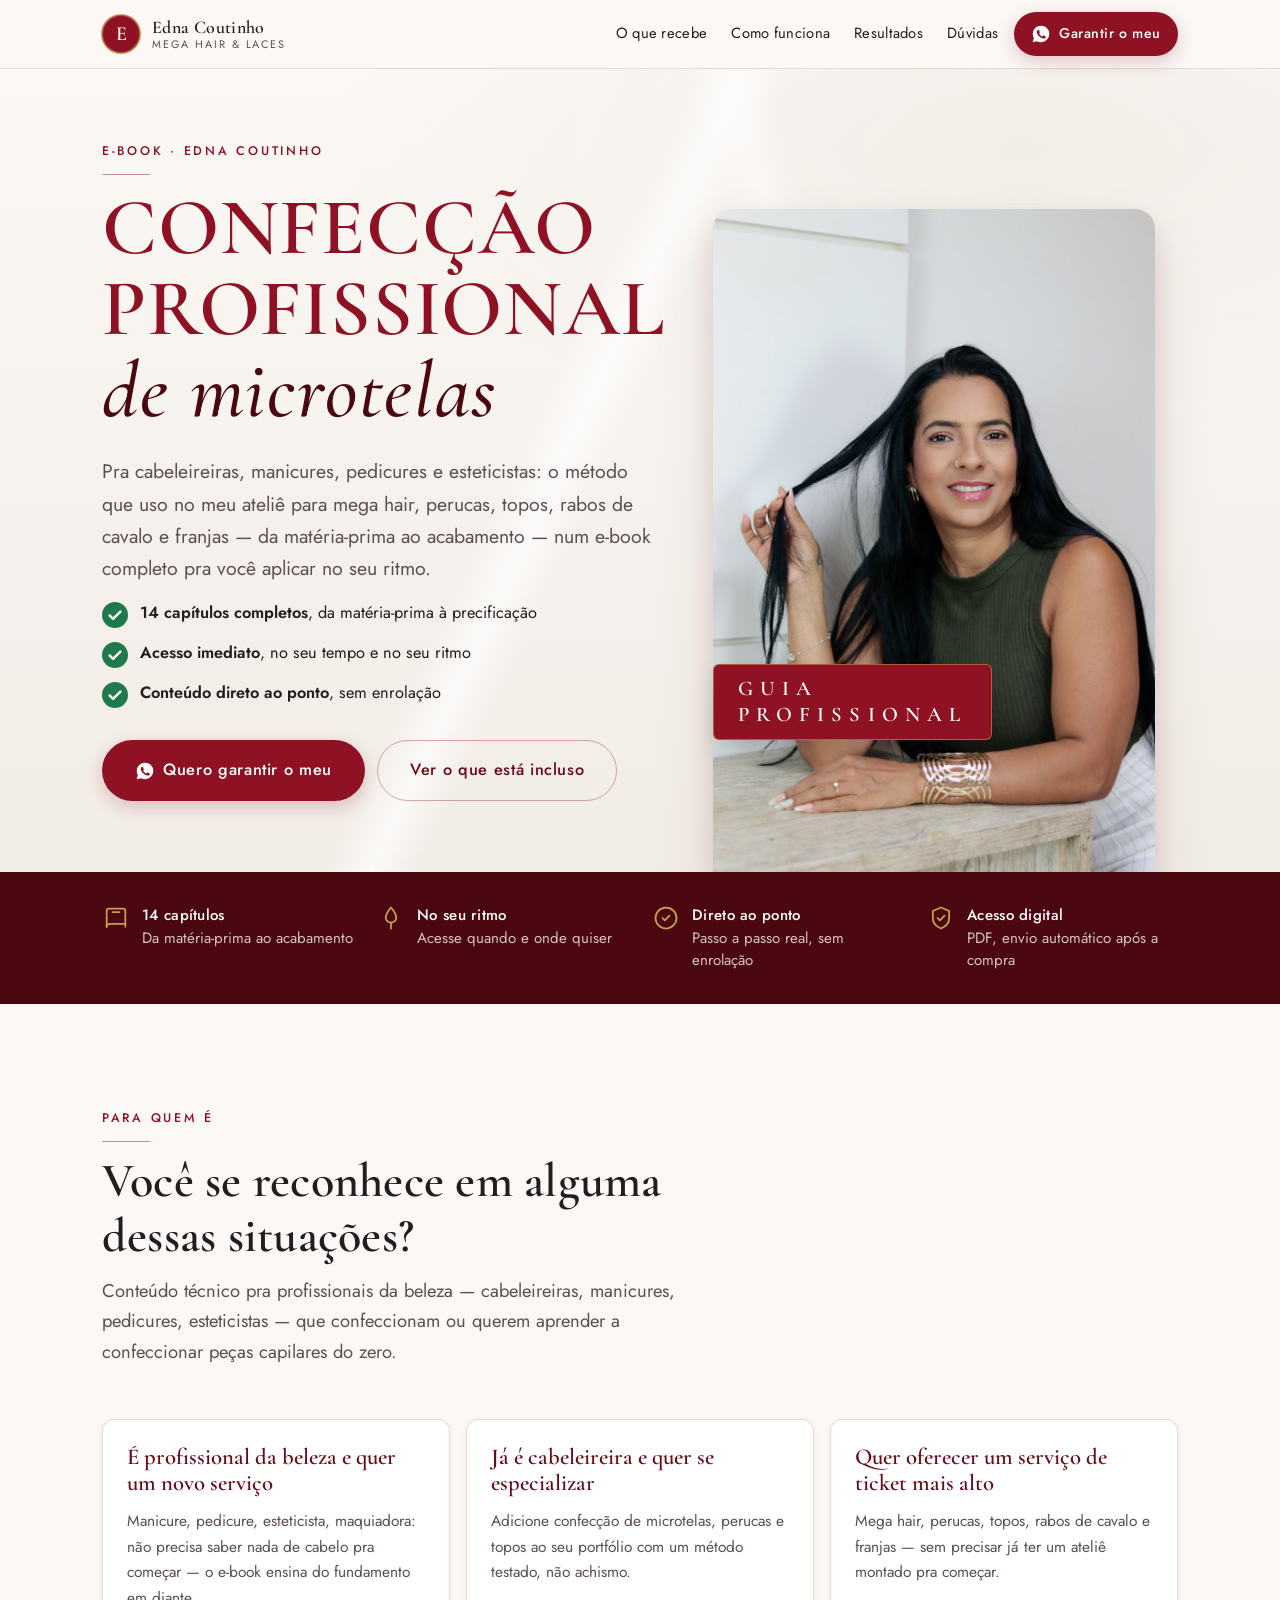
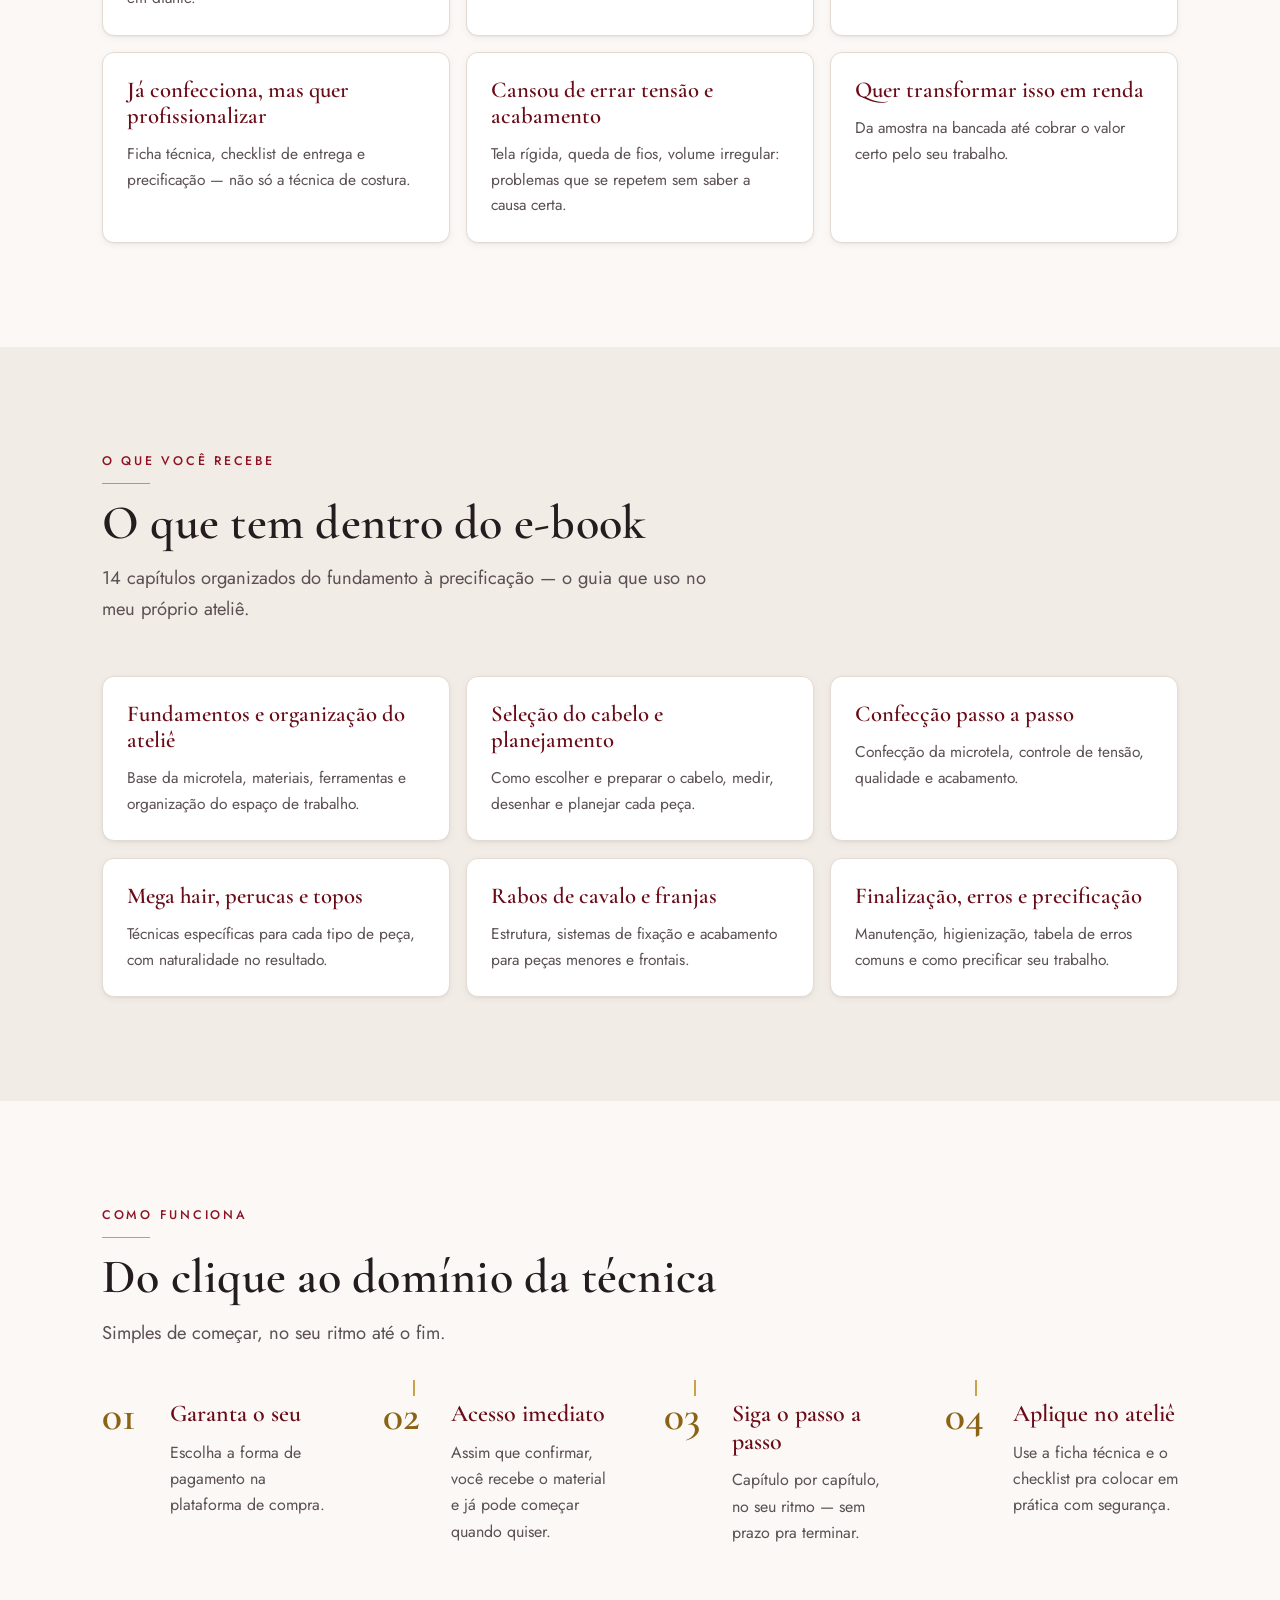
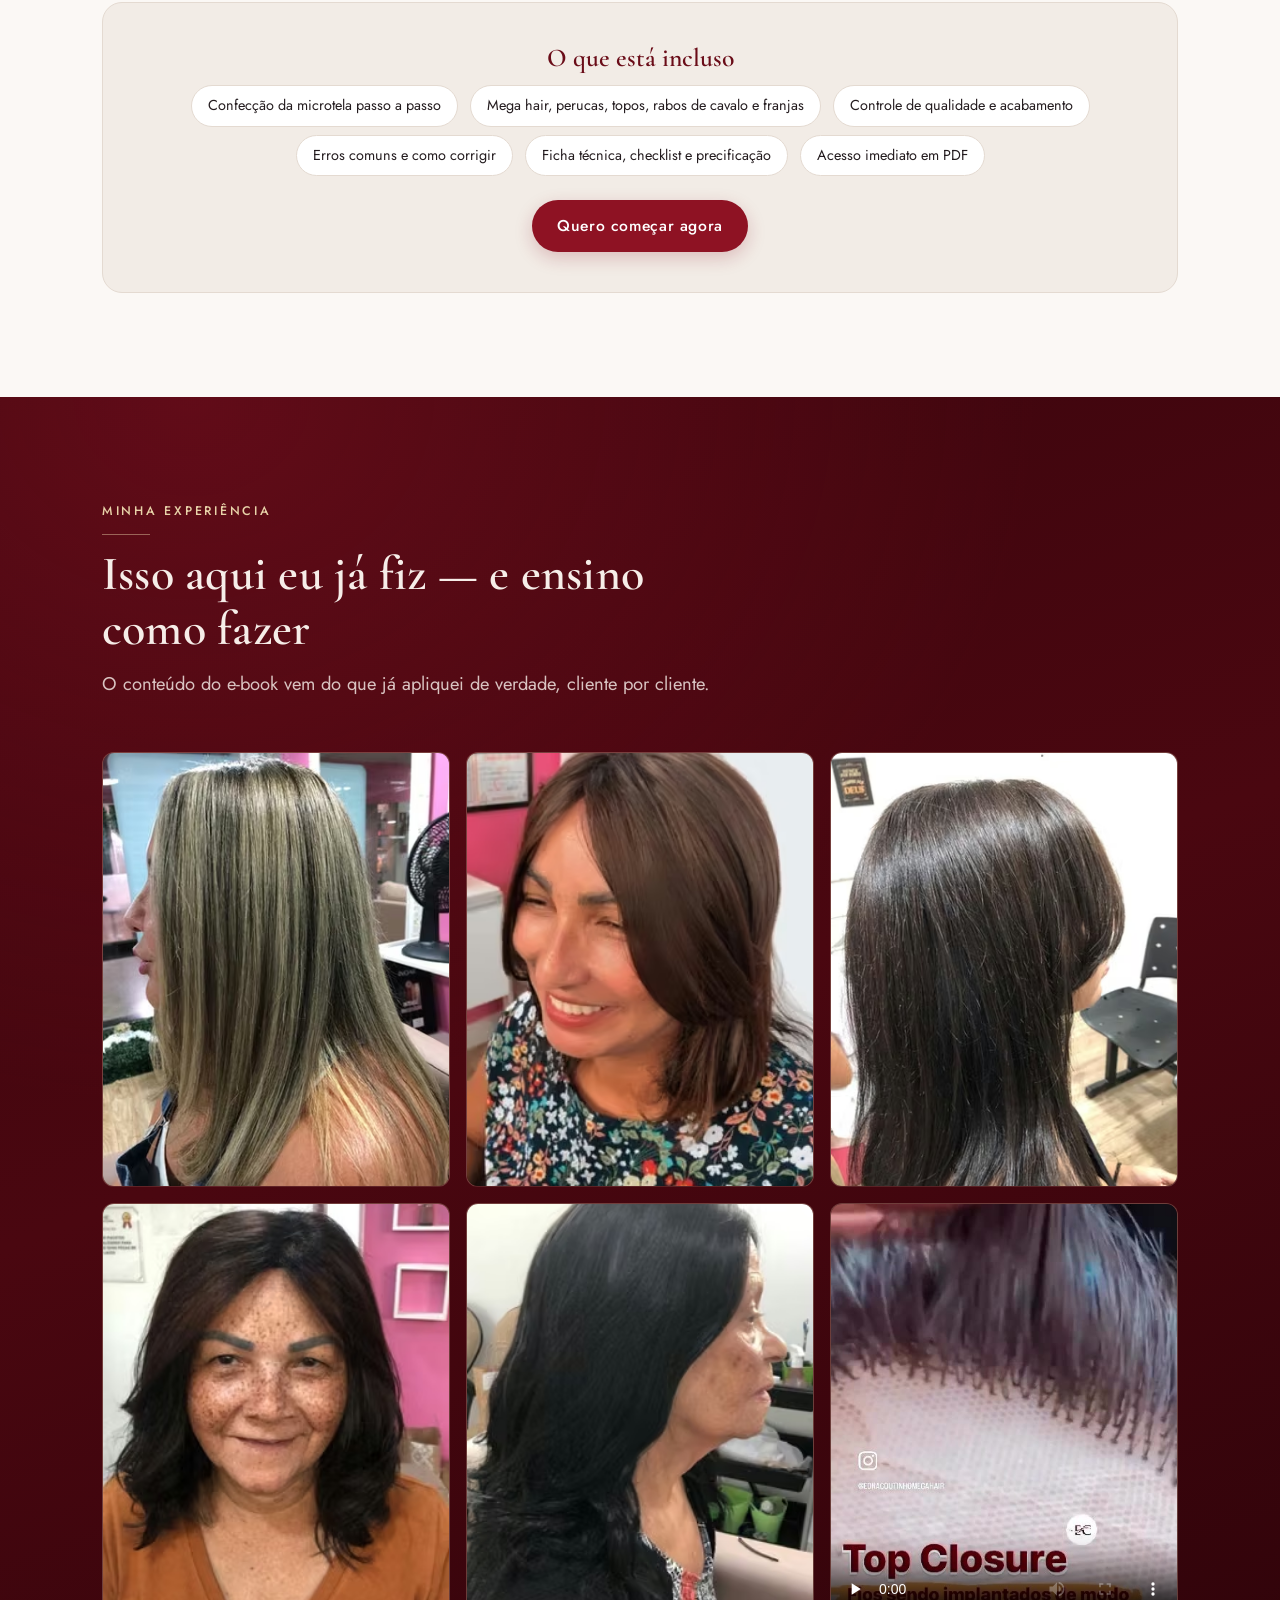
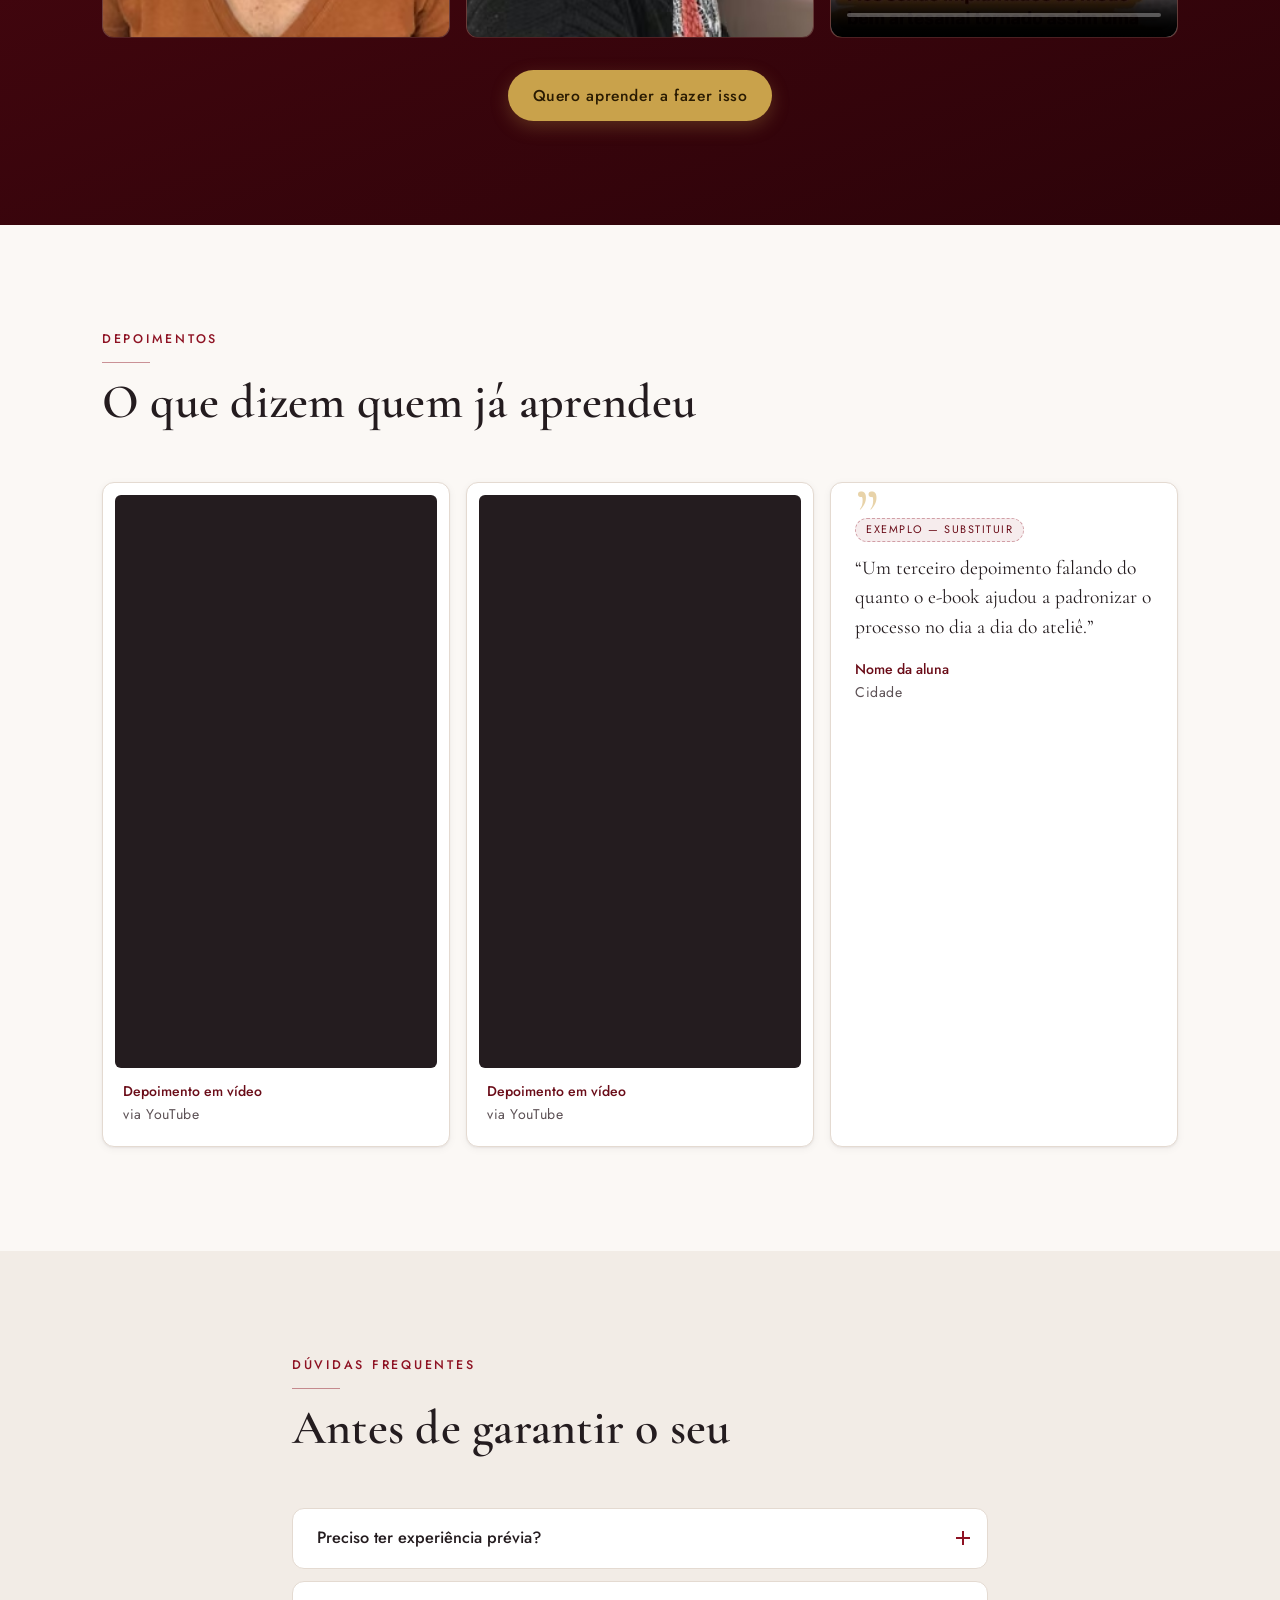
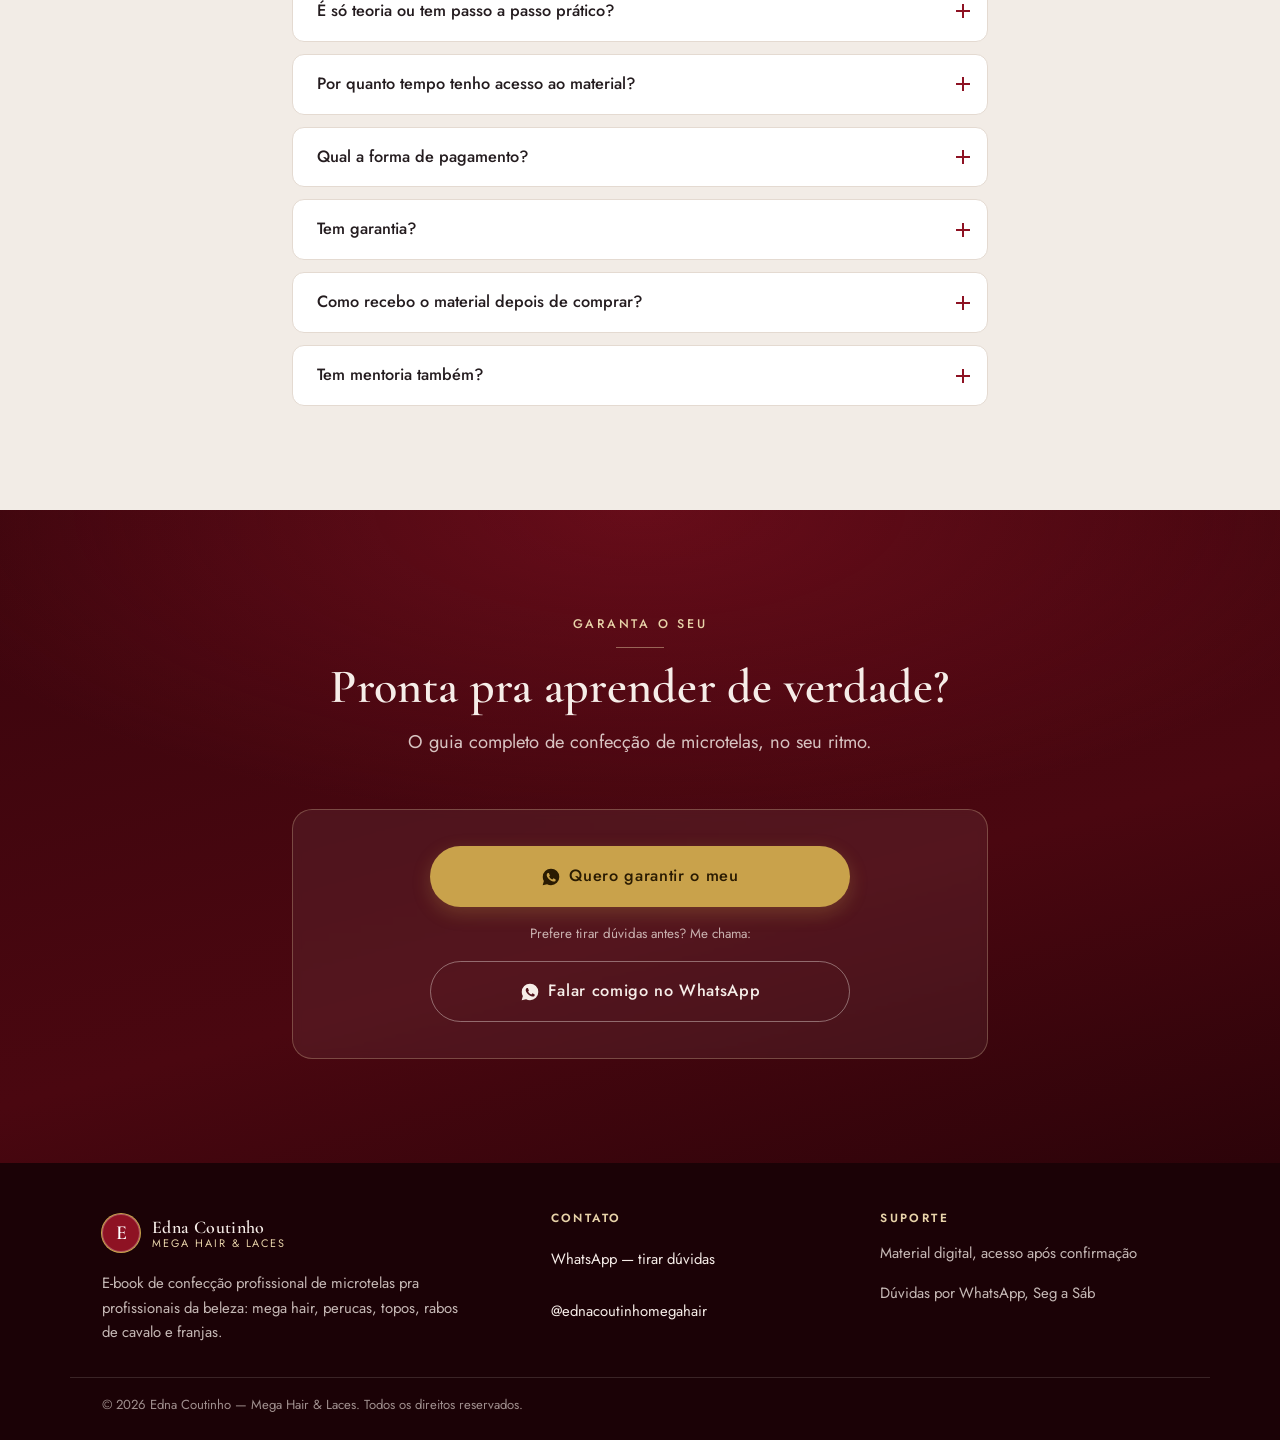
==== ebook.html @ 09d5a247 "Leva a ampliação de público pro hero e pro SEO das 3 páginas A mudança anterior só tinha alcançado #" ====
<!doctype html>
<html lang="pt-BR">
<head>
<meta charset="utf-8">
<meta name="viewport" content="width=device-width, initial-scale=1, viewport-fit=cover">
<title>E-book: Confecção Profissional de Microtelas | Edna Coutinho</title>
<meta name="description" content="E-book de confecção de microtelas pra profissionais da beleza — cabeleireiras, manicures, pedicures, esteticistas: mega hair, perucas, topos, rabos de cavalo e franjas, da matéria-prima ao acabamento.">
<meta name="theme-color" content="#8E1223">
<link rel="canonical" href="https://ednacoutinho.com.br/ebook.html">

<meta property="og:type" content="website">
<meta property="og:locale" content="pt_BR">
<meta property="og:site_name" content="Edna Coutinho — Mega Hair &amp; Laces">
<meta property="og:title" content="E-book: Confecção Profissional de Microtelas">
<meta property="og:description" content="O método que a Edna usa no próprio ateliê — pra cabeleireiras, manicures, pedicures e esteticistas — da matéria-prima ao acabamento, num e-book completo pra aplicar no seu ritmo.">
<meta property="og:url" content="https://ednacoutinho.com.br/ebook.html">
<meta property="og:image" content="https://ednacoutinho.com.br/assets/img/og-cover.jpg">
<meta name="twitter:card" content="summary_large_image">

<link rel="icon" href="assets/img/favicon.svg" type="image/svg+xml">
<link rel="apple-touch-icon" href="assets/img/favicon.svg">

<link rel="preconnect" href="https://fonts.googleapis.com">
<link rel="preconnect" href="https://fonts.gstatic.com" crossorigin>
<link rel="stylesheet" href="https://fonts.googleapis.com/css2?family=Cormorant+Garamond:ital,wght@0,500;0,600;0,700;1,600&family=Jost:wght@400;500;600&display=swap">
<link rel="stylesheet" href="assets/css/styles.css">
<script>document.documentElement.classList.add("js");</script>
</head>
<body>
<a class="skip-link" href="#conteudo">Pular para o conteúdo</a>

<!-- ============ CABEÇALHO ============ -->
<header class="site-header" id="topo">
  <div class="wrap site-header__inner">
    <a class="brand" href="index.html" aria-label="Edna Coutinho — página inicial">
      <span class="brand__mark" aria-hidden="true">E</span>
      <span class="brand__text">
        <strong>Edna Coutinho</strong>
        <small>Mega Hair &amp; Laces</small>
      </span>
    </a>

    <nav class="nav" aria-label="Navegação principal">
      <a href="#incluso">O que recebe</a>
      <a href="#como-funciona">Como funciona</a>
      <a href="#resultados">Resultados</a>
      <a href="#duvidas">Dúvidas</a>
    </nav>

    <a class="btn btn--primary btn--sm site-header__cta" data-checkout="ebook" href="#incluso">
      <svg class="ico" viewBox="0 0 24 24" aria-hidden="true" focusable="false"><path d="M12.04 2A9.9 9.9 0 0 0 2.1 11.9c0 1.75.46 3.46 1.34 4.97L2 22l5.28-1.38a9.9 9.9 0 0 0 4.76 1.21h.01a9.9 9.9 0 0 0 9.9-9.9A9.9 9.9 0 0 0 12.04 2Zm5.8 14.05c-.24.68-1.4 1.3-1.94 1.35-.5.05-.97.24-3.28-.68-2.76-1.09-4.5-3.9-4.64-4.08-.13-.18-1.1-1.47-1.1-2.8 0-1.33.7-1.99.94-2.26.25-.27.54-.34.72-.34h.52c.17 0 .4-.06.62.48.24.57.8 1.98.87 2.13.07.14.11.31.02.5-.09.18-.13.29-.27.45l-.4.47c-.13.13-.27.28-.12.55.15.27.67 1.1 1.44 1.79.99.88 1.82 1.15 2.08 1.29.26.13.41.11.56-.07.15-.18.64-.75.81-1.01.17-.27.34-.22.57-.13.23.09 1.46.69 1.71.81.25.13.42.19.48.29.06.11.06.62-.18 1.3Z"/></svg>
      Garantir o meu
    </a>
  </div>
</header>

<main id="conteudo">

<!-- ============ HERO ============ -->
<section class="hero">
  <div class="wrap hero__grid">
    <div class="hero__copy">
      <p class="eyebrow reveal">E-book · Edna Coutinho</p>

      <h1 class="display reveal">
        Confecção profissional<br>
        <em>de microtelas</em>
      </h1>

      <p class="hero__lead reveal">
        Pra cabeleireiras, manicures, pedicures e esteticistas: o método que uso no meu ateliê para
        mega hair, perucas, topos, rabos de cavalo e franjas — da matéria-prima ao acabamento — num
        e-book completo pra você aplicar no seu ritmo.
      </p>

      <ul class="checks reveal">
        <li>
          <svg class="ico-check" viewBox="0 0 24 24" aria-hidden="true"><circle cx="12" cy="12" r="12"/><path d="M7 12.4l3.2 3.2L17 8.8" fill="none" stroke="#fff" stroke-width="2.2" stroke-linecap="round" stroke-linejoin="round"/></svg>
          <span><strong>14 capítulos completos</strong>, da matéria-prima à precificação</span>
        </li>
        <li>
          <svg class="ico-check" viewBox="0 0 24 24" aria-hidden="true"><circle cx="12" cy="12" r="12"/><path d="M7 12.4l3.2 3.2L17 8.8" fill="none" stroke="#fff" stroke-width="2.2" stroke-linecap="round" stroke-linejoin="round"/></svg>
          <span><strong>Acesso imediato</strong>, no seu tempo e no seu ritmo</span>
        </li>
        <li>
          <svg class="ico-check" viewBox="0 0 24 24" aria-hidden="true"><circle cx="12" cy="12" r="12"/><path d="M7 12.4l3.2 3.2L17 8.8" fill="none" stroke="#fff" stroke-width="2.2" stroke-linecap="round" stroke-linejoin="round"/></svg>
          <span><strong>Conteúdo direto ao ponto</strong>, sem enrolação</span>
        </li>
      </ul>

      <div class="hero__actions reveal">
        <a class="btn btn--primary btn--lg" data-checkout="ebook" href="#incluso">
          <svg class="ico" viewBox="0 0 24 24" aria-hidden="true" focusable="false"><path d="M12.04 2A9.9 9.9 0 0 0 2.1 11.9c0 1.75.46 3.46 1.34 4.97L2 22l5.28-1.38a9.9 9.9 0 0 0 4.76 1.21h.01a9.9 9.9 0 0 0 9.9-9.9A9.9 9.9 0 0 0 12.04 2Zm5.8 14.05c-.24.68-1.4 1.3-1.94 1.35-.5.05-.97.24-3.28-.68-2.76-1.09-4.5-3.9-4.64-4.08-.13-.18-1.1-1.47-1.1-2.8 0-1.33.7-1.99.94-2.26.25-.27.54-.34.72-.34h.52c.17 0 .4-.06.62.48.24.57.8 1.98.87 2.13.07.14.11.31.02.5-.09.18-.13.29-.27.45l-.4.47c-.13.13-.27.28-.12.55.15.27.67 1.1 1.44 1.79.99.88 1.82 1.15 2.08 1.29.26.13.41.11.56-.07.15-.18.64-.75.81-1.01.17-.27.34-.22.57-.13.23.09 1.46.69 1.71.81.25.13.42.19.48.29.06.11.06.62-.18 1.3Z"/></svg>
          Quero garantir o meu
        </a>
        <a class="btn btn--ghost btn--lg" href="#incluso">Ver o que está incluso</a>
      </div>

      <p class="hero__note reveal">Material digital · Envio automático após a confirmação</p>
    </div>

    <div class="hero__media reveal">
      <figure class="portrait">
        <img src="assets/img/hero-retrato.jpg" width="1000" height="1500"
             alt="Edna Coutinho sorrindo, com cabelo longo, liso e brilhante">
      </figure>
      <div class="portrait__badge">
        <span class="portrait__badge-line">Guia</span>
        <span class="portrait__badge-line">Profissional</span>
      </div>
    </div>
  </div>
</section>

<!-- ============ FAIXA DE CONFIANÇA ============ -->
<section class="trust" aria-label="Diferenciais em resumo">
  <div class="wrap trust__grid">
    <div class="trust__item reveal">
      <svg class="ico-trust" viewBox="0 0 24 24" aria-hidden="true" fill="none" stroke="currentColor" stroke-width="1.5" stroke-linecap="round" stroke-linejoin="round"><path d="M4 19.5V6a2 2 0 0 1 2-2h12a2 2 0 0 1 2 2v13.5"/><path d="M4 19.5A2.5 2.5 0 0 1 6.5 17H20"/><path d="M9 7h6"/></svg>
      <p><strong>14 capítulos</strong><br>Da matéria-prima ao acabamento</p>
    </div>
    <div class="trust__item reveal">
      <svg class="ico-trust" viewBox="0 0 24 24" aria-hidden="true" fill="none" stroke="currentColor" stroke-width="1.5" stroke-linecap="round" stroke-linejoin="round"><path d="M12 3c3 3.5 4.5 6 4.5 8.5A4.5 4.5 0 0 1 12 16a4.5 4.5 0 0 1-4.5-4.5C7.5 9 9 6.5 12 3Z"/><path d="M12 16v5"/></svg>
      <p><strong>No seu ritmo</strong><br>Acesse quando e onde quiser</p>
    </div>
    <div class="trust__item reveal">
      <svg class="ico-trust" viewBox="0 0 24 24" aria-hidden="true" fill="none" stroke="currentColor" stroke-width="1.5" stroke-linecap="round" stroke-linejoin="round"><path d="M9 12l2 2 4-4"/><circle cx="12" cy="12" r="9"/></svg>
      <p><strong>Direto ao ponto</strong><br>Passo a passo real, sem enrolação</p>
    </div>
    <div class="trust__item reveal">
      <svg class="ico-trust" viewBox="0 0 24 24" aria-hidden="true" fill="none" stroke="currentColor" stroke-width="1.5" stroke-linecap="round" stroke-linejoin="round"><path d="M12 3l7 3v6c0 4-3 7.3-7 9-4-1.7-7-5-7-9V6l7-3Z"/><path d="M9 12l2 2 4-4"/></svg>
      <p><strong>Acesso digital</strong><br>PDF, envio automático após a compra</p>
    </div>
  </div>
</section>

<!-- ============ PARA QUEM É ============ -->
<section class="section" id="para-quem">
  <div class="wrap">
    <header class="section__head reveal">
      <p class="eyebrow">Para quem é</p>
      <h2 class="h2">Você se reconhece em alguma dessas situações?</h2>
      <p class="section__lead">
        Conteúdo técnico pra profissionais da beleza — cabeleireiras, manicures, pedicures, esteticistas — que confeccionam ou querem aprender a confeccionar peças capilares do zero.
      </p>
    </header>

    <ul class="cards reveal">
      <li class="card">
        <h3>É profissional da beleza e quer um novo serviço</h3>
        <p>Manicure, pedicure, esteticista, maquiadora: não precisa saber nada de cabelo pra começar — o e-book ensina do fundamento em diante.</p>
      </li>
      <li class="card">
        <h3>Já é cabeleireira e quer se especializar</h3>
        <p>Adicione confecção de microtelas, perucas e topos ao seu portfólio com um método testado, não achismo.</p>
      </li>
      <li class="card">
        <h3>Quer oferecer um serviço de ticket mais alto</h3>
        <p>Mega hair, perucas, topos, rabos de cavalo e franjas — sem precisar já ter um ateliê montado pra começar.</p>
      </li>
      <li class="card">
        <h3>Já confecciona, mas quer profissionalizar</h3>
        <p>Ficha técnica, checklist de entrega e precificação — não só a técnica de costura.</p>
      </li>
      <li class="card">
        <h3>Cansou de errar tensão e acabamento</h3>
        <p>Tela rígida, queda de fios, volume irregular: problemas que se repetem sem saber a causa certa.</p>
      </li>
      <li class="card">
        <h3>Quer transformar isso em renda</h3>
        <p>Da amostra na bancada até cobrar o valor certo pelo seu trabalho.</p>
      </li>
    </ul>
  </div>
</section>

<!-- ============ O QUE VOCÊ RECEBE ============ -->
<section class="section section--tinted" id="incluso">
  <div class="wrap">
    <header class="section__head reveal">
      <p class="eyebrow">O que você recebe</p>
      <h2 class="h2">O que tem dentro do e-book</h2>
      <p class="section__lead">14 capítulos organizados do fundamento à precificação — o guia que uso no meu próprio ateliê.</p>
    </header>

    <ul class="cards reveal">
      <li class="card">
        <h3>Fundamentos e organização do ateliê</h3>
        <p>Base da microtela, materiais, ferramentas e organização do espaço de trabalho.</p>
      </li>
      <li class="card">
        <h3>Seleção do cabelo e planejamento</h3>
        <p>Como escolher e preparar o cabelo, medir, desenhar e planejar cada peça.</p>
      </li>
      <li class="card">
        <h3>Confecção passo a passo</h3>
        <p>Confecção da microtela, controle de tensão, qualidade e acabamento.</p>
      </li>
      <li class="card">
        <h3>Mega hair, perucas e topos</h3>
        <p>Técnicas específicas para cada tipo de peça, com naturalidade no resultado.</p>
      </li>
      <li class="card">
        <h3>Rabos de cavalo e franjas</h3>
        <p>Estrutura, sistemas de fixação e acabamento para peças menores e frontais.</p>
      </li>
      <li class="card">
        <h3>Finalização, erros e precificação</h3>
        <p>Manutenção, higienização, tabela de erros comuns e como precificar seu trabalho.</p>
      </li>
    </ul>
  </div>
</section>

<!-- ============ COMO FUNCIONA ============ -->
<section class="section" id="como-funciona">
  <div class="wrap">
    <header class="section__head reveal">
      <p class="eyebrow">Como funciona</p>
      <h2 class="h2">Do clique ao domínio da técnica</h2>
      <p class="section__lead">Simples de começar, no seu ritmo até o fim.</p>
    </header>

    <ol class="steps reveal">
      <li class="step">
        <span class="step__num" aria-hidden="true">01</span>
        <h3>Garanta o seu</h3>
        <p>Escolha a forma de pagamento na plataforma de compra.</p>
      </li>
      <li class="step">
        <span class="step__num" aria-hidden="true">02</span>
        <h3>Acesso imediato</h3>
        <p>Assim que confirmar, você recebe o material e já pode começar quando quiser.</p>
      </li>
      <li class="step">
        <span class="step__num" aria-hidden="true">03</span>
        <h3>Siga o passo a passo</h3>
        <p>Capítulo por capítulo, no seu ritmo — sem prazo pra terminar.</p>
      </li>
      <li class="step">
        <span class="step__num" aria-hidden="true">04</span>
        <h3>Aplique no ateliê</h3>
        <p>Use a ficha técnica e o checklist pra colocar em prática com segurança.</p>
      </li>
    </ol>

    <div class="included reveal">
      <h3 class="included__title">O que está incluso</h3>
      <ul class="included__list">
        <li>Confecção da microtela passo a passo</li>
        <li>Mega hair, perucas, topos, rabos de cavalo e franjas</li>
        <li>Controle de qualidade e acabamento</li>
        <li>Erros comuns e como corrigir</li>
        <li>Ficha técnica, checklist e precificação</li>
        <li>Acesso imediato em PDF</li>
      </ul>
      <a class="btn btn--primary" data-checkout="ebook" href="#incluso">Quero começar agora</a>
    </div>
  </div>
</section>

<!-- ============ RESULTADOS / GALERIA ============ -->
<section class="section section--dark" id="resultados">
  <div class="wrap">
    <header class="section__head section__head--light reveal">
      <p class="eyebrow eyebrow--gold">Minha experiência</p>
      <h2 class="h2">Isso aqui eu já fiz — e ensino como fazer</h2>
      <p class="section__lead">O conteúdo do e-book vem do que já apliquei de verdade, cliente por cliente.</p>
    </header>

    <ul class="gallery reveal">
      <li class="gallery__item">
        <img src="assets/img/resultado-1.avif" width="369" height="493" loading="lazy" decoding="async" alt="Cabelo liso com reflexos claros, visto de costas, brilho e comprimento naturais">
      </li>
      <li class="gallery__item">
        <img src="assets/img/resultado-2.avif" width="277" height="493" loading="lazy" decoding="async" alt="Cliente sorrindo, cabelo castanho na altura dos ombros com franja lateral">
      </li>
      <li class="gallery__item">
        <img src="assets/img/resultado-3.avif" width="369" height="493" loading="lazy" decoding="async" alt="Cabelo castanho escuro liso e brilhante, visto de costas">
      </li>
      <li class="gallery__item">
        <img src="assets/img/resultado-4.avif" width="277" height="493" loading="lazy" decoding="async" alt="Cliente sorrindo, cabelo castanho ondulado na altura dos ombros">
      </li>
      <li class="gallery__item">
        <img src="assets/img/resultado-5.avif" width="277" height="493" loading="lazy" decoding="async" alt="Cabelo preto longo e liso, visto de perfil, com bastante volume">
      </li>
      <li class="gallery__item">
        <video controls preload="none" playsinline poster="assets/img/servico-topclosure-poster.jpg" aria-label="Vídeo: fios implantados um a um em uma top closure, técnica artesanal explicada por Edna Coutinho">
          <source src="assets/video/servico-topclosure.mp4" type="video/mp4">
          Seu navegador não reproduz vídeo. <a href="assets/video/servico-topclosure.mp4">Baixar o vídeo</a>.
        </video>
      </li>
    </ul>

    <p class="gallery__cta reveal">
      <a class="btn btn--gold" data-checkout="ebook" href="#incluso">Quero aprender a fazer isso</a>
    </p>
  </div>
</section>

<!-- ============ DEPOIMENTOS ============ -->
<section class="section" id="depoimentos">
  <div class="wrap">
    <header class="section__head reveal">
      <p class="eyebrow">Depoimentos</p>
      <h2 class="h2">O que dizem quem já aprendeu</h2>
    </header>

    <!--
      ⚠️ IMPORTANTE: o depoimento em texto abaixo é EXEMPLO de formato, não é real.
      Substitua pelo texto e pelo nome de clientes/alunas reais e apague o selo "exemplo"
      (<span class="quote__flag">…</span>) de cada card antes de publicar.
    -->
    <ul class="quotes reveal">
      <li class="quote quote--video">
        <div class="quote__video">
          <iframe src="https://www.youtube-nocookie.com/embed/ZZuKn8R7alw" title="Depoimento em vídeo" loading="lazy" allow="accelerometer; autoplay; clipboard-write; encrypted-media; gyroscope; picture-in-picture; web-share" allowfullscreen></iframe>
        </div>
        <p class="quote__author">Depoimento em vídeo<span>via YouTube</span></p>
      </li>
      <li class="quote quote--video">
        <div class="quote__video">
          <iframe src="https://www.youtube-nocookie.com/embed/-Qb_qn7Nm0k" title="Depoimento em vídeo" loading="lazy" allow="accelerometer; autoplay; clipboard-write; encrypted-media; gyroscope; picture-in-picture; web-share" allowfullscreen></iframe>
        </div>
        <p class="quote__author">Depoimento em vídeo<span>via YouTube</span></p>
      </li>
      <li class="quote">
        <span class="quote__flag">exemplo — substituir</span>
        <p class="quote__text">&ldquo;Um terceiro depoimento falando do quanto o e-book ajudou a padronizar o processo no dia a dia do ateliê.&rdquo;</p>
        <p class="quote__author">Nome da aluna<span>Cidade</span></p>
      </li>
    </ul>
  </div>
</section>

<!-- ============ FAQ ============ -->
<section class="section section--tinted" id="duvidas">
  <div class="wrap wrap--narrow">
    <header class="section__head reveal">
      <p class="eyebrow">Dúvidas frequentes</p>
      <h2 class="h2">Antes de garantir o seu</h2>
    </header>

    <div class="faq reveal">
      <details class="faq__item">
        <summary>Preciso ter experiência prévia?</summary>
        <div class="faq__answer"><p>Não precisa. O e-book começa dos fundamentos da microtela — funciona tanto pra quem já trabalha com cabelo quanto pra quem vem de outra área da beleza (manicure, pedicure, estética) e quer aprender essa técnica do zero.</p></div>
      </details>
      <details class="faq__item">
        <summary>É só teoria ou tem passo a passo prático?</summary>
        <div class="faq__answer"><p>É prático. Da seleção do cabelo à ficha técnica de entrega, cada capítulo traz o passo a passo do que fazer — não é uma leitura teórica solta.</p></div>
      </details>
      <details class="faq__item">
        <summary>Por quanto tempo tenho acesso ao material?</summary>
        <div class="faq__answer"><p><!-- AJUSTE: definir prazo de acesso (ex.: vitalício, 1 ano) --> O prazo de acesso depende da plataforma de compra. Me chama no WhatsApp que te explico certinho antes de você decidir.</p></div>
      </details>
      <details class="faq__item">
        <summary>Qual a forma de pagamento?</summary>
        <div class="faq__answer"><p><!-- AJUSTE: depende da plataforma de checkout escolhida --> Aceito as formas de pagamento disponíveis na plataforma de compra (Pix e cartão, normalmente). Qualquer dúvida, chama no WhatsApp.</p></div>
      </details>
      <details class="faq__item">
        <summary>Tem garantia?</summary>
        <div class="faq__answer"><p><!-- AJUSTE: definir política de garantia/reembolso --> Sim, seguimos a política de garantia da plataforma de venda. Os detalhes ficam disponíveis na página de checkout.</p></div>
      </details>
      <details class="faq__item">
        <summary>Como recebo o material depois de comprar?</summary>
        <div class="faq__answer"><p>O acesso é enviado automaticamente para o seu e-mail assim que a compra é confirmada.</p></div>
      </details>
      <details class="faq__item">
        <summary>Tem mentoria também?</summary>
        <div class="faq__answer"><p>Tem! Se você quer prática supervisionada comigo, além do e-book, dá uma olhada na <a href="mentoria.html">mentoria de confecção profissional</a>.</p></div>
      </details>
    </div>
  </div>
</section>

<!-- ============ CTA FINAL ============ -->
<section class="section cta" id="agendar">
  <div class="wrap wrap--narrow">
    <header class="section__head section__head--light reveal">
      <p class="eyebrow eyebrow--gold">Garanta o seu</p>
      <h2 class="h2">Pronta pra aprender de verdade?</h2>
      <p class="section__lead">O guia completo de confecção de microtelas, no seu ritmo.</p>
    </header>

    <div class="cta__buy reveal">
      <a class="btn btn--gold btn--lg btn--block" data-checkout="ebook" href="#incluso">
        <svg class="ico" viewBox="0 0 24 24" aria-hidden="true" focusable="false"><path d="M12.04 2A9.9 9.9 0 0 0 2.1 11.9c0 1.75.46 3.46 1.34 4.97L2 22l5.28-1.38a9.9 9.9 0 0 0 4.76 1.21h.01a9.9 9.9 0 0 0 9.9-9.9A9.9 9.9 0 0 0 12.04 2Zm5.8 14.05c-.24.68-1.4 1.3-1.94 1.35-.5.05-.97.24-3.28-.68-2.76-1.09-4.5-3.9-4.64-4.08-.13-.18-1.1-1.47-1.1-2.8 0-1.33.7-1.99.94-2.26.25-.27.54-.34.72-.34h.52c.17 0 .4-.06.62.48.24.57.8 1.98.87 2.13.07.14.11.31.02.5-.09.18-.13.29-.27.45l-.4.47c-.13.13-.27.28-.12.55.15.27.67 1.1 1.44 1.79.99.88 1.82 1.15 2.08 1.29.26.13.41.11.56-.07.15-.18.64-.75.81-1.01.17-.27.34-.22.57-.13.23.09 1.46.69 1.71.81.25.13.42.19.48.29.06.11.06.62-.18 1.3Z"/></svg>
        Quero garantir o meu
      </a>
      <p class="form__note">Prefere tirar dúvidas antes? Me chama:</p>
      <a class="btn btn--ghost btn--lg btn--block" data-wa href="#agendar">
        <svg class="ico" viewBox="0 0 24 24" aria-hidden="true" focusable="false"><path d="M12.04 2A9.9 9.9 0 0 0 2.1 11.9c0 1.75.46 3.46 1.34 4.97L2 22l5.28-1.38a9.9 9.9 0 0 0 4.76 1.21h.01a9.9 9.9 0 0 0 9.9-9.9A9.9 9.9 0 0 0 12.04 2Zm5.8 14.05c-.24.68-1.4 1.3-1.94 1.35-.5.05-.97.24-3.28-.68-2.76-1.09-4.5-3.9-4.64-4.08-.13-.18-1.1-1.47-1.1-2.8 0-1.33.7-1.99.94-2.26.25-.27.54-.34.72-.34h.52c.17 0 .4-.06.62.48.24.57.8 1.98.87 2.13.07.14.11.31.02.5-.09.18-.13.29-.27.45l-.4.47c-.13.13-.27.28-.12.55.15.27.67 1.1 1.44 1.79.99.88 1.82 1.15 2.08 1.29.26.13.41.11.56-.07.15-.18.64-.75.81-1.01.17-.27.34-.22.57-.13.23.09 1.46.69 1.71.81.25.13.42.19.48.29.06.11.06.62-.18 1.3Z"/></svg>
        Falar comigo no WhatsApp
      </a>
    </div>
  </div>
</section>

</main>

<!-- ============ RODAPÉ ============ -->
<footer class="site-footer">
  <div class="wrap site-footer__grid">
    <div>
      <a class="brand brand--footer" href="index.html">
        <span class="brand__mark" aria-hidden="true">E</span>
        <span class="brand__text">
          <strong>Edna Coutinho</strong>
          <small>Mega Hair &amp; Laces</small>
        </span>
      </a>
      <p class="site-footer__about">E-book de confecção profissional de microtelas pra profissionais da beleza: mega hair, perucas, topos, rabos de cavalo e franjas.</p>
    </div>

    <div>
      <h2 class="site-footer__title">Contato</h2>
      <ul class="site-footer__list">
        <li><a data-wa href="#agendar">WhatsApp — tirar dúvidas</a></li>
        <li><a data-instagram href="https://instagram.com/ednacoutinhomegahair" rel="me noopener" target="_blank">@ednacoutinhomegahair</a></li>
      </ul>
    </div>

    <div>
      <h2 class="site-footer__title">Suporte</h2>
      <!-- AJUSTE: horário real de resposta em assets/js/config.js -->
      <ul class="site-footer__list">
        <li data-address>Material digital, acesso após confirmação</li>
        <li data-hours>Dúvidas por WhatsApp, Seg a Sáb</li>
      </ul>
    </div>
  </div>

  <div class="wrap site-footer__bottom">
    <p>&copy; <span data-year>2026</span> Edna Coutinho — Mega Hair &amp; Laces. Todos os direitos reservados.</p>
  </div>
</footer>

<!-- Barra fixa de CTA no mobile -->
<div class="sticky-cta">
  <a class="btn btn--primary btn--block" data-checkout="ebook" href="#incluso">
    <svg class="ico" viewBox="0 0 24 24" aria-hidden="true" focusable="false"><path d="M12.04 2A9.9 9.9 0 0 0 2.1 11.9c0 1.75.46 3.46 1.34 4.97L2 22l5.28-1.38a9.9 9.9 0 0 0 4.76 1.21h.01a9.9 9.9 0 0 0 9.9-9.9A9.9 9.9 0 0 0 12.04 2Zm5.8 14.05c-.24.68-1.4 1.3-1.94 1.35-.5.05-.97.24-3.28-.68-2.76-1.09-4.5-3.9-4.64-4.08-.13-.18-1.1-1.47-1.1-2.8 0-1.33.7-1.99.94-2.26.25-.27.54-.34.72-.34h.52c.17 0 .4-.06.62.48.24.57.8 1.98.87 2.13.07.14.11.31.02.5-.09.18-.13.29-.27.45l-.4.47c-.13.13-.27.28-.12.55.15.27.67 1.1 1.44 1.79.99.88 1.82 1.15 2.08 1.29.26.13.41.11.56-.07.15-.18.64-.75.81-1.01.17-.27.34-.22.57-.13.23.09 1.46.69 1.71.81.25.13.42.19.48.29.06.11.06.62-.18 1.3Z"/></svg>
    Quero garantir o meu
  </a>
</div>

<script type="application/ld+json">
{
  "@context": "https://schema.org",
  "@type": "Product",
  "name": "E-book — Confecção Profissional de Microtelas | Edna Coutinho",
  "description": "Guia profissional de confecção de microtelas pra profissionais da beleza (cabeleireiras, manicures, pedicures, esteticistas): mega hair, perucas, topos, rabos de cavalo e franjas, da matéria-prima ao acabamento.",
  "brand": {
    "@type": "Brand",
    "name": "Edna Coutinho"
  },
  "url": "https://ednacoutinho.com.br/ebook.html",
  "image": "https://ednacoutinho.com.br/assets/img/og-cover.jpg",
  "offers": {
    "@type": "Offer",
    "availability": "https://schema.org/InStock"
  }
}
</script>
<script type="application/ld+json">
{
  "@context": "https://schema.org",
  "@type": "FAQPage",
  "mainEntity": [
    {
      "@type": "Question",
      "name": "Preciso ter experiência prévia?",
      "acceptedAnswer": {
        "@type": "Answer",
        "text": "Não precisa. O e-book começa dos fundamentos da microtela e funciona tanto pra quem já trabalha com cabelo quanto pra quem vem de outra área da beleza, como manicure, pedicure ou estética."
      }
    },
    {
      "@type": "Question",
      "name": "É só teoria ou tem passo a passo prático?",
      "acceptedAnswer": {
        "@type": "Answer",
        "text": "É prático. Da seleção do cabelo à ficha técnica de entrega, cada capítulo traz o passo a passo do que fazer."
      }
    },
    {
      "@type": "Question",
      "name": "Por quanto tempo tenho acesso ao material?",
      "acceptedAnswer": {
        "@type": "Answer",
        "text": "O prazo de acesso depende da plataforma de compra. Fale com a Edna pelo WhatsApp para detalhes."
      }
    },
    {
      "@type": "Question",
      "name": "Qual a forma de pagamento?",
      "acceptedAnswer": {
        "@type": "Answer",
        "text": "As formas de pagamento disponíveis na plataforma de compra, normalmente Pix e cartão."
      }
    },
    {
      "@type": "Question",
      "name": "Tem garantia?",
      "acceptedAnswer": {
        "@type": "Answer",
        "text": "Sim, segue a política de garantia da plataforma de venda."
      }
    },
    {
      "@type": "Question",
      "name": "Como recebo o material depois de comprar?",
      "acceptedAnswer": {
        "@type": "Answer",
        "text": "O acesso é enviado automaticamente para o e-mail assim que a compra é confirmada."
      }
    }
  ]
}
</script>

<script src="assets/js/config.js"></script>
<script src="assets/js/main.js" defer></script>
</body>
</html>
---- assets/css/styles.css ----
/* =========================================================
   Edna Coutinho — Laces de Luxo Sob Medida
   Folha de estilo única, sem dependências.
   Paleta: vinho + mármore/marfim + dourado champanhe.
   ========================================================= */

/* ---------- 1. Tokens ---------- */
:root {
  color-scheme: light;

  /* Cores de marca */
  --wine-900: #4A0710;
  --wine-800: #6A0C18;
  --wine-700: #8E1223;   /* primária */
  --wine-600: #A6182C;
  --gold-500: #C9A24B;
  --gold-200: #E8D3A9;
  --gold-700: #8A6414;   /* variante escura do dourado — só para texto sobre fundo claro (AA) */
  --wine-950: #3B050D;   /* extremos do degradê escuro (hero dark / cta) */
  --wine-975: #2C0309;
  --on-dark: #F6EDE8;    /* texto claro sobre fundo vinho escuro */
  --green-600: #1E7A4B;

  /* Neutros */
  --ivory:    #FBF8F5;
  --marble:   #F2ECE6;
  --line:     #E4DAD1;
  --ink:      #241C1F;
  --muted:    #5B5054;
  --white:    #FFFFFF;

  /* Semânticos */
  --bg: var(--ivory);
  --surface: var(--white);
  --text: var(--ink);
  --text-muted: var(--muted);
  --border: var(--line);
  --primary: var(--wine-700);
  --primary-hover: var(--wine-800);
  --on-primary: #FFFFFF;

  /* Tipografia */
  --font-display: "Cormorant Garamond", "Times New Roman", Georgia, serif;
  --font-body: "Jost", -apple-system, BlinkMacSystemFont, "Segoe UI", Roboto, Helvetica, Arial, sans-serif;

  /* Espaçamento (ritmo de 4/8px) */
  --sp-1: .25rem; --sp-2: .5rem;  --sp-3: .75rem; --sp-4: 1rem;
  --sp-5: 1.5rem; --sp-6: 2rem;   --sp-7: 3rem;   --sp-8: 4rem;
  --sp-9: 6rem;

  /* Formas e sombras */
  --radius-sm: 6px;
  --radius: 12px;
  --radius-lg: 20px;
  --shadow-sm: 0 1px 2px rgba(36, 28, 31, .06), 0 2px 8px rgba(36, 28, 31, .05);
  --shadow-md: 0 4px 12px rgba(36, 28, 31, .07), 0 12px 32px rgba(36, 28, 31, .07);
  --shadow-lg: 0 12px 28px rgba(74, 7, 16, .12), 0 32px 64px rgba(74, 7, 16, .10);

  /* Movimento */
  --ease-out: cubic-bezier(.22, .8, .36, 1);
  --dur: 220ms;

  /* Camadas */
  --z-sticky: 40;
  --z-header: 50;
  --z-skip: 100;
}

/* ---------- 2. Base ---------- */
*, *::before, *::after { box-sizing: border-box; }

html {
  -webkit-text-size-adjust: 100%;
  scroll-behavior: smooth;
  scroll-padding-top: 88px;
}

body {
  margin: 0;
  background-color: var(--bg);
  color: var(--text);
  font-family: var(--font-body);
  font-size: 1rem;          /* 16px: evita zoom automático no iOS */
  font-weight: 400;
  line-height: 1.65;
  -webkit-font-smoothing: antialiased;
  overflow-x: hidden;
}

img, svg { max-width: 100%; }
img { height: auto; display: block; }

a { color: var(--primary); text-decoration-thickness: 1px; text-underline-offset: 3px; }

h1, h2, h3 { margin: 0 0 var(--sp-3); line-height: 1.15; font-weight: 600; }
p { margin: 0 0 var(--sp-4); }
ul, ol { margin: 0; padding: 0; list-style: none; }

:where(a, button, summary, input, select, [tabindex]):focus-visible {
  outline: 3px solid var(--wine-600);
  outline-offset: 3px;
  border-radius: var(--radius-sm);
}

::selection { background: var(--wine-700); color: var(--white); }

.sr-only {
  position: absolute; width: 1px; height: 1px;
  padding: 0; margin: -1px; overflow: hidden;
  clip: rect(0 0 0 0); clip-path: inset(50%); white-space: nowrap;
}

.skip-link {
  position: absolute; left: 50%; top: 0; transform: translate(-50%, -120%);
  z-index: var(--z-skip);
  background: var(--wine-900); color: var(--white);
  padding: var(--sp-3) var(--sp-5);
  border-radius: 0 0 var(--radius) var(--radius);
  text-decoration: none; font-weight: 500;
  transition: transform var(--dur) var(--ease-out);
}
.skip-link:focus-visible { transform: translate(-50%, 0); }

/* ---------- 3. Layout ---------- */
.wrap {
  width: 100%;
  max-width: 1140px;
  margin-inline: auto;
  padding-inline: var(--sp-5);
}
.wrap--narrow { max-width: 760px; }

@media (min-width: 768px) { .wrap { padding-inline: var(--sp-6); } }

.section { padding-block: clamp(3.5rem, 9vw, 6.5rem); }
.section--tinted { background: var(--marble); }
.section--dark {
  background:
    radial-gradient(120% 90% at 15% 0%, rgba(166, 24, 44, .35) 0%, transparent 55%),
    linear-gradient(160deg, var(--wine-950) 0%, var(--wine-900) 45%, var(--wine-975) 100%);
  color: var(--on-dark);
}

.section__head { max-width: 62ch; margin-bottom: clamp(2rem, 5vw, 3.25rem); }
.section__head--light { color: var(--on-dark); }
.section__lead {
  font-size: clamp(1.02rem, .95rem + .4vw, 1.15rem);
  color: var(--text-muted);
  margin-bottom: 0;
}
.section__head--light .section__lead { color: rgba(246, 237, 232, .82); }

.eyebrow {
  margin: 0 0 var(--sp-3);
  font-size: .78rem;
  font-weight: 500;
  letter-spacing: .22em;
  text-transform: uppercase;
  color: var(--wine-700);
}
.eyebrow--gold { color: var(--gold-200); }
.eyebrow::after {
  content: ""; display: block; width: 48px; height: 1px;
  margin-top: var(--sp-3);
  background: currentColor; opacity: .45;
}

.display {
  font-family: var(--font-display);
  font-size: clamp(2.85rem, 1.7rem + 5.6vw, 5rem);
  font-weight: 600;
  letter-spacing: .01em;
  line-height: 1.02;
  color: var(--wine-700);
  text-transform: uppercase;
  margin-bottom: var(--sp-5);
}
.display em {
  display: block;
  font-style: italic;
  font-weight: 500;
  text-transform: none;
  letter-spacing: .02em;
  color: var(--wine-900);
}

.h2 {
  font-family: var(--font-display);
  font-size: clamp(2rem, 1.4rem + 2.6vw, 3rem);
  font-weight: 600;
  letter-spacing: .005em;
}
.h2 .sep { color: var(--gold-700); font-style: italic; }   /* dourado escurecido: 4.3:1 sobre fundo claro (AA) */

/* ---------- 4. Botões ---------- */
.btn {
  --btn-bg: var(--primary);
  --btn-fg: var(--on-primary);
  display: inline-flex;
  align-items: center;
  justify-content: center;
  gap: var(--sp-2);
  min-height: 48px;                 /* alvo de toque confortável */
  padding: var(--sp-3) var(--sp-5);
  border: 1px solid transparent;
  border-radius: 999px;
  background: var(--btn-bg);
  color: var(--btn-fg);
  font-family: inherit;
  font-size: .98rem;
  font-weight: 500;
  letter-spacing: .04em;
  text-decoration: none;
  text-align: center;
  cursor: pointer;
  touch-action: manipulation;
  transition: background-color var(--dur) var(--ease-out),
              box-shadow var(--dur) var(--ease-out),
              transform 120ms var(--ease-out),
              color var(--dur) var(--ease-out);
}
.btn:hover { background: var(--primary-hover); box-shadow: var(--shadow-md); }
.btn:active { transform: translateY(1px); }

.btn--primary { box-shadow: 0 6px 18px rgba(142, 18, 35, .22); }

.btn--ghost {
  --btn-bg: transparent;
  --btn-fg: var(--wine-800);
  border-color: rgba(142, 18, 35, .35);
}
.btn--ghost:hover { background: rgba(142, 18, 35, .07); box-shadow: none; }

/* sobre fundo escuro (hero dark / cta), o texto e a borda precisam ser claros, senão somem */
.section--dark .btn--ghost, .cta .btn--ghost {
  --btn-fg: var(--on-dark);
  border-color: rgba(246, 237, 232, .4);
}
.section--dark .btn--ghost:hover, .cta .btn--ghost:hover { background: rgba(246, 237, 232, .1); }

.btn--gold {
  --btn-bg: var(--gold-500);
  --btn-fg: #2A1B02;
  box-shadow: 0 6px 18px rgba(201, 162, 75, .25);
}
.btn--gold:hover { background: #B98F38; }

.btn--sm { min-height: 44px; padding: var(--sp-2) var(--sp-4); font-size: .88rem; }
.btn--lg { min-height: 56px; padding: var(--sp-4) var(--sp-6); font-size: 1.02rem; }
.btn--block { width: 100%; }

.ico { width: 20px; height: 20px; fill: currentColor; flex: none; }

/* ---------- 5. Cabeçalho ---------- */
.site-header {
  position: sticky; top: 0; z-index: var(--z-header);
  background: rgba(251, 248, 245, .88);
  backdrop-filter: saturate(1.4) blur(10px);
  border-bottom: 1px solid var(--border);
}
.site-header__inner {
  display: flex; align-items: center; gap: var(--sp-4);
  min-height: 68px;
}

.brand {
  display: inline-flex; align-items: center; gap: var(--sp-3);
  min-height: 44px;                 /* alvo de toque */
  text-decoration: none; color: inherit;
}
.brand__mark {
  display: grid; place-items: center;
  width: 38px; height: 38px; flex: none;
  border-radius: 50%;
  background: var(--wine-700);
  color: var(--white);
  font-family: var(--font-display);
  font-size: 1.25rem; font-weight: 600;
  box-shadow: inset 0 0 0 1px rgba(255,255,255,.28), 0 0 0 1px var(--gold-500);
}
.brand__text { display: flex; flex-direction: column; line-height: 1.15; }
.brand__text strong {
  font-family: var(--font-display);
  font-size: 1.12rem; font-weight: 600; letter-spacing: .02em;
  white-space: nowrap;
}
.brand__text small {
  font-size: .68rem; letter-spacing: .18em; text-transform: uppercase; color: var(--text-muted);
}

.nav { display: none; margin-left: auto; gap: var(--sp-5); }
.nav a {
  color: var(--text); text-decoration: none; font-size: .92rem; letter-spacing: .02em;
  padding-block: var(--sp-2);
  border-bottom: 1px solid transparent;
  transition: border-color var(--dur) var(--ease-out), color var(--dur) var(--ease-out);
}
.nav a:hover { color: var(--wine-700); border-bottom-color: var(--gold-500); }

.site-header__cta { margin-left: auto; }

@media (min-width: 900px) {
  .nav { display: flex; }
  .site-header__cta { margin-left: 0; }
}
.u-hide-xs { display: inline; }

@media (max-width: 480px) {
  .u-hide-xs { display: none; }             /* botão do topo vira só "Agendar" */
  .brand__text small { display: none; }
  .site-header__cta { padding-inline: var(--sp-4); white-space: nowrap; }
}

/* ---------- 6. Hero ---------- */
.hero {
  position: relative;
  padding-block: clamp(2.5rem, 6vw, 4.5rem) 0;
  background:
    radial-gradient(90% 60% at 80% 10%, rgba(242, 236, 230, .9) 0%, transparent 60%),
    linear-gradient(180deg, var(--ivory) 0%, var(--marble) 100%);
  overflow: hidden;
}
/* textura sutil de mármore */
.hero::before {
  content: "";
  position: absolute; inset: 0;
  background:
    linear-gradient(115deg, transparent 42%, rgba(255,255,255,.85) 45%, transparent 48%),
    linear-gradient(75deg, transparent 60%, rgba(255,255,255,.6) 63%, transparent 66%);
  opacity: .8;
  pointer-events: none;
}
.hero > * { position: relative; }

.hero__grid { display: grid; gap: clamp(2rem, 5vw, 3rem); }

.hero__lead {
  font-size: clamp(1.05rem, .98rem + .5vw, 1.22rem);
  color: var(--text-muted);
  max-width: 46ch;
}

.checks { display: grid; gap: var(--sp-3); margin-bottom: var(--sp-6); }
.checks li { display: flex; align-items: flex-start; gap: var(--sp-3); font-size: 1.02rem; }
.checks strong { font-weight: 600; }
.ico-check { width: 26px; height: 26px; flex: none; margin-top: 2px; }
.ico-check circle { fill: var(--green-600); }

.hero__actions { display: flex; flex-wrap: wrap; gap: var(--sp-3); margin-bottom: var(--sp-4); }
.hero__actions .btn { flex: 1 1 auto; min-width: 220px; }

.hero__note {
  font-size: .88rem; color: var(--text-muted); letter-spacing: .02em;
  margin-bottom: var(--sp-6);
}

.hero__media { position: relative; align-self: end; }
.portrait {
  margin: 0;
  border-radius: var(--radius-lg) var(--radius-lg) 0 0;
  overflow: hidden;
  aspect-ratio: 2 / 3;
  background: var(--marble);
  box-shadow: var(--shadow-lg);
}
.portrait img { width: 100%; height: 100%; object-fit: cover; }

.portrait__badge {
  position: absolute; left: var(--sp-4); bottom: var(--sp-6);
  display: grid; gap: 2px;
  padding: var(--sp-3) var(--sp-5);
  background: var(--wine-700);
  color: var(--white);
  border: 1px solid rgba(201, 162, 75, .55);
  border-radius: var(--radius-sm);
  box-shadow: var(--shadow-md);
}
.portrait__badge-line {
  font-family: var(--font-display);
  font-size: clamp(1rem, .9rem + .5vw, 1.4rem);
  font-weight: 600;
  letter-spacing: .34em;
  text-transform: uppercase;
  line-height: 1.15;
}

@media (min-width: 900px) {
  .hero__grid { grid-template-columns: 1.05fr .95fr; align-items: end; }
  .hero__actions .btn { flex: 0 1 auto; }
  .portrait__badge { left: 0; right: auto; transform: translateX(-42%); bottom: 20%; }
}

/* Hero da página de mentoria: variante dourada, pra não parecer a mesma página do e-book */
.hero--mentoria .portrait__badge {
  background: var(--gold-500);
  color: #2A1B02;
  border-color: rgba(142, 18, 35, .4);
}
.hero--mentoria::before {
  background:
    linear-gradient(115deg, transparent 42%, rgba(201, 162, 75, .22) 45%, transparent 48%),
    linear-gradient(75deg, transparent 60%, rgba(255,255,255,.6) 63%, transparent 66%);
}

/* ---------- 7. Faixa de confiança ---------- */
.trust {
  background: var(--wine-900);
  color: var(--on-dark);
  padding-block: var(--sp-6);
}
.trust__grid { display: grid; gap: var(--sp-5); grid-template-columns: 1fr; }
.trust__item { display: flex; align-items: flex-start; gap: var(--sp-3); }
.trust__item p { margin: 0; font-size: .94rem; line-height: 1.5; color: rgba(246, 237, 232, .82); }
.trust__item strong { color: var(--white); font-weight: 500; letter-spacing: .02em; }
.ico-trust { width: 28px; height: 28px; flex: none; color: var(--gold-500); }

@media (min-width: 560px) { .trust__grid { grid-template-columns: 1fr 1fr; } }
@media (min-width: 1000px) { .trust__grid { grid-template-columns: repeat(4, 1fr); } }

/* ---------- 8. Cards ---------- */
.cards { display: grid; gap: var(--sp-4); grid-template-columns: 1fr; }
.card {
  background: var(--surface);
  border: 1px solid var(--border);
  border-radius: var(--radius);
  padding: var(--sp-5);
  box-shadow: var(--shadow-sm);
  transition: box-shadow var(--dur) var(--ease-out), border-color var(--dur) var(--ease-out);
}
.card:hover { box-shadow: var(--shadow-md); border-color: var(--gold-200); }
.card h3 {
  font-family: var(--font-display);
  font-size: 1.42rem; font-weight: 600; color: var(--wine-800);
}
.card p { margin: 0; color: var(--text-muted); font-size: .97rem; }

@media (min-width: 640px) { .cards { grid-template-columns: 1fr 1fr; } }
@media (min-width: 980px) { .cards { grid-template-columns: repeat(3, 1fr); } }

/* ---------- 9. Comparativo ---------- */
.compare {
  overflow-x: auto;                 /* a tabela rola dentro da caixa, a página não */
  -webkit-overflow-scrolling: touch;
  border: 1px solid var(--border);
  border-radius: var(--radius);
  background: var(--surface);
  box-shadow: var(--shadow-sm);
}
.compare__table { width: 100%; min-width: 560px; border-collapse: collapse; font-size: .96rem; }
.compare__table th, .compare__table td {
  padding: var(--sp-4);
  text-align: left;
  border-bottom: 1px solid var(--border);
  vertical-align: top;
}
.compare__table thead th {
  font-family: var(--font-body);
  font-size: .76rem; font-weight: 600;
  letter-spacing: .16em; text-transform: uppercase;
  color: var(--text-muted);
  background: var(--marble);
}
.compare__table tbody th {
  font-weight: 500; color: var(--text); width: 26%;
}
.compare__table td { color: var(--text-muted); }
.compare__table .is-highlight {
  background: rgba(142, 18, 35, .05);
  color: var(--wine-900);
  font-weight: 500;
  border-left: 2px solid var(--gold-500);
}
.compare__table thead .is-highlight { color: var(--wine-800); background: rgba(142, 18, 35, .1); }
.compare__table tbody tr:last-child th, .compare__table tbody tr:last-child td { border-bottom: 0; }

.compare__note { margin: var(--sp-5) 0 0; text-align: center; color: var(--text-muted); font-size: .92rem; }

/* ---------- 10. Passos ---------- */
.steps { display: grid; gap: var(--sp-5); counter-reset: step; }
.step {
  position: relative;
  padding-left: 4.25rem;
}
.step__num {
  position: absolute; left: 0; top: -.25rem;
  font-family: var(--font-display);
  font-size: 2.6rem; font-weight: 600; line-height: 1;
  color: var(--gold-700);   /* dourado escurecido: 4.3:1 sobre fundo claro (AA) */
}
.step h3 { font-family: var(--font-display); font-size: 1.5rem; color: var(--wine-800); }
.step p { margin: 0; color: var(--text-muted); }

@media (min-width: 700px) { .steps { grid-template-columns: 1fr 1fr; gap: var(--sp-6) var(--sp-7); } }
@media (min-width: 1040px) { .steps { grid-template-columns: repeat(4, 1fr); } }

.included {
  margin-top: clamp(2.5rem, 5vw, 3.5rem);
  padding: clamp(1.5rem, 4vw, 2.5rem);
  background: var(--marble);
  border: 1px solid var(--border);
  border-radius: var(--radius-lg);
  text-align: center;
}
.included__title {
  font-family: var(--font-display); font-size: 1.6rem; color: var(--wine-800);
}
.included__list {
  display: flex; flex-wrap: wrap; justify-content: center; gap: var(--sp-2) var(--sp-3);
  margin-bottom: var(--sp-5);
}
.included__list li {
  padding: var(--sp-2) var(--sp-4);
  background: var(--surface);
  border: 1px solid var(--border);
  border-radius: 999px;
  font-size: .9rem;
}

/* ---------- 11. Galeria ---------- */
.gallery { display: grid; gap: var(--sp-3); grid-template-columns: 1fr 1fr; }
.gallery__item {
  overflow: hidden;
  border-radius: var(--radius);
  aspect-ratio: 4 / 5;
  background: rgba(255, 255, 255, .06);
  border: 1px solid rgba(232, 211, 169, .22);
}
.gallery__item img {
  width: 100%; height: 100%; object-fit: cover;
  transition: transform 400ms var(--ease-out);
}
.gallery__item:hover img { transform: scale(1.04); }
.gallery__item video { width: 100%; height: 100%; object-fit: cover; display: block; }
.gallery__cta { margin: var(--sp-6) 0 0; text-align: center; }

@media (min-width: 760px) { .gallery { grid-template-columns: repeat(3, 1fr); gap: var(--sp-4); } }

/* ---------- 12. Depoimentos ---------- */
.quotes { display: grid; gap: var(--sp-4); grid-template-columns: 1fr; }
.quote {
  position: relative;
  padding: var(--sp-6) var(--sp-5) var(--sp-5);
  background: var(--surface);
  border: 1px solid var(--border);
  border-radius: var(--radius);
  box-shadow: var(--shadow-sm);
}
.quote::before {
  content: "”";
  position: absolute; top: -.35rem; left: var(--sp-5);
  font-family: var(--font-display);
  font-size: 4.5rem; line-height: 1; color: var(--gold-200);
}
.quote__flag {
  display: inline-block; margin-bottom: var(--sp-3);
  padding: 2px 10px;
  font-size: .68rem; letter-spacing: .14em; text-transform: uppercase;
  color: var(--wine-800);
  background: rgba(142, 18, 35, .08);
  border: 1px dashed rgba(142, 18, 35, .35);
  border-radius: 999px;
}
.quote__text {
  font-family: var(--font-display);
  font-size: 1.22rem; line-height: 1.5; color: var(--text);
}
.quote__author { margin: 0; font-size: .88rem; font-weight: 500; color: var(--wine-800); }
.quote__author span {
  display: block; font-weight: 400; color: var(--text-muted); letter-spacing: .04em;
}

/* Depoimento em vídeo: mesmo card, sem as aspas decorativas, com o vídeo no lugar do texto */
.quote--video { padding: var(--sp-3); }
.quote--video::before { content: none; }
.quote__video {
  position: relative;
  aspect-ratio: 9 / 16;
  border-radius: var(--radius-sm);
  overflow: hidden;
  background: var(--ink);
  margin-bottom: var(--sp-3);
}
.quote__video video { width: 100%; height: 100%; object-fit: cover; display: block; }
.quote__video iframe { width: 100%; height: 100%; border: 0; display: block; }
.quote--video .quote__author { padding-inline: var(--sp-2); margin-bottom: var(--sp-2); }

@media (min-width: 860px) { .quotes { grid-template-columns: repeat(3, 1fr); } }

/* ---------- 13. FAQ ---------- */
.faq { display: grid; gap: var(--sp-3); }
.faq__item {
  background: var(--surface);
  border: 1px solid var(--border);
  border-radius: var(--radius);
  overflow: hidden;
}
.faq__item summary {
  display: flex; align-items: center; justify-content: space-between; gap: var(--sp-4);
  min-height: 56px;
  padding: var(--sp-4) var(--sp-5);
  cursor: pointer;
  font-size: 1.02rem; font-weight: 500;
  list-style: none;
  transition: background-color var(--dur) var(--ease-out);
}
.faq__item summary::-webkit-details-marker { display: none; }
.faq__item[open] summary { background: rgba(142, 18, 35, .04); }
.faq__answer { padding: 0 var(--sp-5) var(--sp-5); }
.faq__answer p { margin: 0; color: var(--text-muted); }
.faq__item[open] .faq__answer { animation: fade-in var(--dur) var(--ease-out); }

@keyframes fade-in { from { opacity: 0; transform: translateY(-4px); } to { opacity: 1; transform: none; } }

/* ---------- 14. CTA final e formulário ---------- */
.cta {
  background:
    radial-gradient(100% 80% at 50% 0%, rgba(166, 24, 44, .38) 0%, transparent 60%),
    linear-gradient(165deg, var(--wine-950) 0%, var(--wine-900) 60%, var(--wine-975) 100%);
  color: var(--on-dark);
}
.cta .section__head { margin-inline: auto; text-align: center; }
.cta .eyebrow::after { margin-inline: auto; }

.cta__buy {
  display: grid; gap: var(--sp-4);
  justify-items: center;
  padding: clamp(1.5rem, 4vw, 2.25rem);
  background: rgba(255, 255, 255, .06);
  border: 1px solid rgba(232, 211, 169, .28);
  border-radius: var(--radius-lg);
  backdrop-filter: blur(4px);
}
.cta__buy .btn { max-width: 420px; }

.form__note { margin: 0; font-size: .84rem; text-align: center; color: rgba(246, 237, 232, .72); }

.form-candidatura { display: grid; gap: var(--sp-4); text-align: left; width: 100%; max-width: 34rem; }
.form-candidatura__row { display: grid; gap: var(--sp-4); grid-template-columns: 1fr; }
@media (min-width: 560px) { .form-candidatura__row { grid-template-columns: 1fr 1fr; } }
.field { display: grid; gap: var(--sp-2); }
.field label { font-size: .88rem; font-weight: 500; }
.field label span { font-weight: 400; opacity: .72; }
.field input, .field select, .field textarea {
  width: 100%;
  padding: var(--sp-3) var(--sp-4);
  font: inherit;
  font-size: .96rem;
  color: var(--ink);
  background: var(--white);
  border: 1px solid var(--border);
  border-radius: var(--radius-sm);
}
.field textarea { resize: vertical; min-height: 4.5rem; }
.field input:focus-visible, .field select:focus-visible, .field textarea:focus-visible {
  outline: 2px solid var(--gold-500); outline-offset: 1px;
}
.form-candidatura .form__note { text-align: left; }

/* ---------- 15. Rodapé ---------- */
.site-footer {
  background: #1B0206;
  color: rgba(246, 237, 232, .78);
  padding-block: var(--sp-7) var(--sp-5);
  font-size: .93rem;
}
.site-footer__grid { display: grid; gap: var(--sp-6); }
.brand--footer { color: var(--on-dark); margin-bottom: var(--sp-4); }
.brand--footer .brand__text small { color: var(--gold-200); }
.site-footer__about { max-width: 40ch; margin: 0; }
.site-footer__title {
  margin: 0 0 var(--sp-3);
  font-family: var(--font-body);
  font-size: .74rem; font-weight: 600;
  letter-spacing: .2em; text-transform: uppercase;
  color: var(--gold-200);
}
.site-footer__list { display: grid; gap: var(--sp-2); }
.site-footer__list li { display: flex; align-items: center; min-height: 32px; }
.site-footer__list a {
  display: inline-flex; align-items: center;
  min-height: 44px;                 /* alvo de toque no rodapé */
  color: var(--on-dark); text-decoration: none;
}
.site-footer__list a:hover { text-decoration: underline; text-decoration-color: var(--gold-500); }
.site-footer__bottom {
  margin-top: var(--sp-6); padding-top: var(--sp-4);
  border-top: 1px solid rgba(246, 237, 232, .14);
  font-size: .82rem; color: rgba(246, 237, 232, .6);
}
.site-footer__bottom p { margin: 0; }

@media (min-width: 760px) { .site-footer__grid { grid-template-columns: 1.4fr 1fr 1fr; } }

/* ---------- 16. Barra fixa de CTA (mobile) ---------- */
.sticky-cta {
  position: fixed; left: 0; right: 0; bottom: 0;
  z-index: var(--z-sticky);
  padding: var(--sp-3) var(--sp-4);
  padding-bottom: calc(var(--sp-3) + env(safe-area-inset-bottom, 0px));
  background: rgba(251, 248, 245, .94);
  backdrop-filter: blur(10px);
  border-top: 1px solid var(--border);
  transform: translateY(120%);
  transition: transform 300ms var(--ease-out);
}
.sticky-cta.is-visible { transform: none; }

/* espaço para a barra não cobrir o conteúdo */
body { padding-bottom: 84px; }

@media (min-width: 900px) {
  .sticky-cta { display: none; }
  body { padding-bottom: 0; }
}

/* ---------- 17. Animações de entrada ---------- */
.js .reveal {
  opacity: 0;
  transform: translateY(18px);
  transition: opacity 500ms var(--ease-out), transform 500ms var(--ease-out);
}
.js .reveal.is-in { opacity: 1; transform: none; }

/* 1. Cascata dos blocos do hero (cada filho entra um pouco depois do anterior) */
.hero__copy > .reveal:nth-child(1) { transition-delay: 0ms; }
.hero__copy > .reveal:nth-child(2) { transition-delay: 90ms; }
.hero__copy > .reveal:nth-child(3) { transition-delay: 180ms; }
.hero__copy > .reveal:nth-child(4) { transition-delay: 270ms; }
.hero__copy > .reveal:nth-child(5) { transition-delay: 360ms; }
.hero__copy > .reveal:nth-child(6) { transition-delay: 450ms; }

/* 2. Selo "SOB MEDIDA" entra com um pequeno "pop" depois da foto */
.js .portrait__badge {
  opacity: 0;
  transform: scale(.82);
  animation: badge-pop 480ms var(--ease-out) 620ms forwards;
}
@keyframes badge-pop {
  0%   { opacity: 0; transform: scale(.82); }
  70%  { opacity: 1; transform: scale(1.05); }
  100% { opacity: 1; transform: scale(1); }
}

/* 3. Parallax sutil na textura de mármore do hero (--parallax-y setado via JS) */
.hero::before { transform: translateY(var(--parallax-y, 0px)); will-change: transform; }

/* 4. Ícones da faixa de confiança entram em sequência */
.trust__item:nth-child(1) { transition-delay: 0ms; }
.trust__item:nth-child(2) { transition-delay: 80ms; }
.trust__item:nth-child(3) { transition-delay: 160ms; }
.trust__item:nth-child(4) { transition-delay: 240ms; }

/* 5. Leve inclinação 3D nos cards ao passar o mouse (aplicada via JS, transform some no reset) */
.card { transform: perspective(800px) rotateX(0deg) rotateY(0deg); transition: transform 200ms var(--ease-out), box-shadow var(--dur) var(--ease-out), border-color var(--dur) var(--ease-out); }

/* 6. Linhas da tabela "acendem" em sequência ao revelar */
.js .compare tbody tr {
  opacity: 0;
  transform: translateX(-10px);
  transition: opacity 380ms var(--ease-out), transform 380ms var(--ease-out);
}
.js .compare.is-in tbody tr { opacity: 1; transform: none; }
.compare.is-in tbody tr:nth-child(1) { transition-delay: 120ms; }
.compare.is-in tbody tr:nth-child(2) { transition-delay: 190ms; }
.compare.is-in tbody tr:nth-child(3) { transition-delay: 260ms; }
.compare.is-in tbody tr:nth-child(4) { transition-delay: 330ms; }
.compare.is-in tbody tr:nth-child(5) { transition-delay: 400ms; }
.compare.is-in tbody tr:nth-child(6) { transition-delay: 470ms; }

/* 7. Coluna "Lace sob medida" pulsa uma vez depois que a tabela termina de entrar */
.js .compare.is-in .is-highlight { animation: highlight-pulse 900ms var(--ease-out) 620ms; }
@keyframes highlight-pulse {
  0%   { background-color: rgba(142, 18, 35, .05); }
  40%  { background-color: rgba(201, 162, 75, .28); }
  100% { background-color: rgba(142, 18, 35, .05); }
}
.compare__table thead .is-highlight.is-highlight { animation: none; }  /* cabeçalho tem fundo próprio, não pulsa */

/* 9. Traço que "desenha" acima de cada número do passo, em sequência */
.step { position: relative; }
.step::before {
  content: "";
  position: absolute; left: 1.9rem; top: -1.25rem;
  width: 2px; height: 1rem;
  background: var(--gold-500);
  transform-origin: bottom;
  transform: scaleY(0);
}
.js .steps.is-in .step::before {
  transform: scaleY(1);
  transition: transform 320ms var(--ease-out);
}
.steps.is-in .step:nth-child(1)::before { transition-delay: 80ms; }
.steps.is-in .step:nth-child(2)::before { transition-delay: 260ms; }
.steps.is-in .step:nth-child(3)::before { transition-delay: 440ms; }
.steps.is-in .step:nth-child(4)::before { transition-delay: 620ms; }
.step:first-child::before { display: none; }  /* o primeiro passo não "vem" de lugar nenhum */

/* 10. Fotos da galeria revelam tipo cortina, de baixo pra cima */
.js .gallery__item {
  clip-path: inset(100% 0 0 0);
  transition: clip-path 550ms var(--ease-out);
}
.js .gallery.is-in .gallery__item { clip-path: inset(0 0 0 0); }
.gallery.is-in .gallery__item:nth-child(1) { transition-delay: 60ms; }
.gallery.is-in .gallery__item:nth-child(2) { transition-delay: 140ms; }
.gallery.is-in .gallery__item:nth-child(3) { transition-delay: 220ms; }
.gallery.is-in .gallery__item:nth-child(4) { transition-delay: 300ms; }
.gallery.is-in .gallery__item:nth-child(5) { transition-delay: 380ms; }
.gallery.is-in .gallery__item:nth-child(6) { transition-delay: 460ms; }
.gallery.is-in .gallery__item:nth-child(7) { transition-delay: 540ms; }

/* 11. Zoom lento e contínuo nas fotos da galeria (Ken Burns), pausa no hover */
.js .gallery__item img { animation: ken-burns 16s ease-in-out infinite alternate; }
.js .gallery__item:hover img { animation-play-state: paused; }
@keyframes ken-burns {
  from { transform: scale(1); }
  to   { transform: scale(1.06); }
}

/* 13. Ícone do FAQ vira um "+" que gira até formar "×" ao abrir */
.faq__item summary { position: relative; padding-right: calc(var(--sp-5) + 28px); }
.faq__item summary::before,
.faq__item summary::after {
  content: "";
  position: absolute; right: var(--sp-5); top: 50%;
  background: var(--wine-700);
  transition: transform var(--dur) var(--ease-out);
}
.faq__item summary::before { width: 14px; height: 2px; margin: -1px -7px 0 0; }
.faq__item summary::after  { width: 2px; height: 14px; margin: -7px -1px 0 0; }
.faq__item[open] summary::before { transform: rotate(45deg); }
.faq__item[open] summary::after  { transform: rotate(45deg) scaleY(0); }

/* 14. Respiração sutil no botão principal do hero, pausa no hover/foco */
.js .hero__actions .btn--primary { animation: cta-breathe 3200ms ease-in-out infinite; }
.js .hero__actions .btn--primary:hover,
.js .hero__actions .btn--primary:focus-visible { animation-play-state: paused; }
@keyframes cta-breathe {
  0%, 100% { box-shadow: 0 6px 18px rgba(142, 18, 35, .22), 0 0 0 0 rgba(142, 18, 35, .35); }
  50%      { box-shadow: 0 6px 18px rgba(142, 18, 35, .22), 0 0 0 9px rgba(142, 18, 35, 0); }
}

/* 15. Barra fixa do mobile: pequeno bounce só na primeira vez que aparece */
.sticky-cta.is-visible.bounce-once { animation: sticky-bounce 520ms var(--ease-out); }
@keyframes sticky-bounce {
  0%   { transform: translateY(120%); }
  60%  { transform: translateY(-6px); }
  100% { transform: translateY(0); }
}

@media (prefers-reduced-motion: reduce) {
  html { scroll-behavior: auto; }
  .js .reveal { opacity: 1; transform: none; transition: none; }
  .sticky-cta { transition: none; }
  *, *::before, *::after {
    animation-duration: .01ms !important;
    animation-iteration-count: 1 !important;
    transition-duration: .01ms !important;
  }
}

/* ---------- 17b. Escolha de produto (hub inicial) ---------- */
.eyebrow--on-gold { color: var(--wine-800); }

.hub-choice {
  display: grid; gap: var(--sp-5);
  grid-template-columns: 1fr;
}
@media (min-width: 700px) { .hub-choice { grid-template-columns: 1fr 1fr; } }

.hub-choice__card {
  display: flex; flex-direction: column; align-items: flex-start; gap: var(--sp-2);
  padding: clamp(1.75rem, 4vw, 2.5rem);
  background: var(--surface);
  border: 1px solid var(--border);
  border-radius: var(--radius-lg);
  box-shadow: var(--shadow-sm);
  text-decoration: none; color: inherit;
  transition: transform var(--dur) var(--ease-out), box-shadow var(--dur) var(--ease-out), border-color var(--dur) var(--ease-out);
}
.hub-choice__card:hover { transform: translateY(-4px); box-shadow: var(--shadow-md); border-color: var(--gold-200); }
.hub-choice__card h2 { margin: 0; }
.hub-choice__card p { color: var(--text-muted); margin: 0 0 var(--sp-2); }
.hub-choice__card .btn { margin-top: auto; pointer-events: none; }

.hub-choice__card--gold {
  background: linear-gradient(165deg, var(--gold-200) 0%, var(--marble) 70%);
  border-color: rgba(201, 162, 75, .5);
}

/* ---------- 18. Impressão ---------- */
@media print {
  .site-header, .sticky-cta, .hero__actions, .form { display: none !important; }
  body { padding-bottom: 0; background: var(--white); }
  .section--dark, .cta { background: var(--white) !important; color: #000 !important; }
}
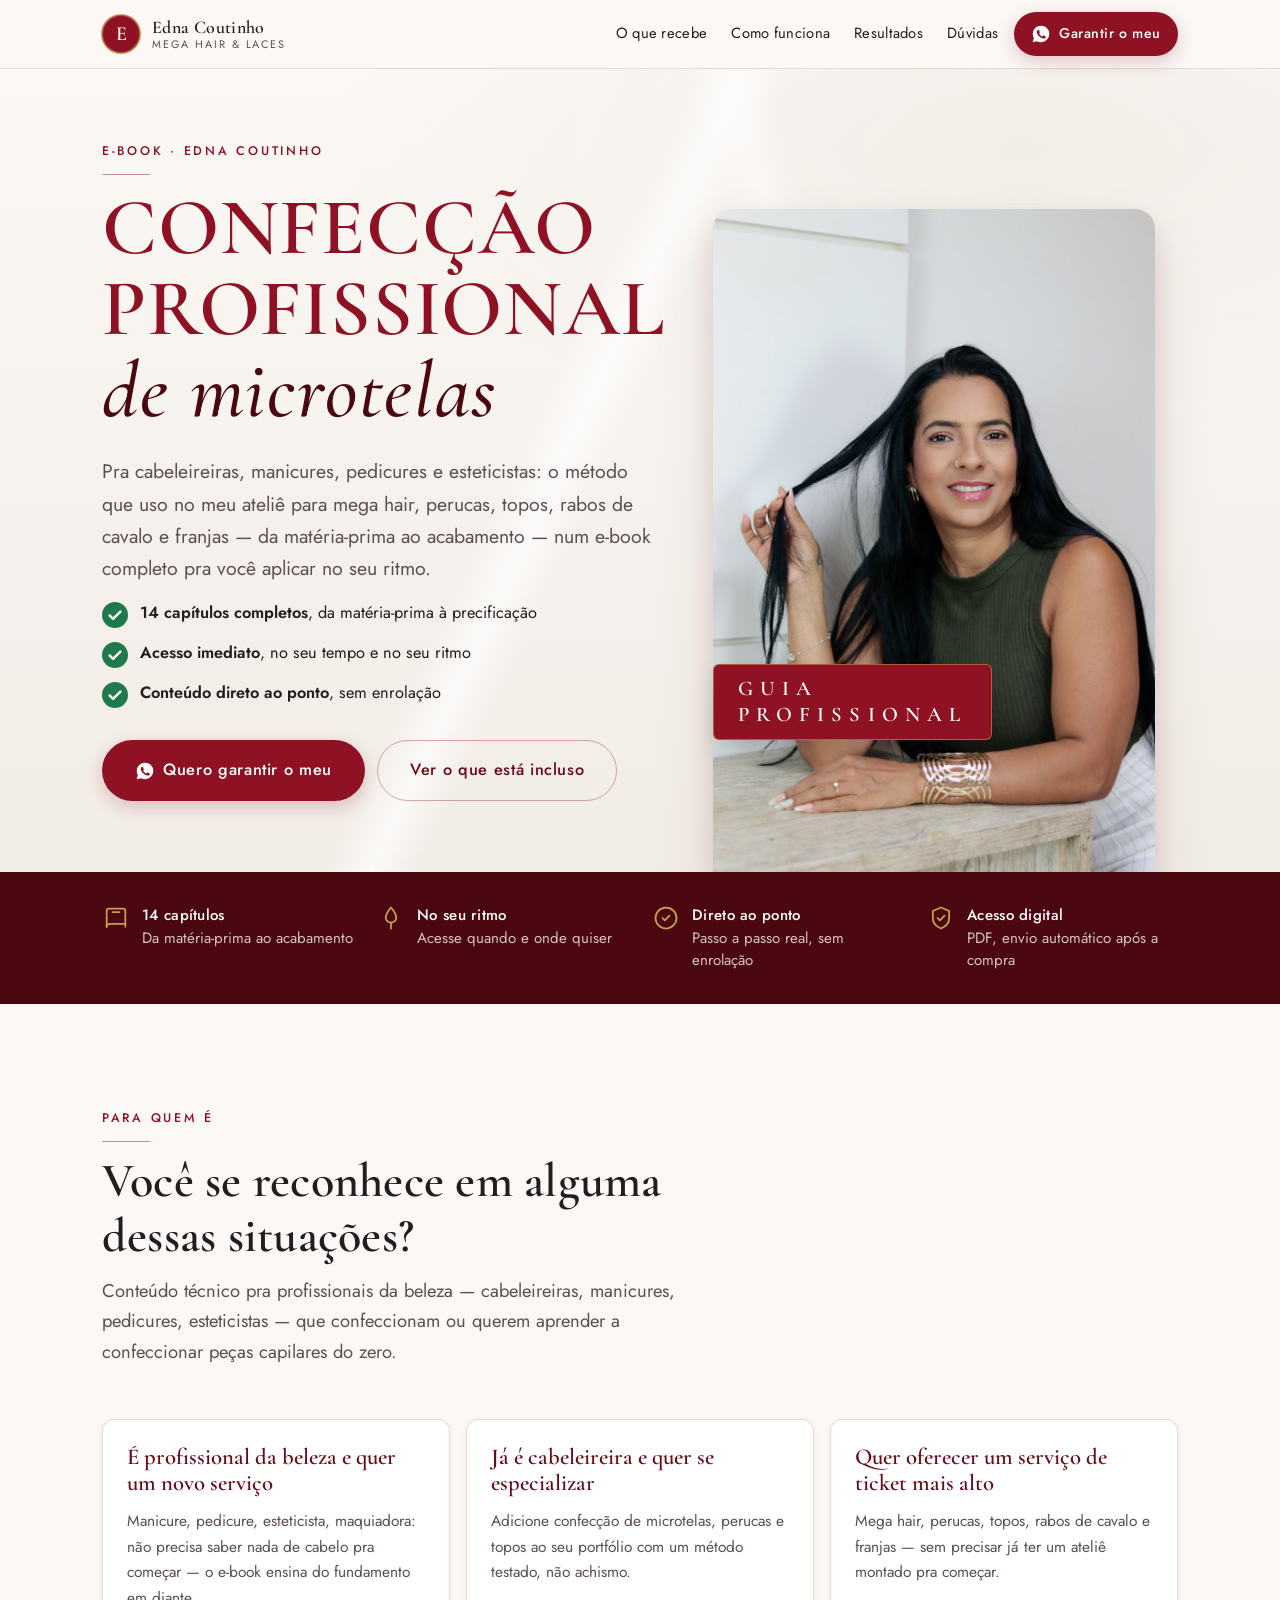
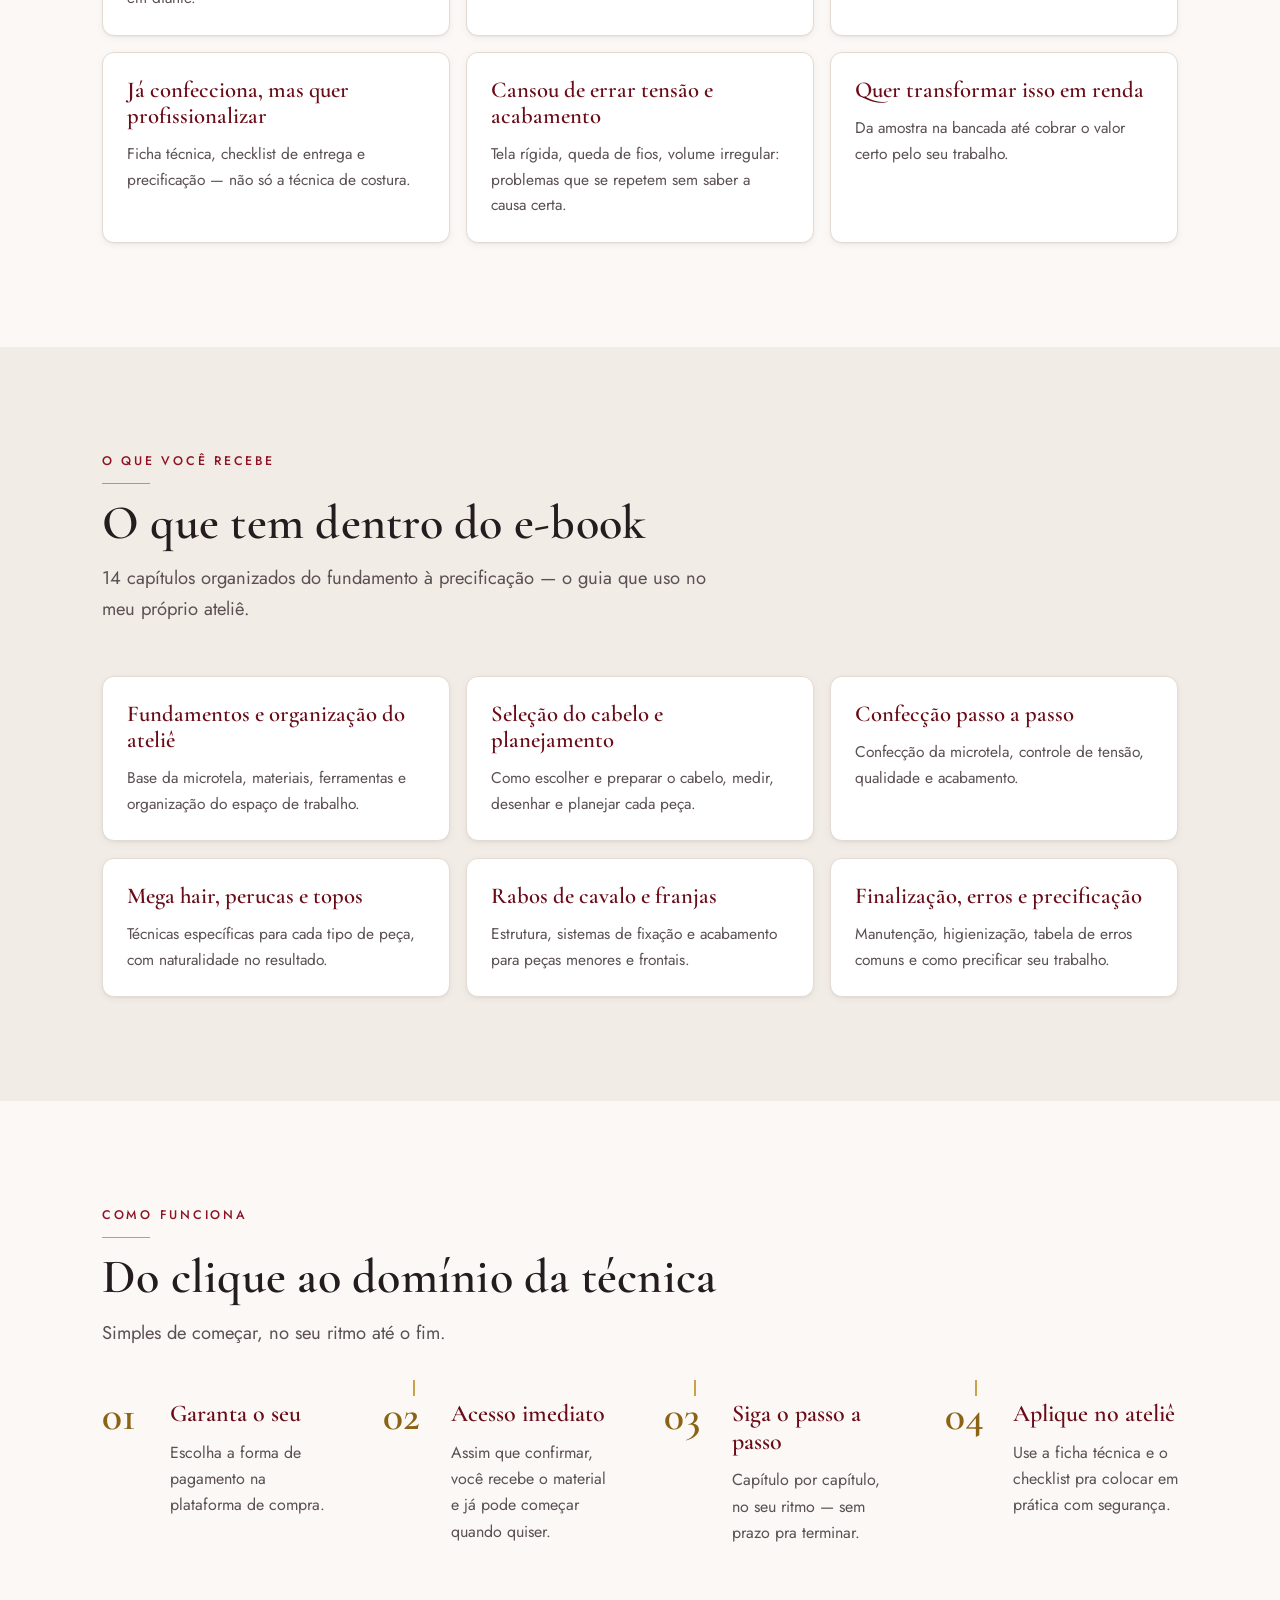
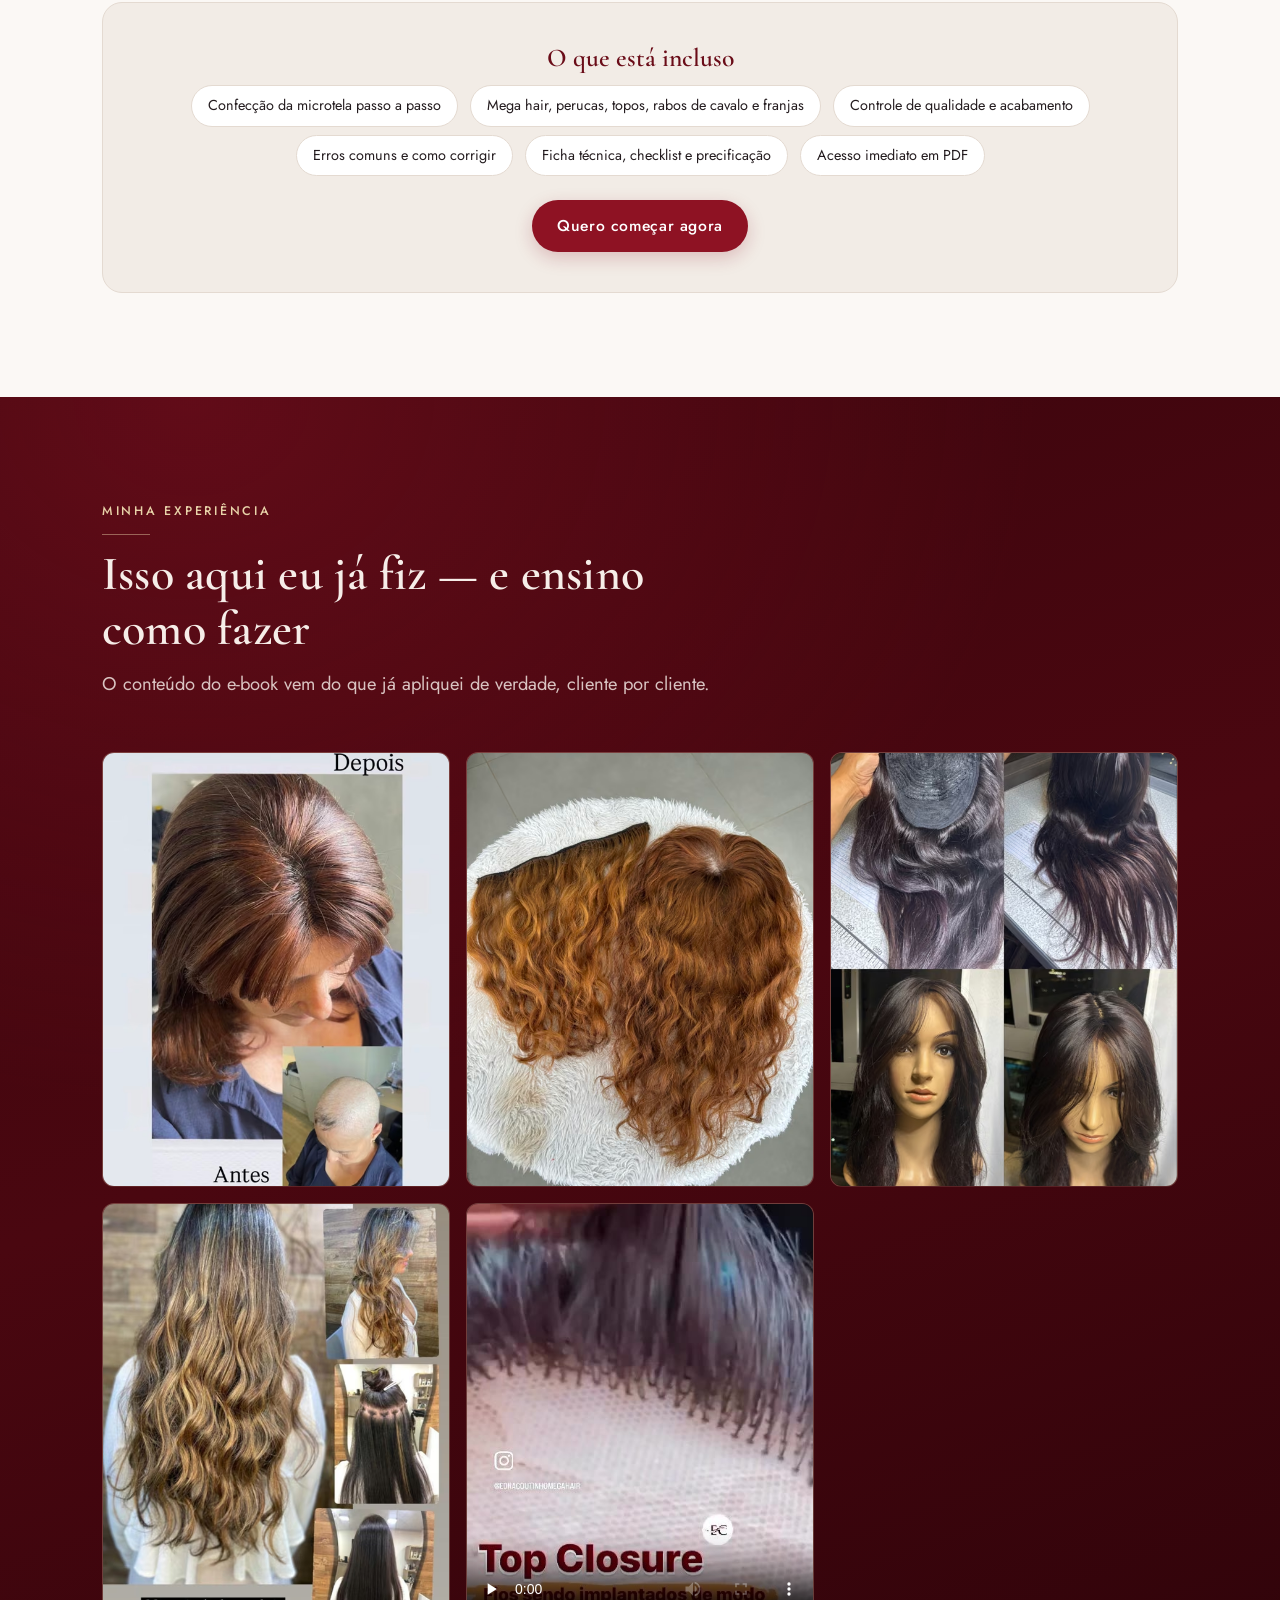
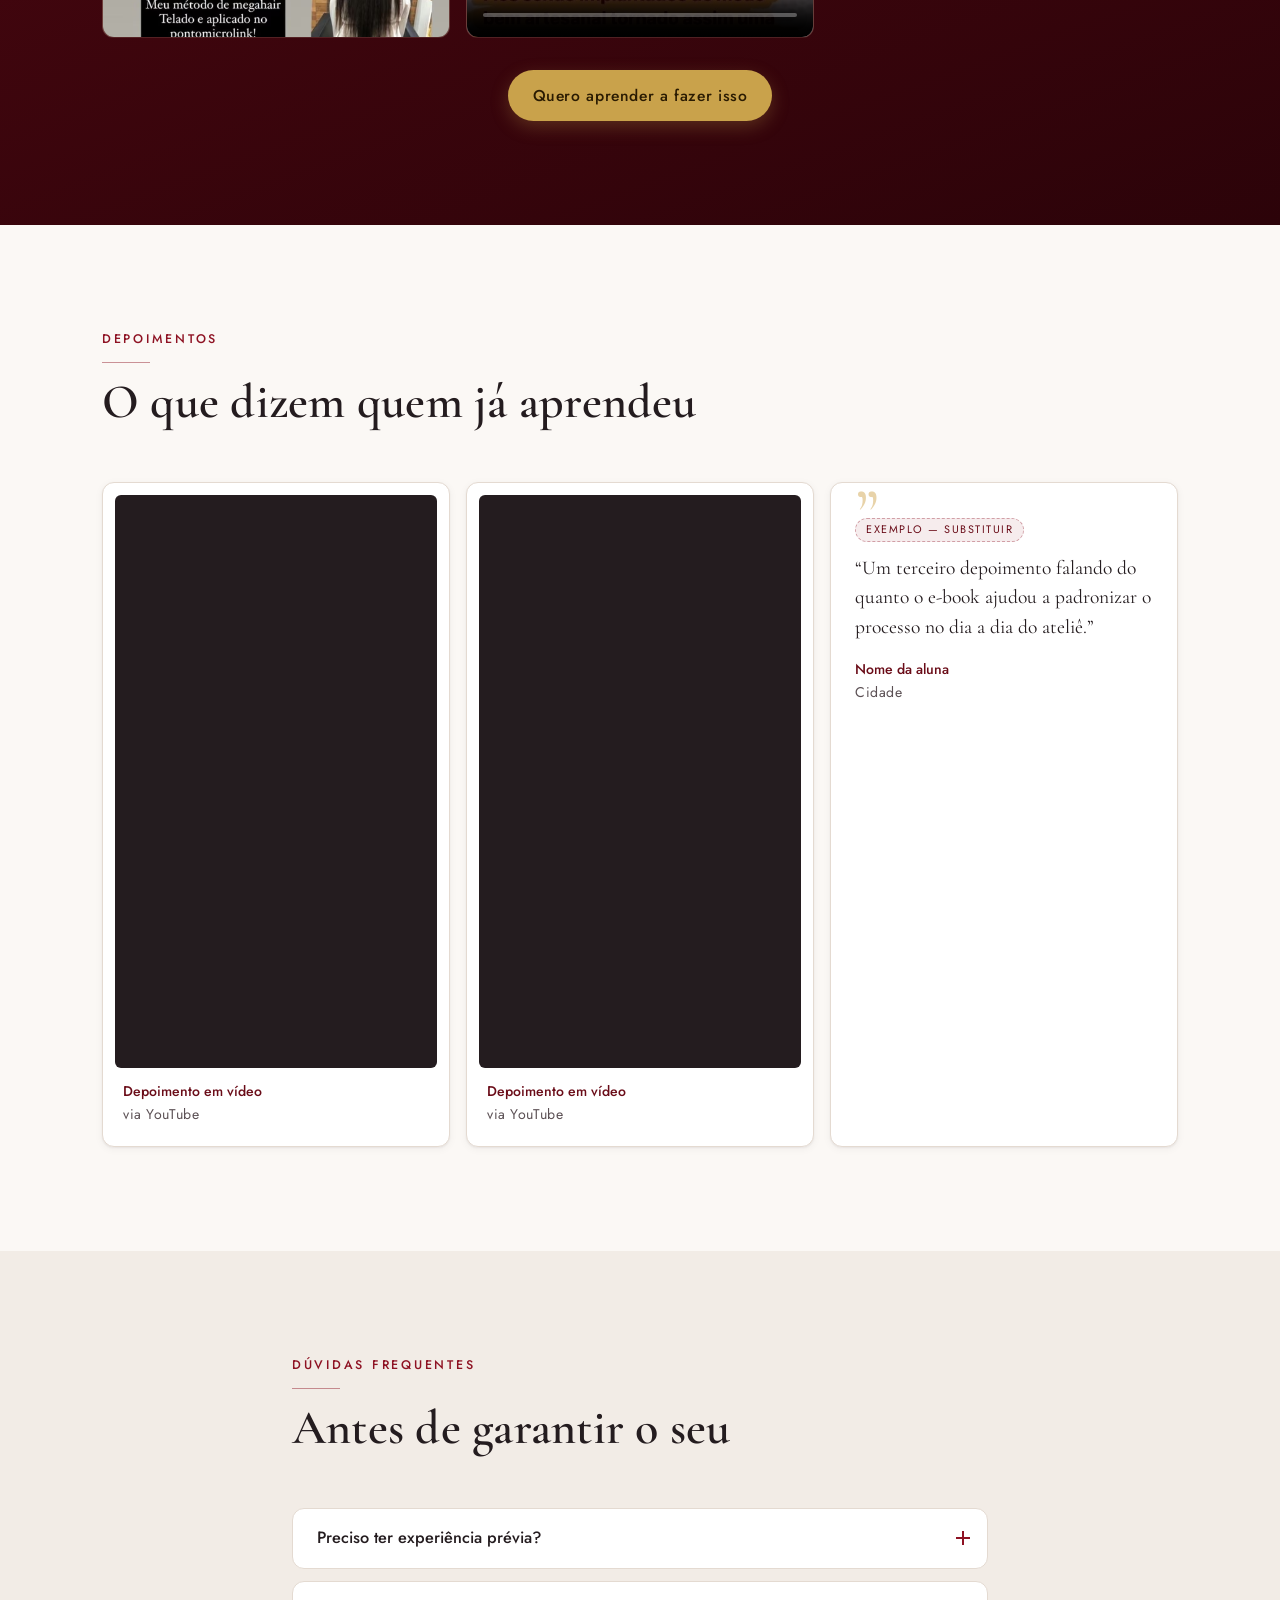
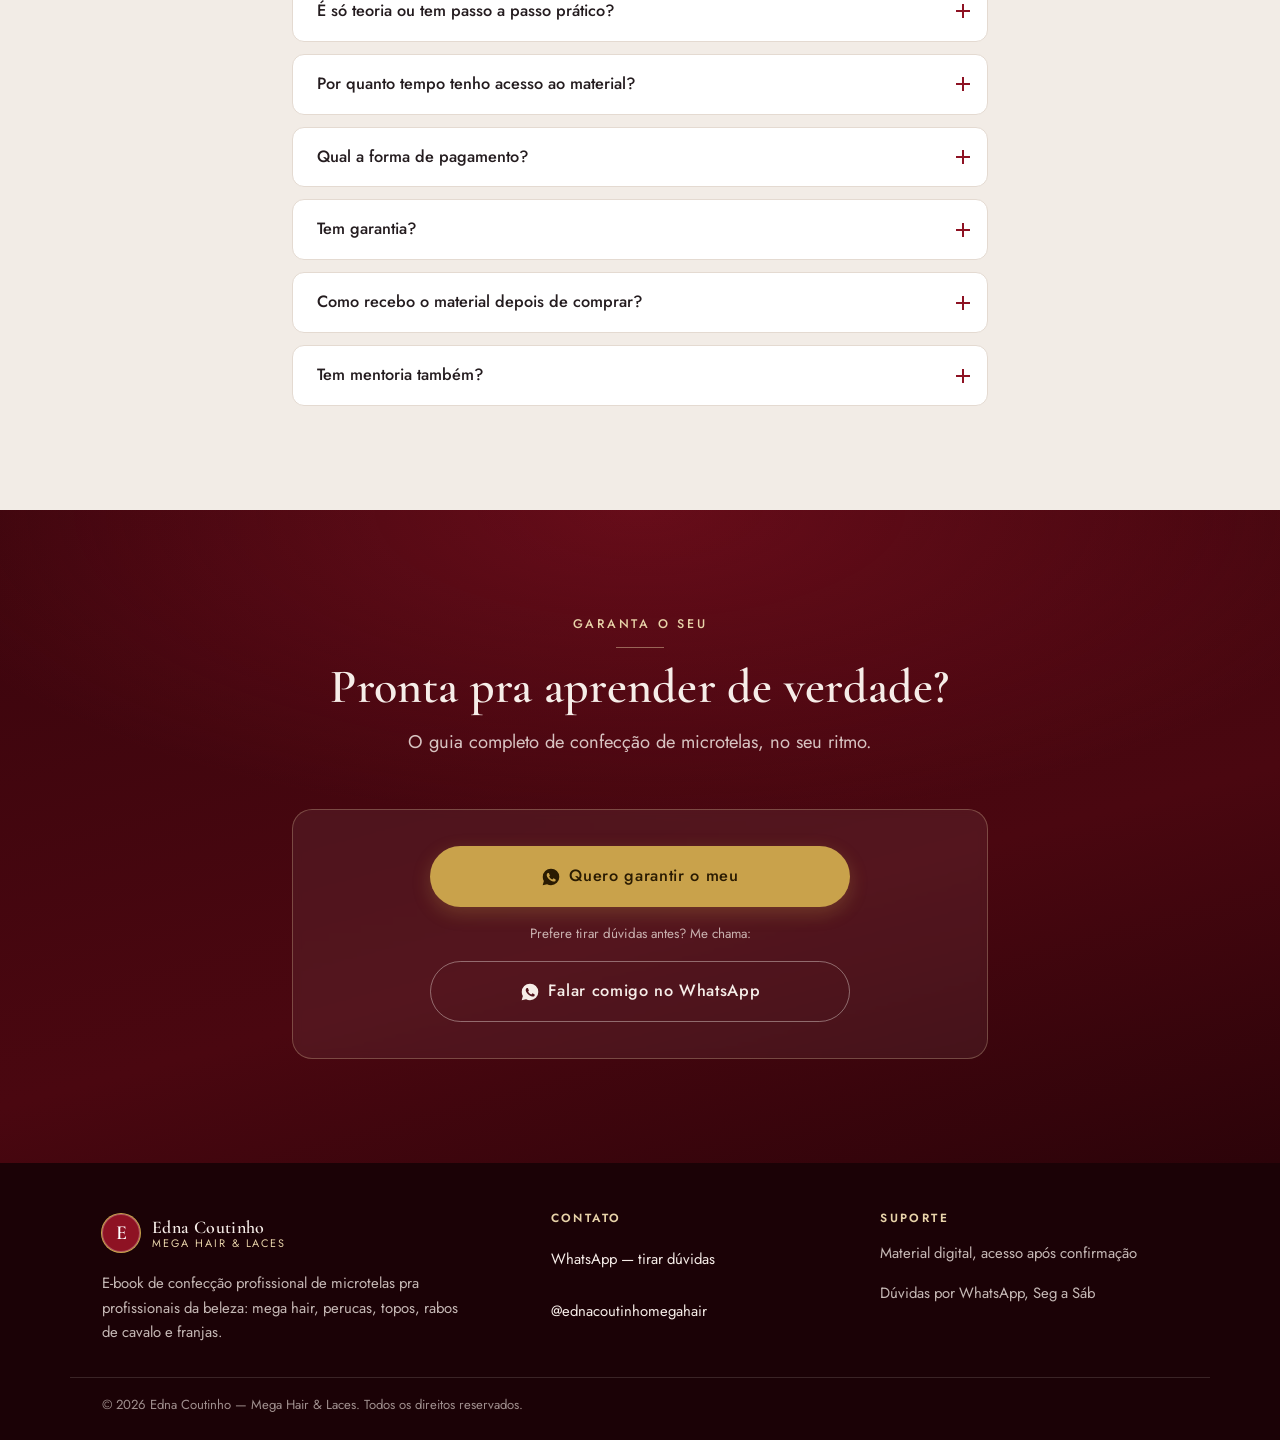
==== commit 9c03cd6f: "Substitui as fotos de resultado pelas novas que a Edna mandou 4 fotos reais novas no lugar das 5 ant" ====
--- a/ebook.html
+++ b/ebook.html
@@ -270,19 +270,16 @@
 
     <ul class="gallery reveal">
       <li class="gallery__item">
-        <img src="assets/img/resultado-1.avif" width="369" height="493" loading="lazy" decoding="async" alt="Cabelo liso com reflexos claros, visto de costas, brilho e comprimento naturais">
+        <img src="assets/img/resultado-1.avif" width="560" height="754" loading="lazy" decoding="async" alt="Antes e depois de peruca em cliente com perda capilar: cabelo castanho estiloso depois, couro cabeludo raspado antes">
       </li>
       <li class="gallery__item">
-        <img src="assets/img/resultado-2.avif" width="277" height="493" loading="lazy" decoding="async" alt="Cliente sorrindo, cabelo castanho na altura dos ombros com franja lateral">
+        <img src="assets/img/resultado-2.avif" width="560" height="747" loading="lazy" decoding="async" alt="Duas peças de cabelo cacheado ruivo-acobreado prontas, uma peruca e uma faixa de cabelo">
       </li>
       <li class="gallery__item">
-        <img src="assets/img/resultado-3.avif" width="369" height="493" loading="lazy" decoding="async" alt="Cabelo castanho escuro liso e brilhante, visto de costas">
+        <img src="assets/img/resultado-3.avif" width="560" height="996" loading="lazy" decoding="async" alt="Sequência mostrando a base de uma peruca sendo montada até o resultado final em um busto">
       </li>
       <li class="gallery__item">
-        <img src="assets/img/resultado-4.avif" width="277" height="493" loading="lazy" decoding="async" alt="Cliente sorrindo, cabelo castanho ondulado na altura dos ombros">
-      </li>
-      <li class="gallery__item">
-        <img src="assets/img/resultado-5.avif" width="277" height="493" loading="lazy" decoding="async" alt="Cabelo preto longo e liso, visto de perfil, com bastante volume">
+        <img src="assets/img/resultado-4.avif" width="560" height="996" loading="lazy" decoding="async" alt="Sequência de mega hair aplicado com micro link: cabelo castanho ondulado com luzes, de costas e de perfil">
       </li>
       <li class="gallery__item">
         <video controls preload="none" playsinline poster="assets/img/servico-topclosure-poster.jpg" aria-label="Vídeo: fios implantados um a um em uma top closure, técnica artesanal explicada por Edna Coutinho">
--- a/assets/css/styles.css
+++ b/assets/css/styles.css
@@ -809,6 +809,8 @@
 .gallery.is-in .gallery__item:nth-child(5) { transition-delay: 380ms; }
 .gallery.is-in .gallery__item:nth-child(6) { transition-delay: 460ms; }
 .gallery.is-in .gallery__item:nth-child(7) { transition-delay: 540ms; }
+.gallery.is-in .gallery__item:nth-child(8) { transition-delay: 620ms; }
+.gallery.is-in .gallery__item:nth-child(9) { transition-delay: 700ms; }
 
 /* 11. Zoom lento e contínuo nas fotos da galeria (Ken Burns), pausa no hover */
 .js .gallery__item img { animation: ken-burns 16s ease-in-out infinite alternate; }
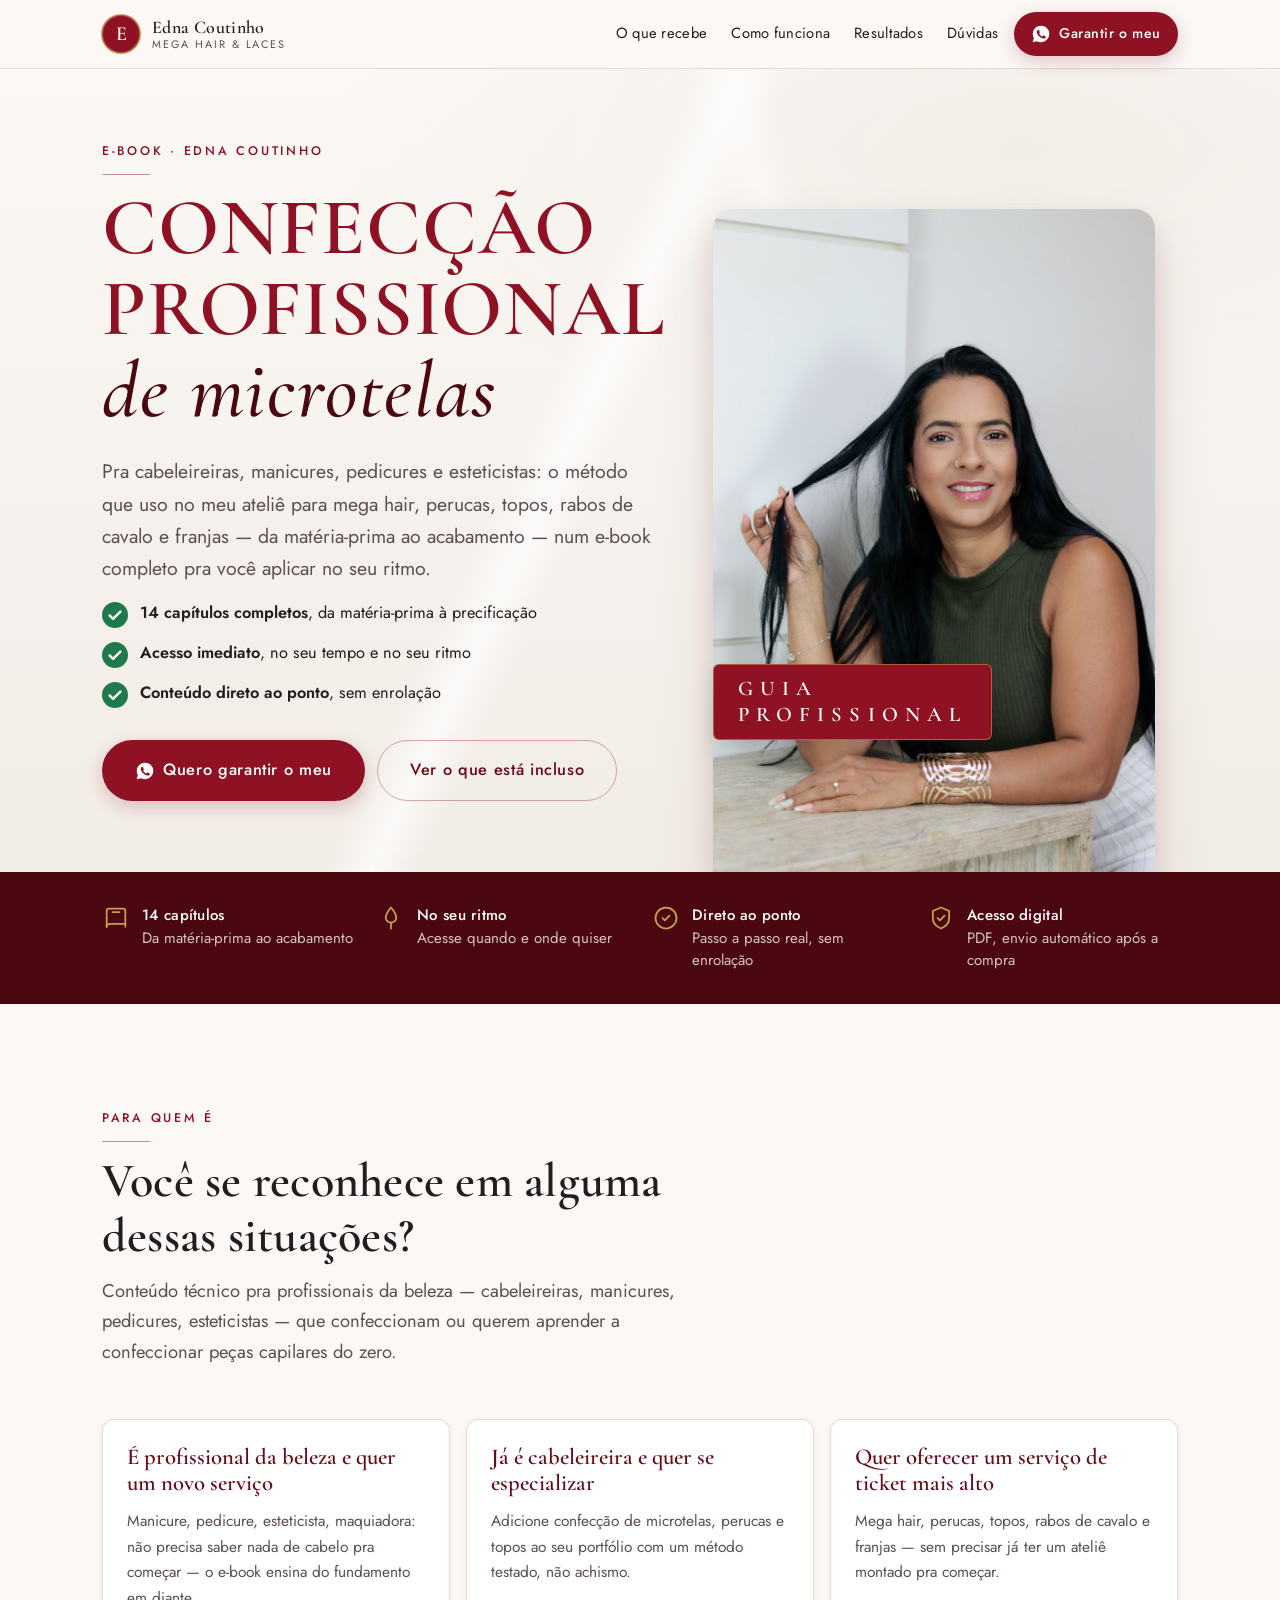
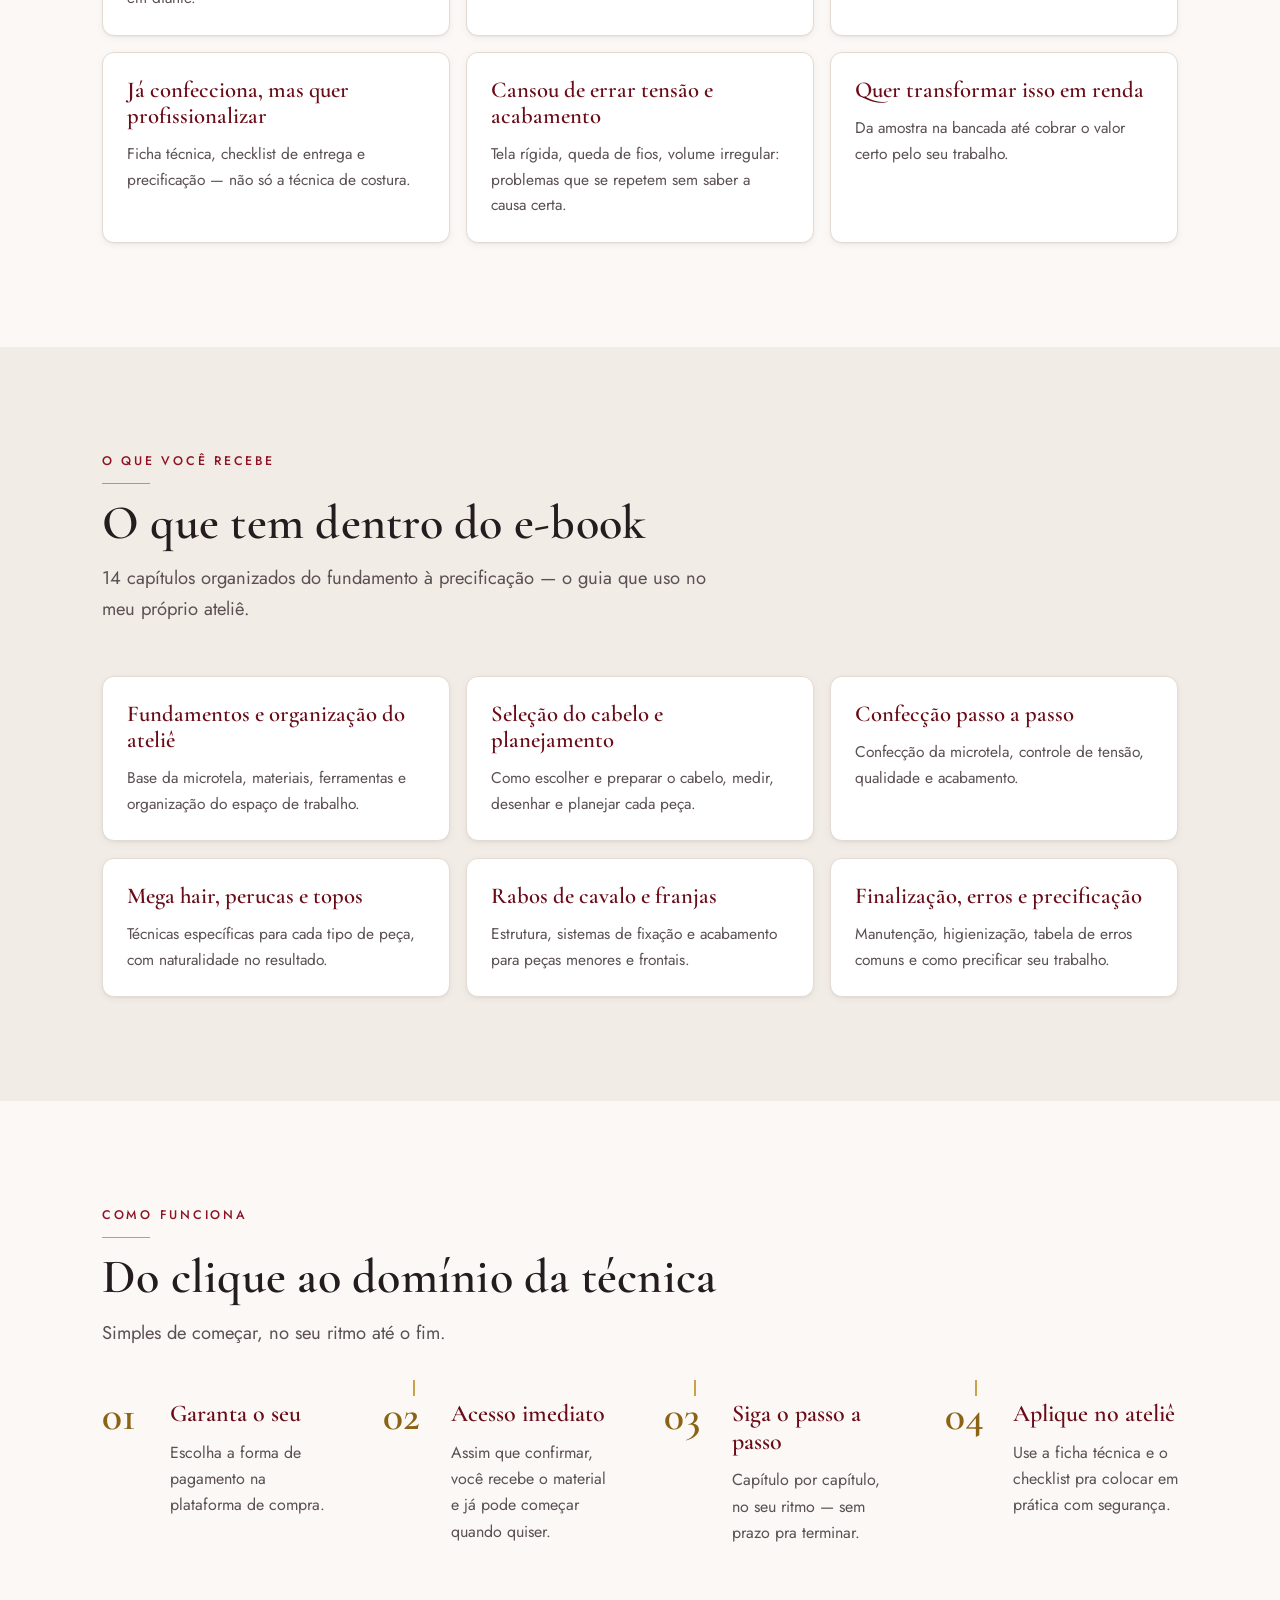
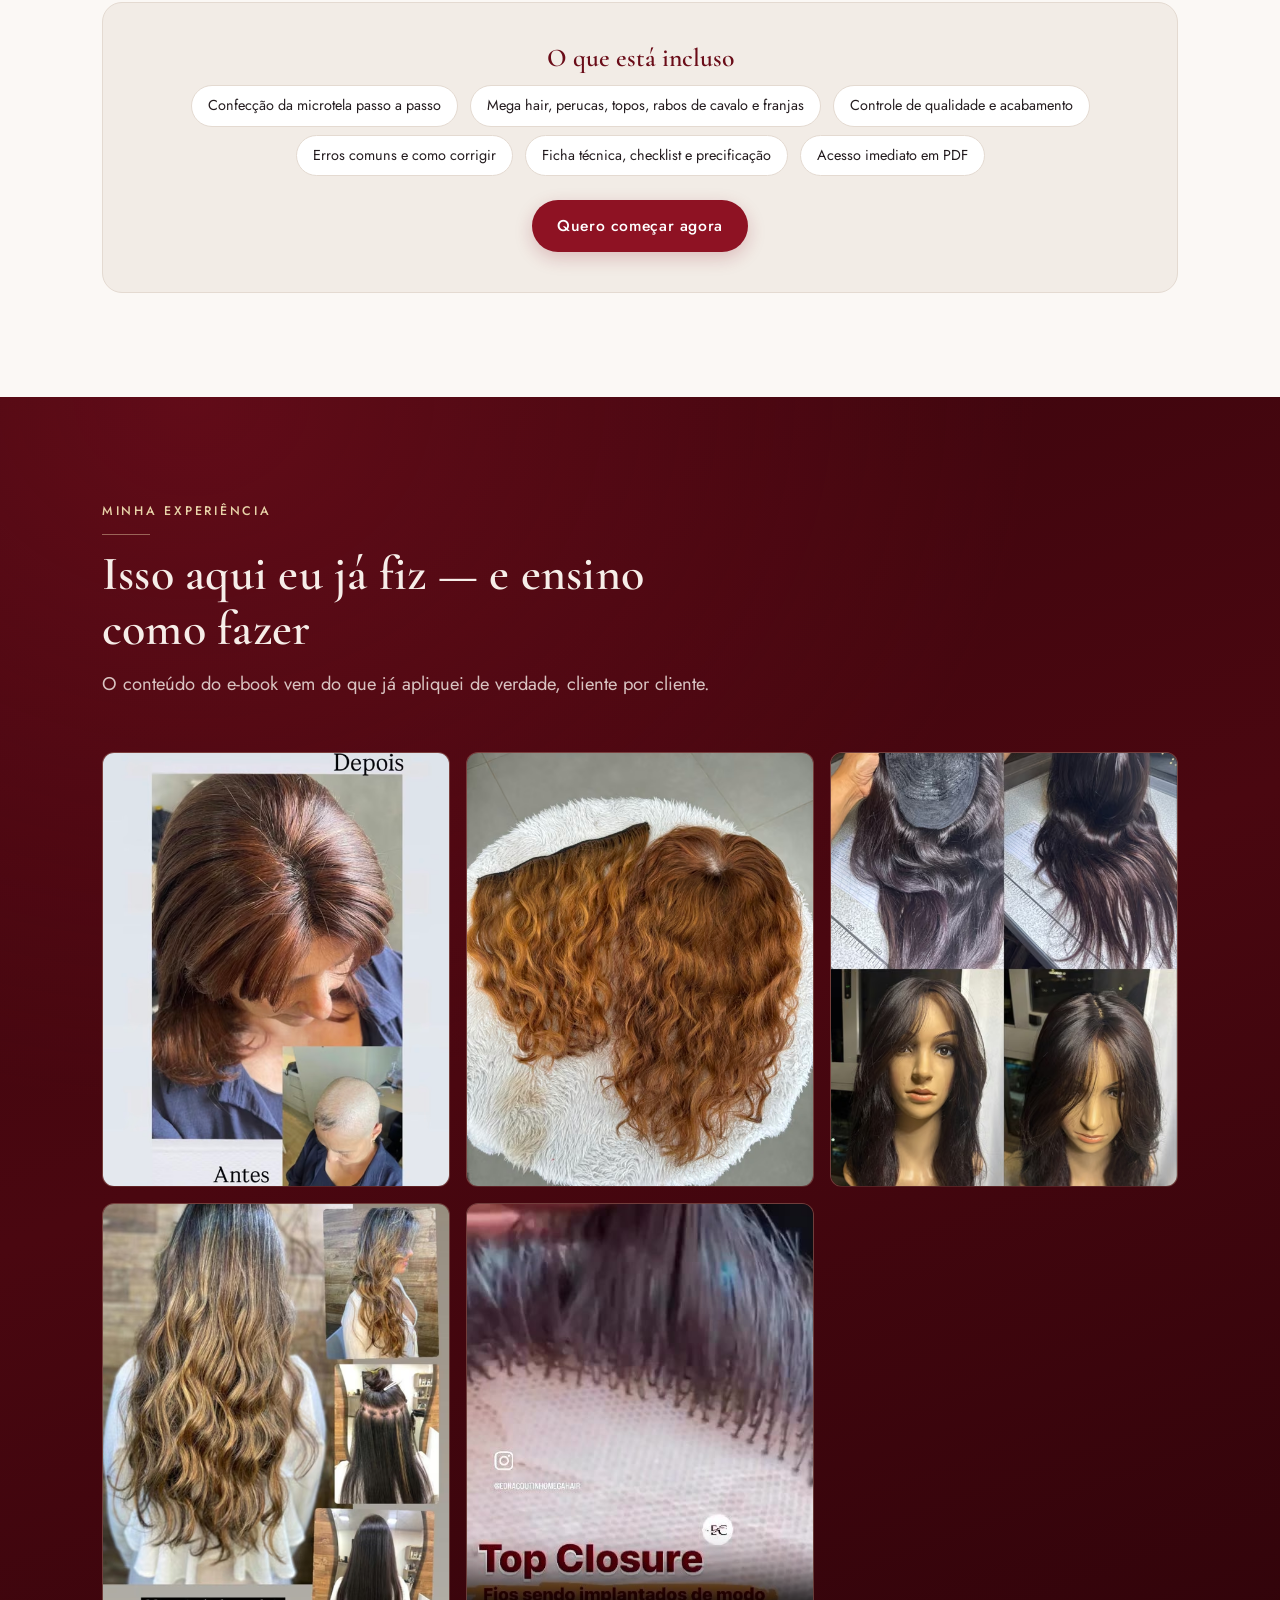
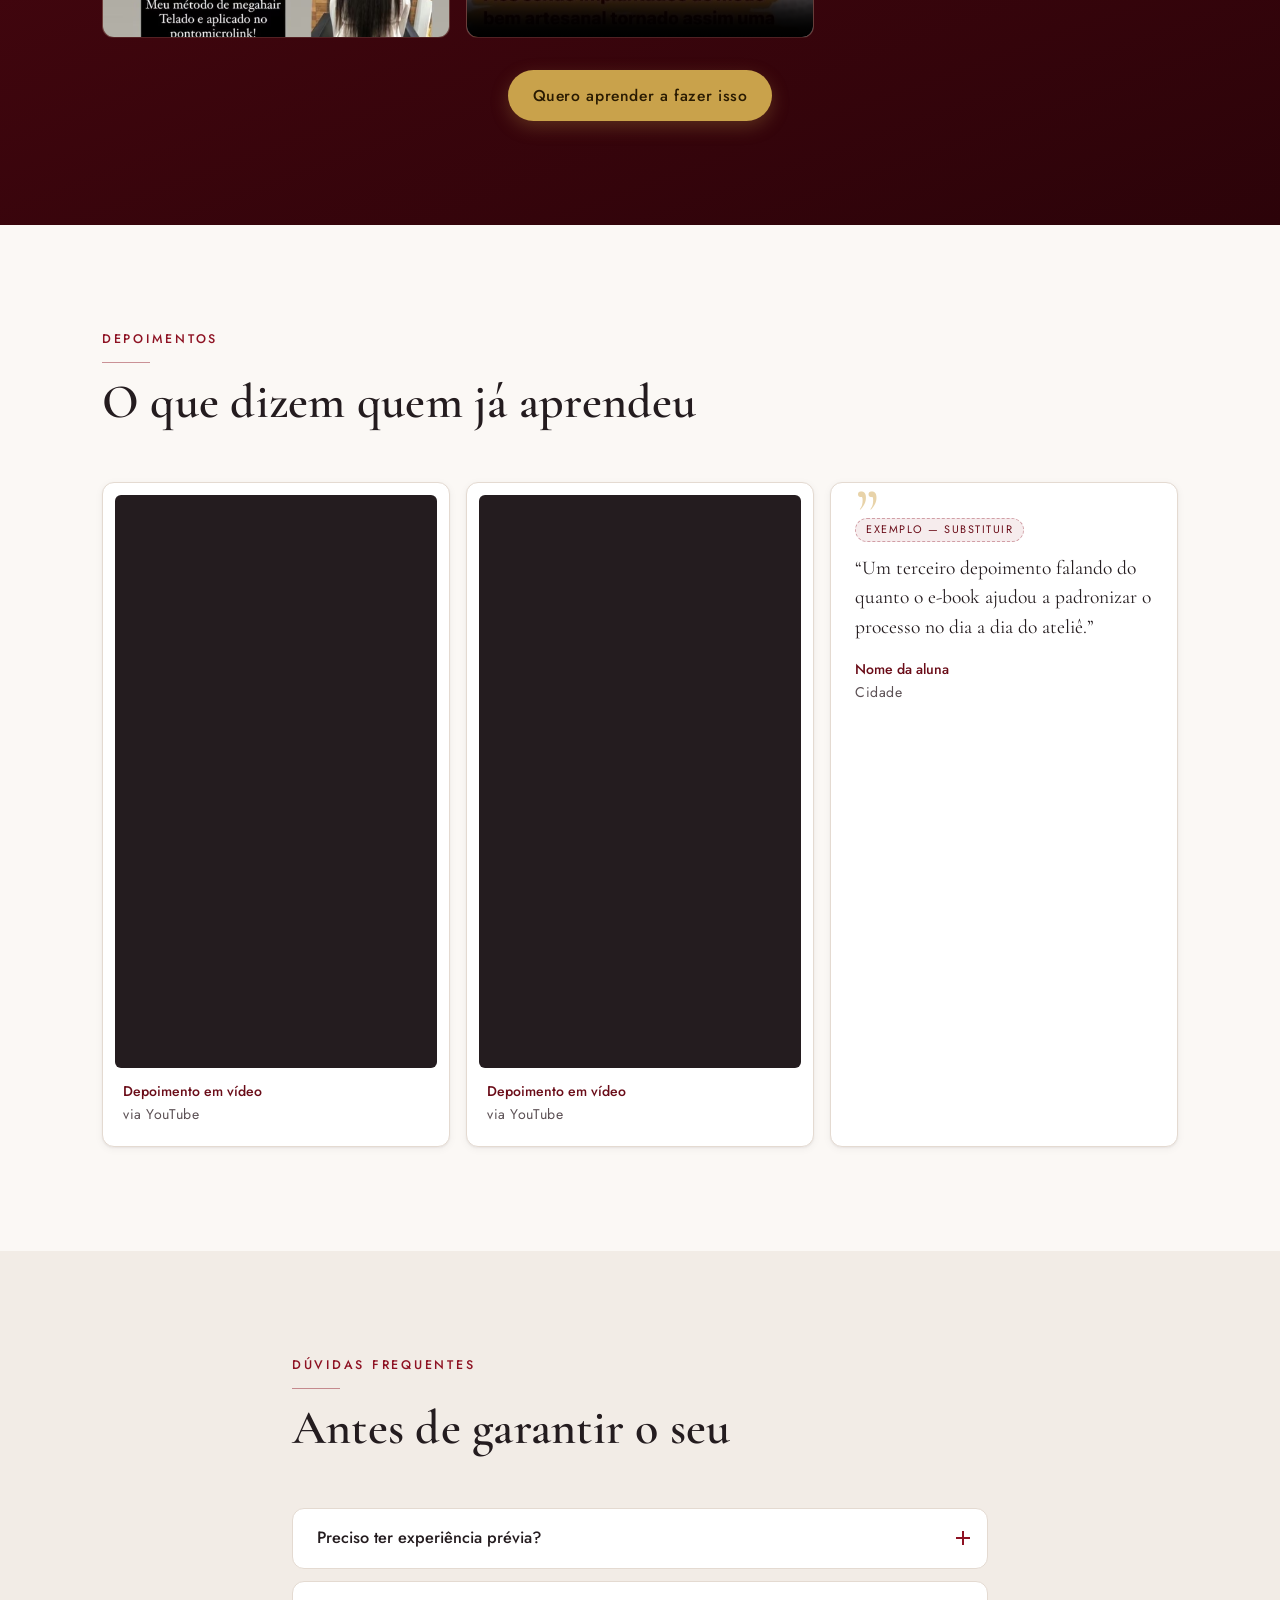
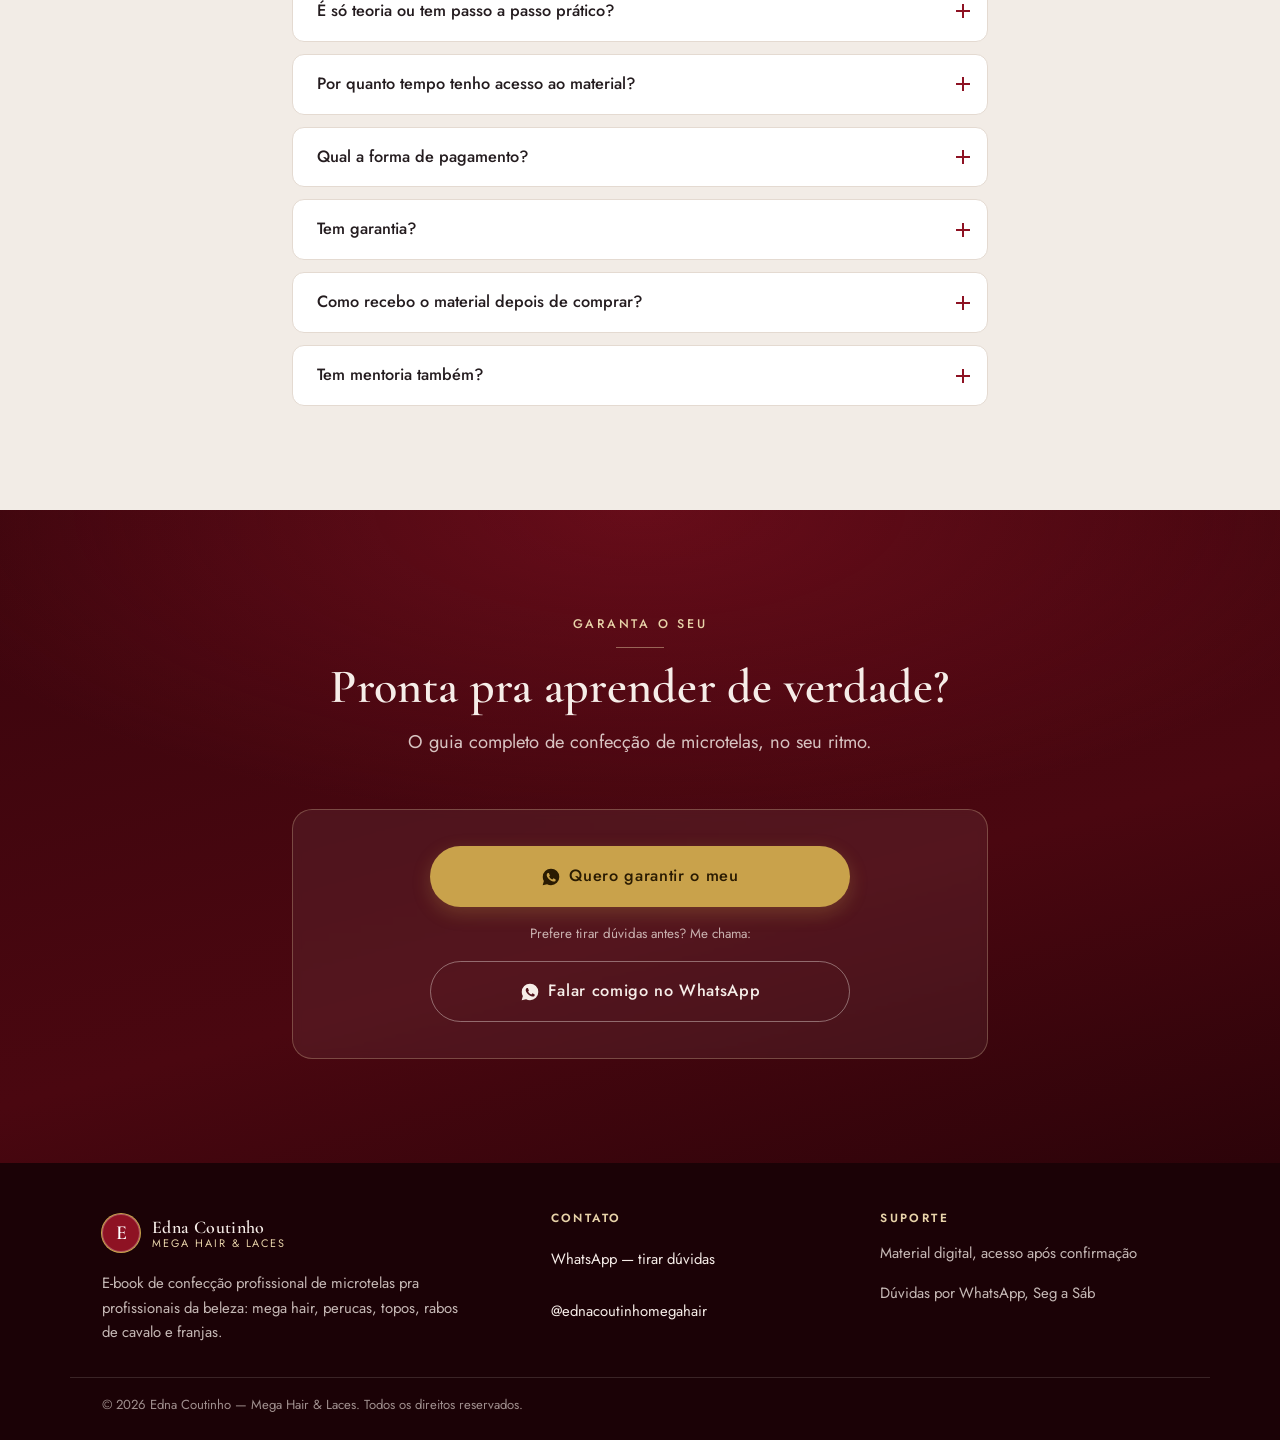
==== commit 6131ae00: "Preenche as respostas reais de FAQ que a Edna mandou E-book: acesso vitalício, pagamento à vista no " ====
--- a/ebook.html
+++ b/ebook.html
@@ -349,15 +349,15 @@
       </details>
       <details class="faq__item">
         <summary>Por quanto tempo tenho acesso ao material?</summary>
-        <div class="faq__answer"><p><!-- AJUSTE: definir prazo de acesso (ex.: vitalício, 1 ano) --> O prazo de acesso depende da plataforma de compra. Me chama no WhatsApp que te explico certinho antes de você decidir.</p></div>
+        <div class="faq__answer"><p>O acesso é vitalício — depois de comprar, o material é seu pra sempre, sem prazo de expiração.</p></div>
       </details>
       <details class="faq__item">
         <summary>Qual a forma de pagamento?</summary>
-        <div class="faq__answer"><p><!-- AJUSTE: depende da plataforma de checkout escolhida --> Aceito as formas de pagamento disponíveis na plataforma de compra (Pix e cartão, normalmente). Qualquer dúvida, chama no WhatsApp.</p></div>
+        <div class="faq__answer"><p>À vista no Pix ou parcelado em até 10x sem juros.</p></div>
       </details>
       <details class="faq__item">
         <summary>Tem garantia?</summary>
-        <div class="faq__answer"><p><!-- AJUSTE: definir política de garantia/reembolso --> Sim, seguimos a política de garantia da plataforma de venda. Os detalhes ficam disponíveis na página de checkout.</p></div>
+        <div class="faq__answer"><p>Sim, de acordo com as diretrizes da plataforma de venda.</p></div>
       </details>
       <details class="faq__item">
         <summary>Como recebo o material depois de comprar?</summary>
@@ -485,7 +485,7 @@
       "name": "Por quanto tempo tenho acesso ao material?",
       "acceptedAnswer": {
         "@type": "Answer",
-        "text": "O prazo de acesso depende da plataforma de compra. Fale com a Edna pelo WhatsApp para detalhes."
+        "text": "O acesso é vitalício, sem prazo de expiração."
       }
     },
     {
@@ -493,7 +493,7 @@
       "name": "Qual a forma de pagamento?",
       "acceptedAnswer": {
         "@type": "Answer",
-        "text": "As formas de pagamento disponíveis na plataforma de compra, normalmente Pix e cartão."
+        "text": "À vista no Pix ou parcelado em até 10x sem juros."
       }
     },
     {
@@ -501,7 +501,7 @@
       "name": "Tem garantia?",
       "acceptedAnswer": {
         "@type": "Answer",
-        "text": "Sim, segue a política de garantia da plataforma de venda."
+        "text": "Sim, de acordo com as diretrizes da plataforma de venda."
       }
     },
     {
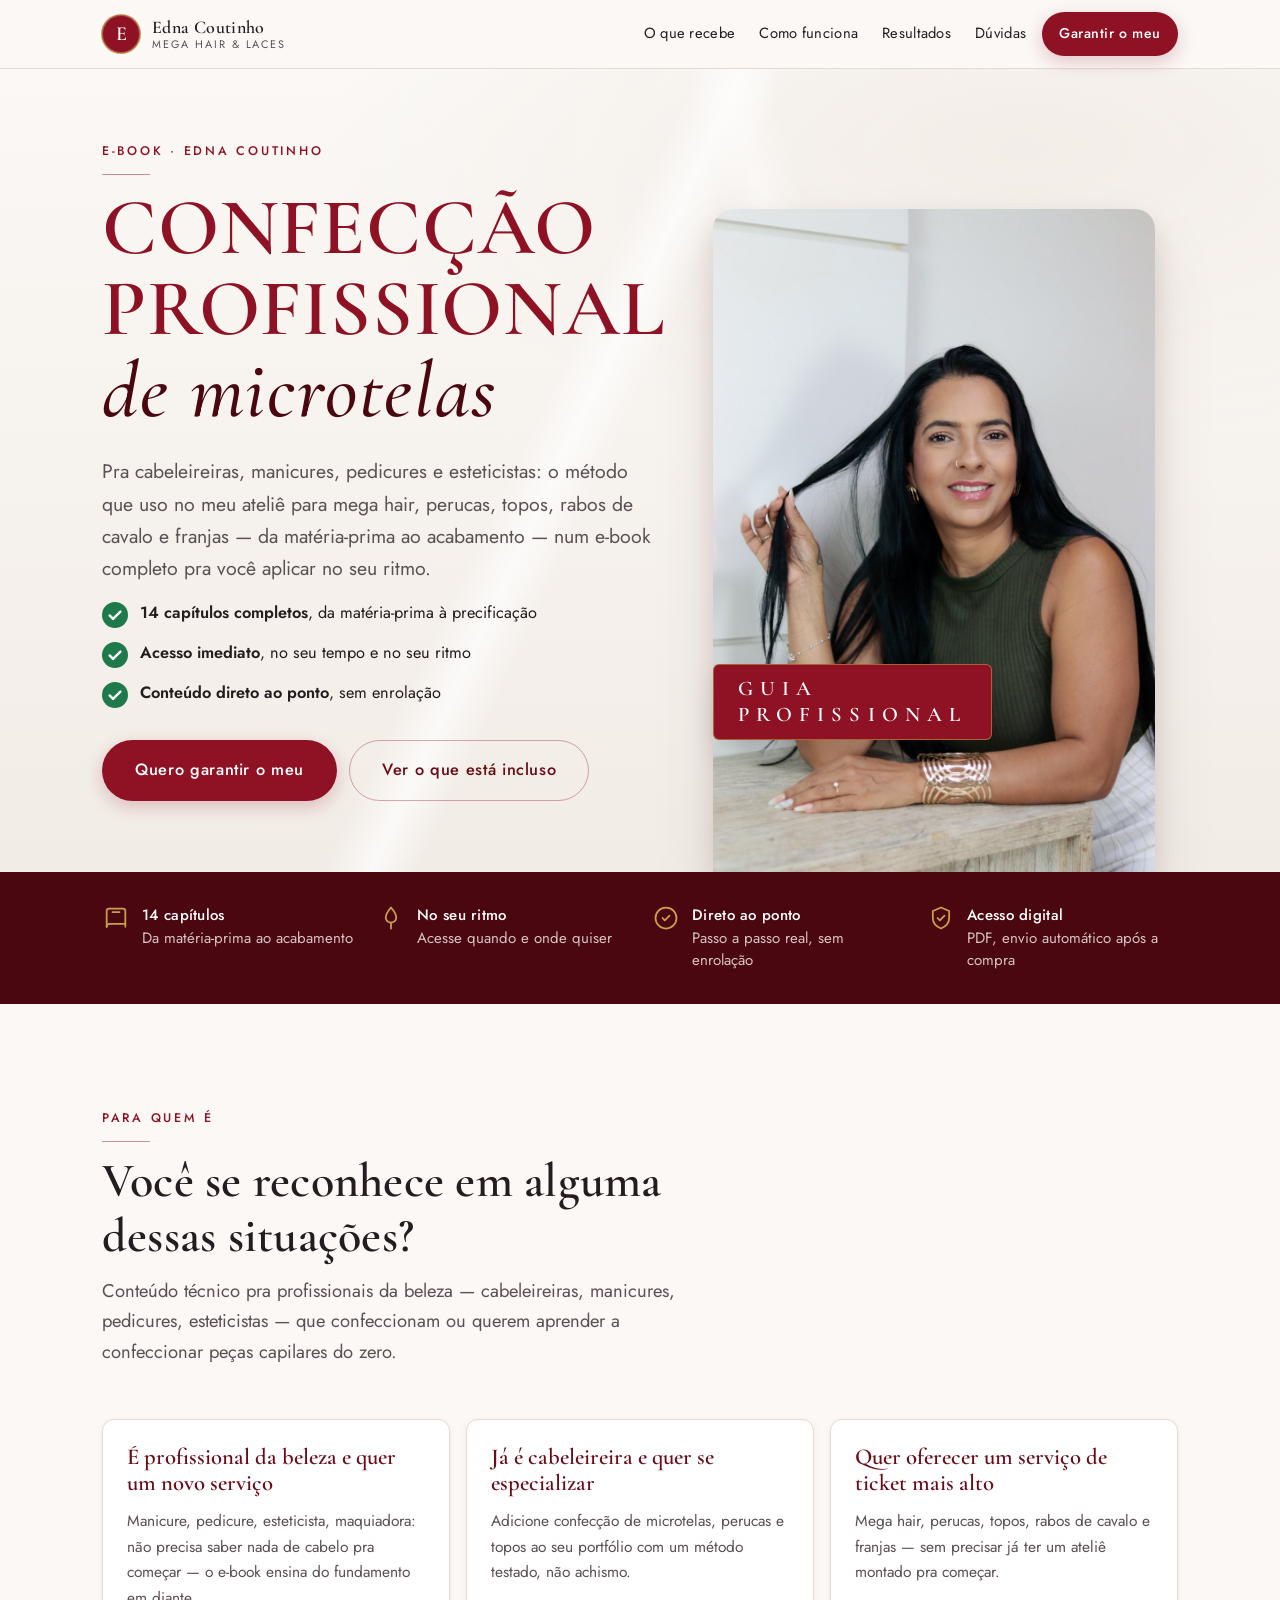
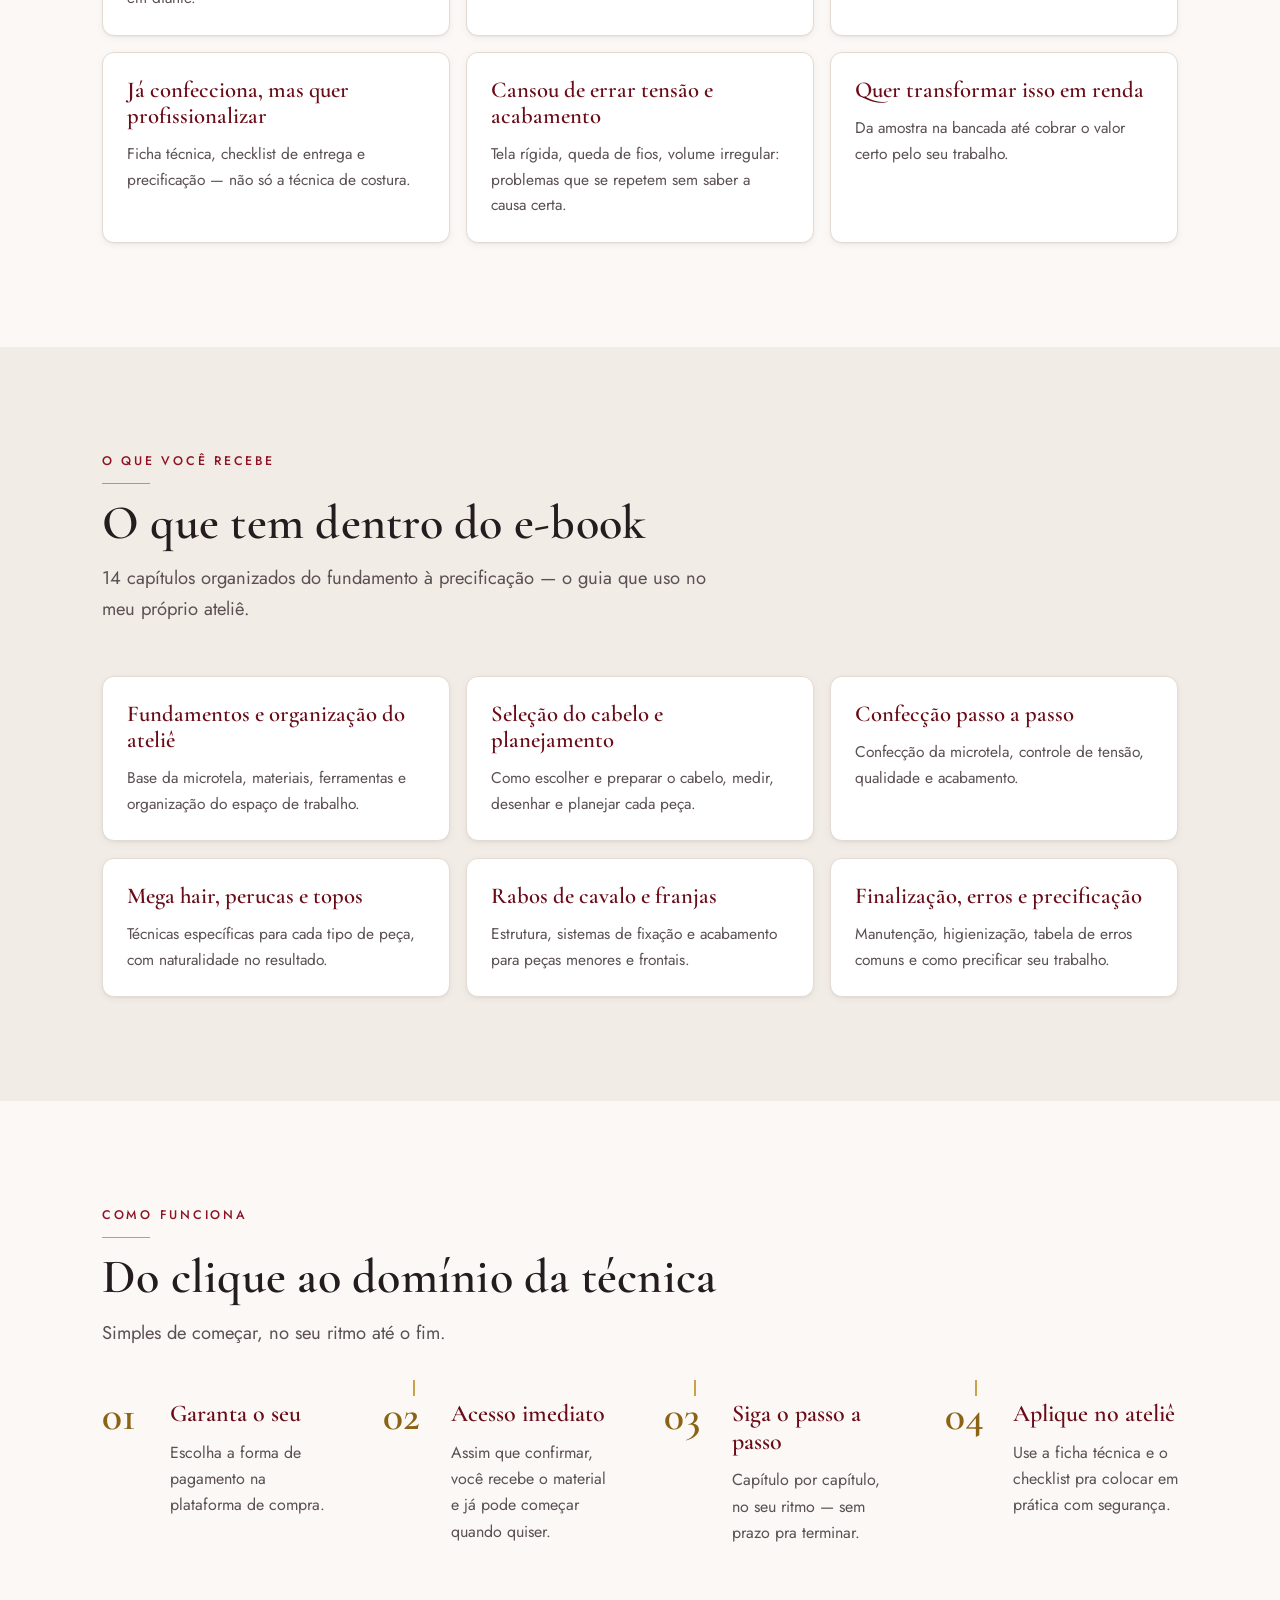
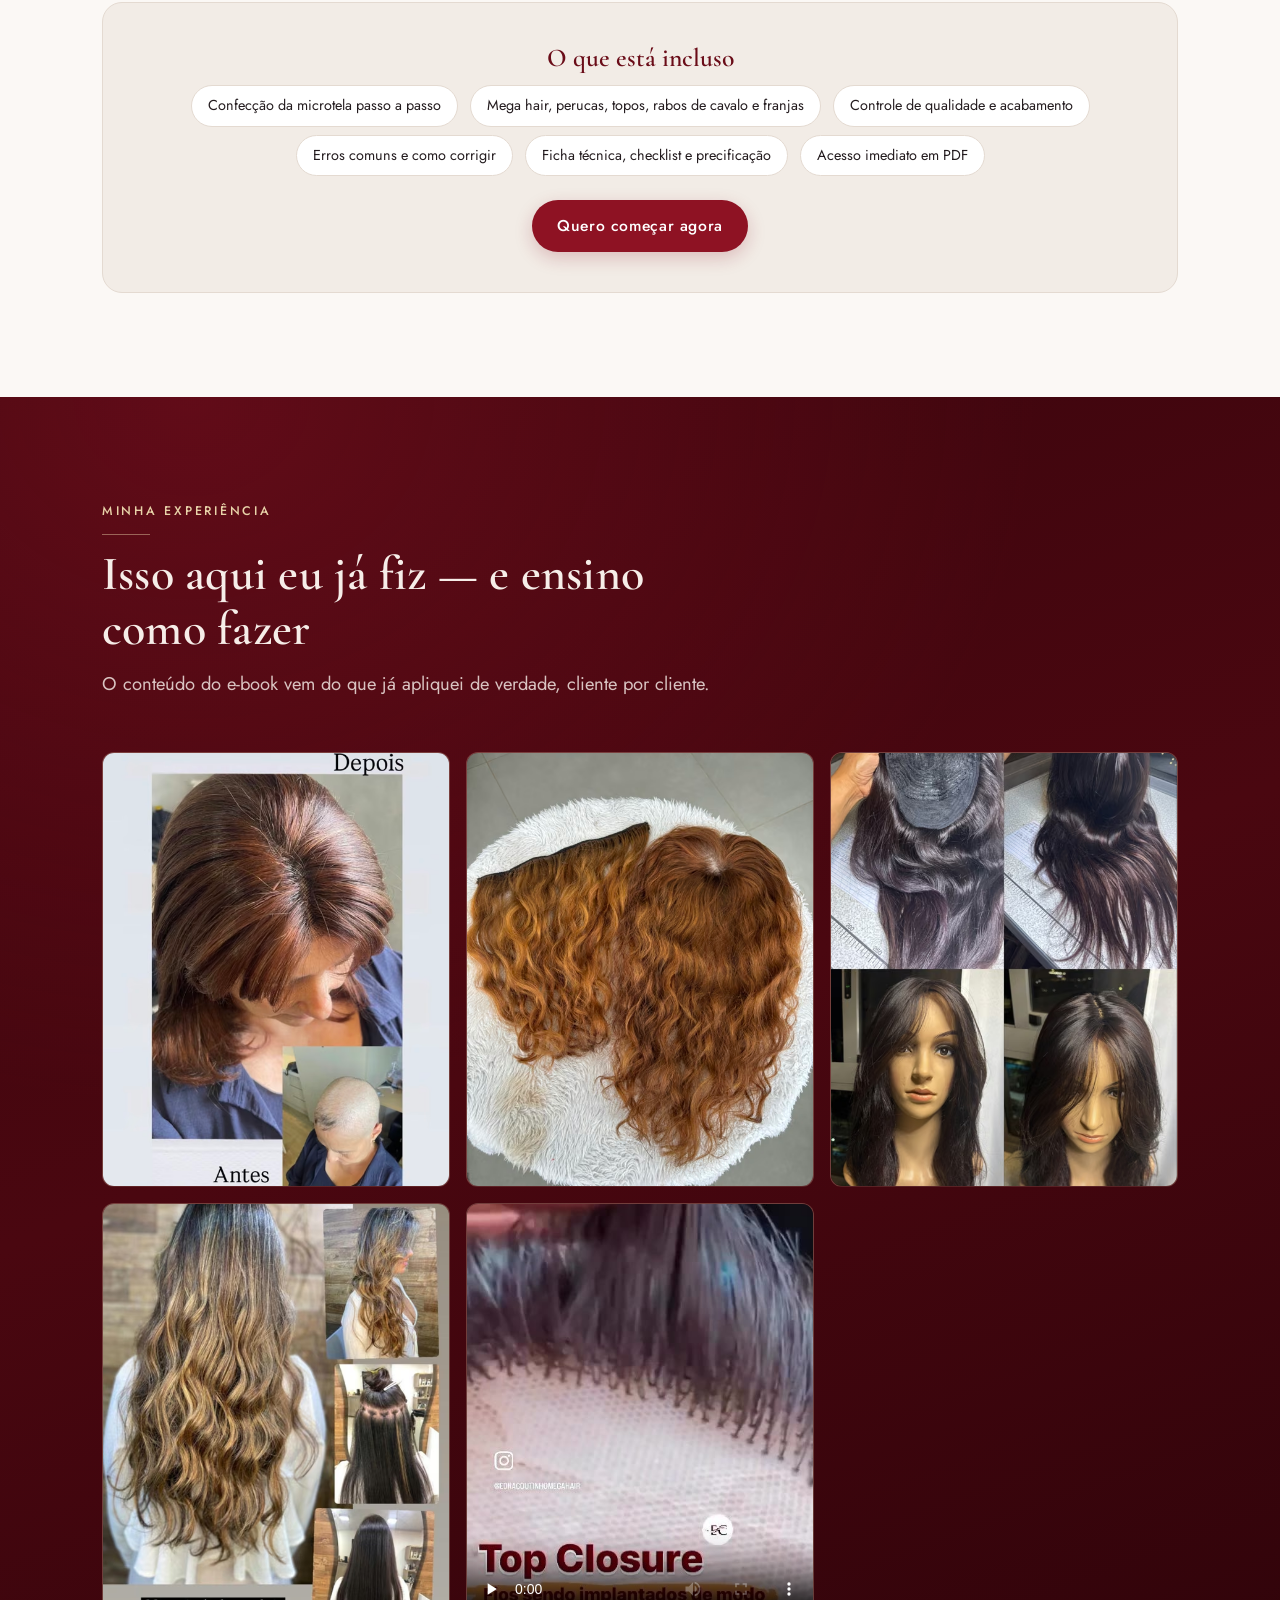
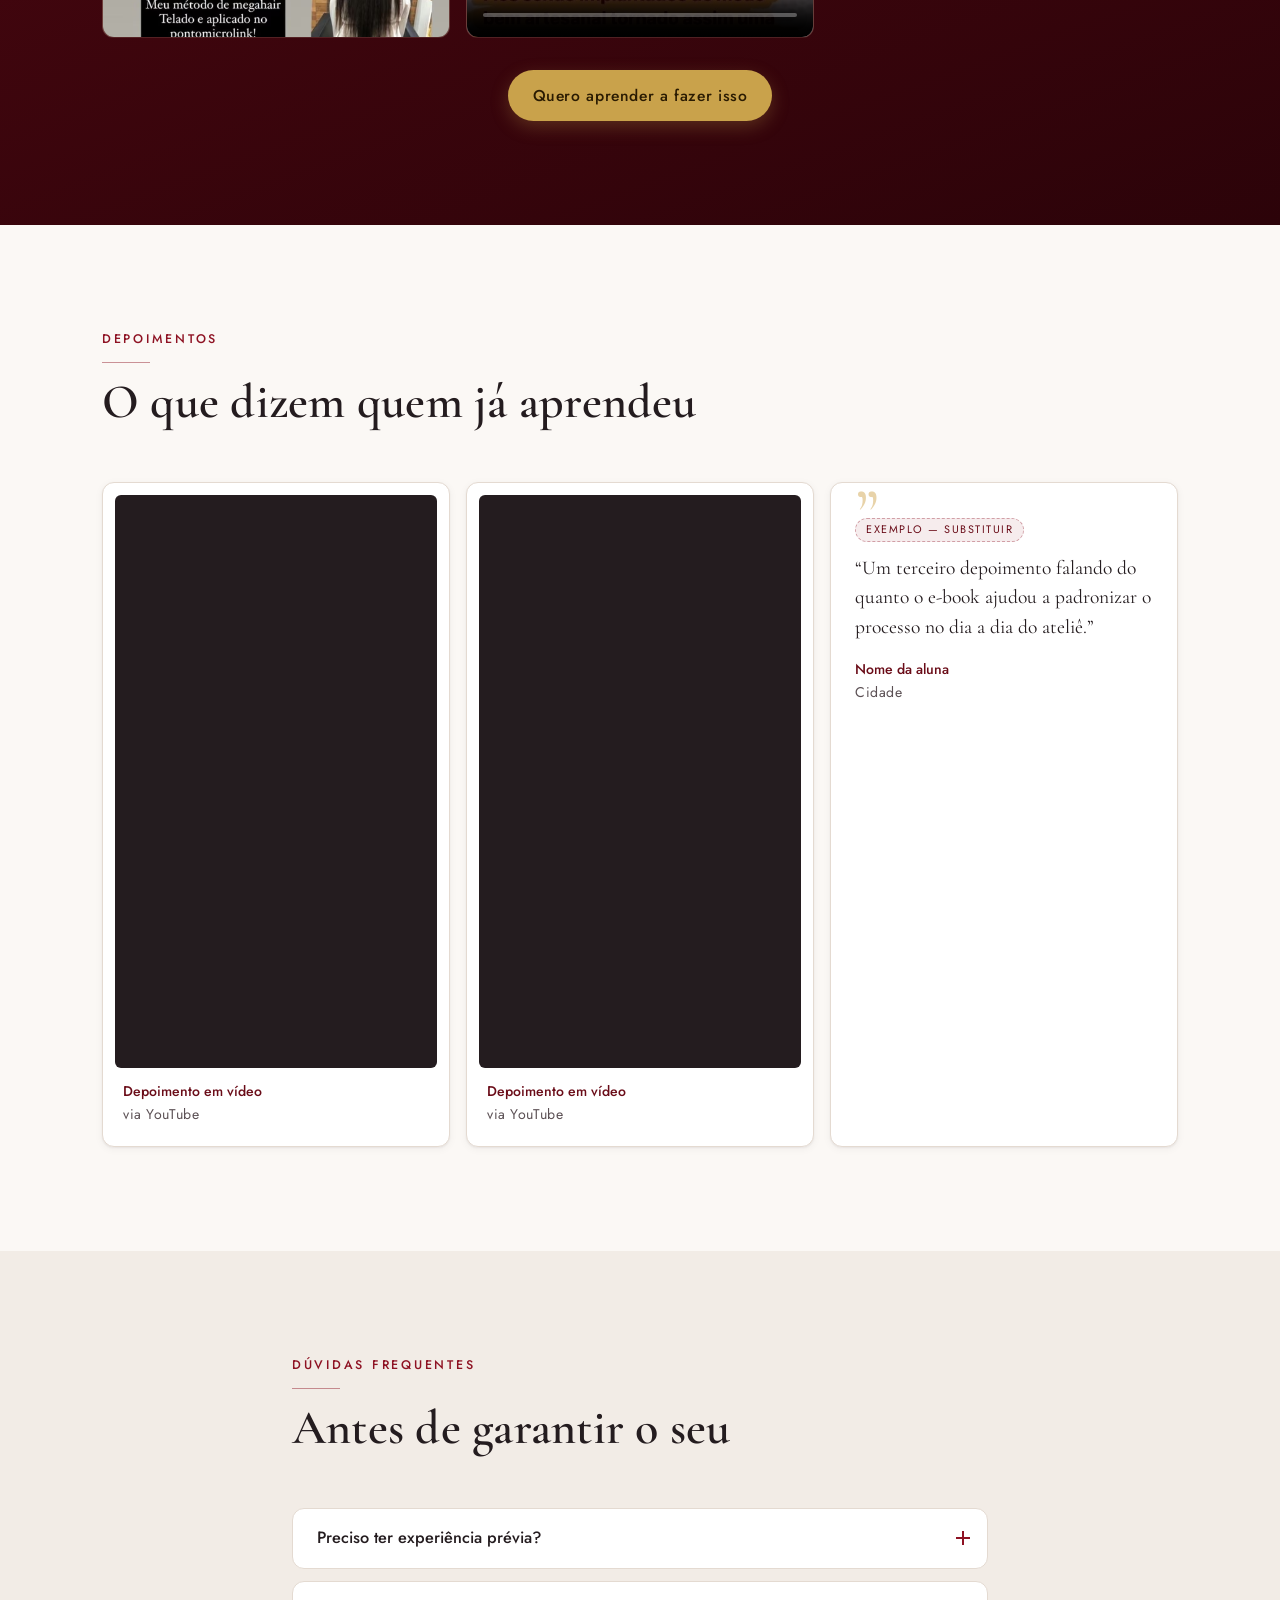
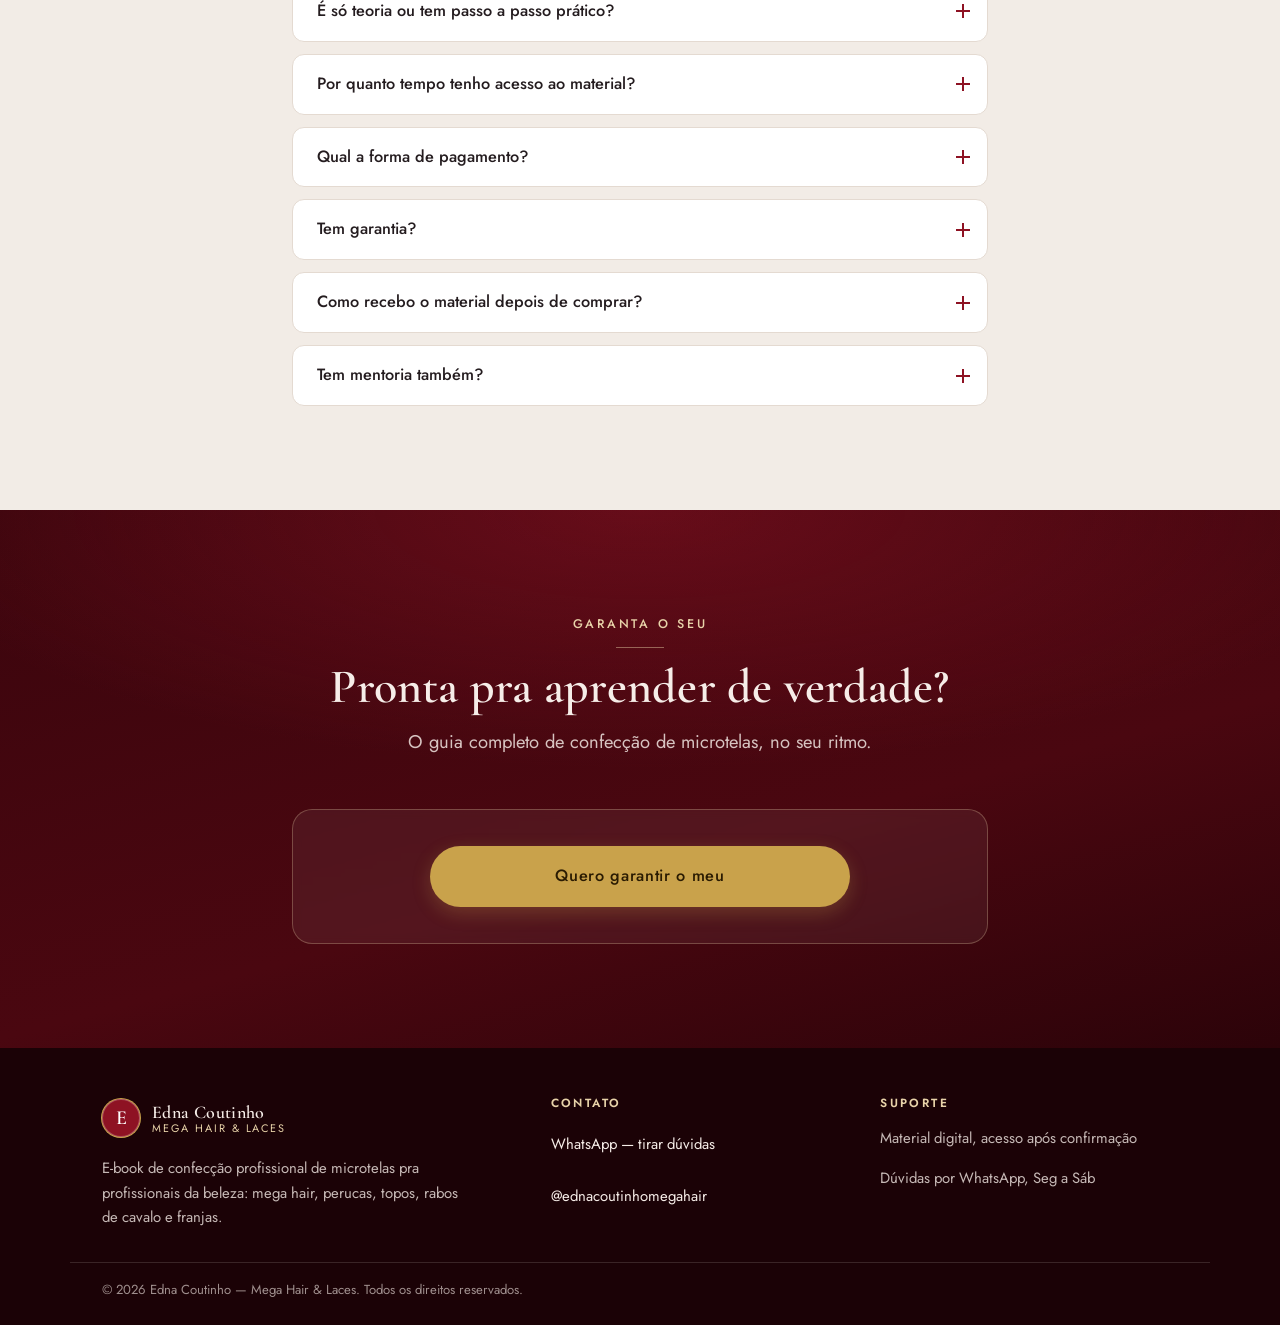
==== commit 64eecba7: "Add files via upload" ====
--- a/ebook.html
+++ b/ebook.html
@@ -47,8 +47,7 @@
       <a href="#duvidas">Dúvidas</a>
     </nav>
 
-    <a class="btn btn--primary btn--sm site-header__cta" data-checkout="ebook" href="#incluso">
-      <svg class="ico" viewBox="0 0 24 24" aria-hidden="true" focusable="false"><path d="M12.04 2A9.9 9.9 0 0 0 2.1 11.9c0 1.75.46 3.46 1.34 4.97L2 22l5.28-1.38a9.9 9.9 0 0 0 4.76 1.21h.01a9.9 9.9 0 0 0 9.9-9.9A9.9 9.9 0 0 0 12.04 2Zm5.8 14.05c-.24.68-1.4 1.3-1.94 1.35-.5.05-.97.24-3.28-.68-2.76-1.09-4.5-3.9-4.64-4.08-.13-.18-1.1-1.47-1.1-2.8 0-1.33.7-1.99.94-2.26.25-.27.54-.34.72-.34h.52c.17 0 .4-.06.62.48.24.57.8 1.98.87 2.13.07.14.11.31.02.5-.09.18-.13.29-.27.45l-.4.47c-.13.13-.27.28-.12.55.15.27.67 1.1 1.44 1.79.99.88 1.82 1.15 2.08 1.29.26.13.41.11.56-.07.15-.18.64-.75.81-1.01.17-.27.34-.22.57-.13.23.09 1.46.69 1.71.81.25.13.42.19.48.29.06.11.06.62-.18 1.3Z"/></svg>
+    <a class="btn btn--primary btn--sm site-header__cta" data-checkout="ebook" href="https://pay.hotmart.com/B107635545Y" target="_blank" rel="noopener">
       Garantir o meu
     </a>
   </div>
@@ -89,8 +88,7 @@
       </ul>
 
       <div class="hero__actions reveal">
-        <a class="btn btn--primary btn--lg" data-checkout="ebook" href="#incluso">
-          <svg class="ico" viewBox="0 0 24 24" aria-hidden="true" focusable="false"><path d="M12.04 2A9.9 9.9 0 0 0 2.1 11.9c0 1.75.46 3.46 1.34 4.97L2 22l5.28-1.38a9.9 9.9 0 0 0 4.76 1.21h.01a9.9 9.9 0 0 0 9.9-9.9A9.9 9.9 0 0 0 12.04 2Zm5.8 14.05c-.24.68-1.4 1.3-1.94 1.35-.5.05-.97.24-3.28-.68-2.76-1.09-4.5-3.9-4.64-4.08-.13-.18-1.1-1.47-1.1-2.8 0-1.33.7-1.99.94-2.26.25-.27.54-.34.72-.34h.52c.17 0 .4-.06.62.48.24.57.8 1.98.87 2.13.07.14.11.31.02.5-.09.18-.13.29-.27.45l-.4.47c-.13.13-.27.28-.12.55.15.27.67 1.1 1.44 1.79.99.88 1.82 1.15 2.08 1.29.26.13.41.11.56-.07.15-.18.64-.75.81-1.01.17-.27.34-.22.57-.13.23.09 1.46.69 1.71.81.25.13.42.19.48.29.06.11.06.62-.18 1.3Z"/></svg>
+        <a class="btn btn--primary btn--lg" data-checkout="ebook" href="https://pay.hotmart.com/B107635545Y" target="_blank" rel="noopener">
           Quero garantir o meu
         </a>
         <a class="btn btn--ghost btn--lg" href="#incluso">Ver o que está incluso</a>
@@ -254,7 +252,7 @@
         <li>Ficha técnica, checklist e precificação</li>
         <li>Acesso imediato em PDF</li>
       </ul>
-      <a class="btn btn--primary" data-checkout="ebook" href="#incluso">Quero começar agora</a>
+      <a class="btn btn--primary" data-checkout="ebook" href="https://pay.hotmart.com/B107635545Y" target="_blank" rel="noopener">Quero começar agora</a>
     </div>
   </div>
 </section>
@@ -290,7 +288,7 @@
     </ul>
 
     <p class="gallery__cta reveal">
-      <a class="btn btn--gold" data-checkout="ebook" href="#incluso">Quero aprender a fazer isso</a>
+      <a class="btn btn--gold" data-checkout="ebook" href="https://pay.hotmart.com/B107635545Y" target="_blank" rel="noopener">Quero aprender a fazer isso</a>
     </p>
   </div>
 </section>
@@ -381,14 +379,8 @@
     </header>
 
     <div class="cta__buy reveal">
-      <a class="btn btn--gold btn--lg btn--block" data-checkout="ebook" href="#incluso">
-        <svg class="ico" viewBox="0 0 24 24" aria-hidden="true" focusable="false"><path d="M12.04 2A9.9 9.9 0 0 0 2.1 11.9c0 1.75.46 3.46 1.34 4.97L2 22l5.28-1.38a9.9 9.9 0 0 0 4.76 1.21h.01a9.9 9.9 0 0 0 9.9-9.9A9.9 9.9 0 0 0 12.04 2Zm5.8 14.05c-.24.68-1.4 1.3-1.94 1.35-.5.05-.97.24-3.28-.68-2.76-1.09-4.5-3.9-4.64-4.08-.13-.18-1.1-1.47-1.1-2.8 0-1.33.7-1.99.94-2.26.25-.27.54-.34.72-.34h.52c.17 0 .4-.06.62.48.24.57.8 1.98.87 2.13.07.14.11.31.02.5-.09.18-.13.29-.27.45l-.4.47c-.13.13-.27.28-.12.55.15.27.67 1.1 1.44 1.79.99.88 1.82 1.15 2.08 1.29.26.13.41.11.56-.07.15-.18.64-.75.81-1.01.17-.27.34-.22.57-.13.23.09 1.46.69 1.71.81.25.13.42.19.48.29.06.11.06.62-.18 1.3Z"/></svg>
+      <a class="btn btn--gold btn--lg btn--block" data-checkout="ebook" href="https://pay.hotmart.com/B107635545Y" target="_blank" rel="noopener">
         Quero garantir o meu
-      </a>
-      <p class="form__note">Prefere tirar dúvidas antes? Me chama:</p>
-      <a class="btn btn--ghost btn--lg btn--block" data-wa href="#agendar">
-        <svg class="ico" viewBox="0 0 24 24" aria-hidden="true" focusable="false"><path d="M12.04 2A9.9 9.9 0 0 0 2.1 11.9c0 1.75.46 3.46 1.34 4.97L2 22l5.28-1.38a9.9 9.9 0 0 0 4.76 1.21h.01a9.9 9.9 0 0 0 9.9-9.9A9.9 9.9 0 0 0 12.04 2Zm5.8 14.05c-.24.68-1.4 1.3-1.94 1.35-.5.05-.97.24-3.28-.68-2.76-1.09-4.5-3.9-4.64-4.08-.13-.18-1.1-1.47-1.1-2.8 0-1.33.7-1.99.94-2.26.25-.27.54-.34.72-.34h.52c.17 0 .4-.06.62.48.24.57.8 1.98.87 2.13.07.14.11.31.02.5-.09.18-.13.29-.27.45l-.4.47c-.13.13-.27.28-.12.55.15.27.67 1.1 1.44 1.79.99.88 1.82 1.15 2.08 1.29.26.13.41.11.56-.07.15-.18.64-.75.81-1.01.17-.27.34-.22.57-.13.23.09 1.46.69 1.71.81.25.13.42.19.48.29.06.11.06.62-.18 1.3Z"/></svg>
-        Falar comigo no WhatsApp
       </a>
     </div>
   </div>
@@ -435,8 +427,7 @@
 
 <!-- Barra fixa de CTA no mobile -->
 <div class="sticky-cta">
-  <a class="btn btn--primary btn--block" data-checkout="ebook" href="#incluso">
-    <svg class="ico" viewBox="0 0 24 24" aria-hidden="true" focusable="false"><path d="M12.04 2A9.9 9.9 0 0 0 2.1 11.9c0 1.75.46 3.46 1.34 4.97L2 22l5.28-1.38a9.9 9.9 0 0 0 4.76 1.21h.01a9.9 9.9 0 0 0 9.9-9.9A9.9 9.9 0 0 0 12.04 2Zm5.8 14.05c-.24.68-1.4 1.3-1.94 1.35-.5.05-.97.24-3.28-.68-2.76-1.09-4.5-3.9-4.64-4.08-.13-.18-1.1-1.47-1.1-2.8 0-1.33.7-1.99.94-2.26.25-.27.54-.34.72-.34h.52c.17 0 .4-.06.62.48.24.57.8 1.98.87 2.13.07.14.11.31.02.5-.09.18-.13.29-.27.45l-.4.47c-.13.13-.27.28-.12.55.15.27.67 1.1 1.44 1.79.99.88 1.82 1.15 2.08 1.29.26.13.41.11.56-.07.15-.18.64-.75.81-1.01.17-.27.34-.22.57-.13.23.09 1.46.69 1.71.81.25.13.42.19.48.29.06.11.06.62-.18 1.3Z"/></svg>
+  <a class="btn btn--primary btn--block" data-checkout="ebook" href="https://pay.hotmart.com/B107635545Y" target="_blank" rel="noopener">
     Quero garantir o meu
   </a>
 </div>
@@ -520,3 +511,4 @@
 <script src="assets/js/main.js" defer></script>
 </body>
 </html>
+
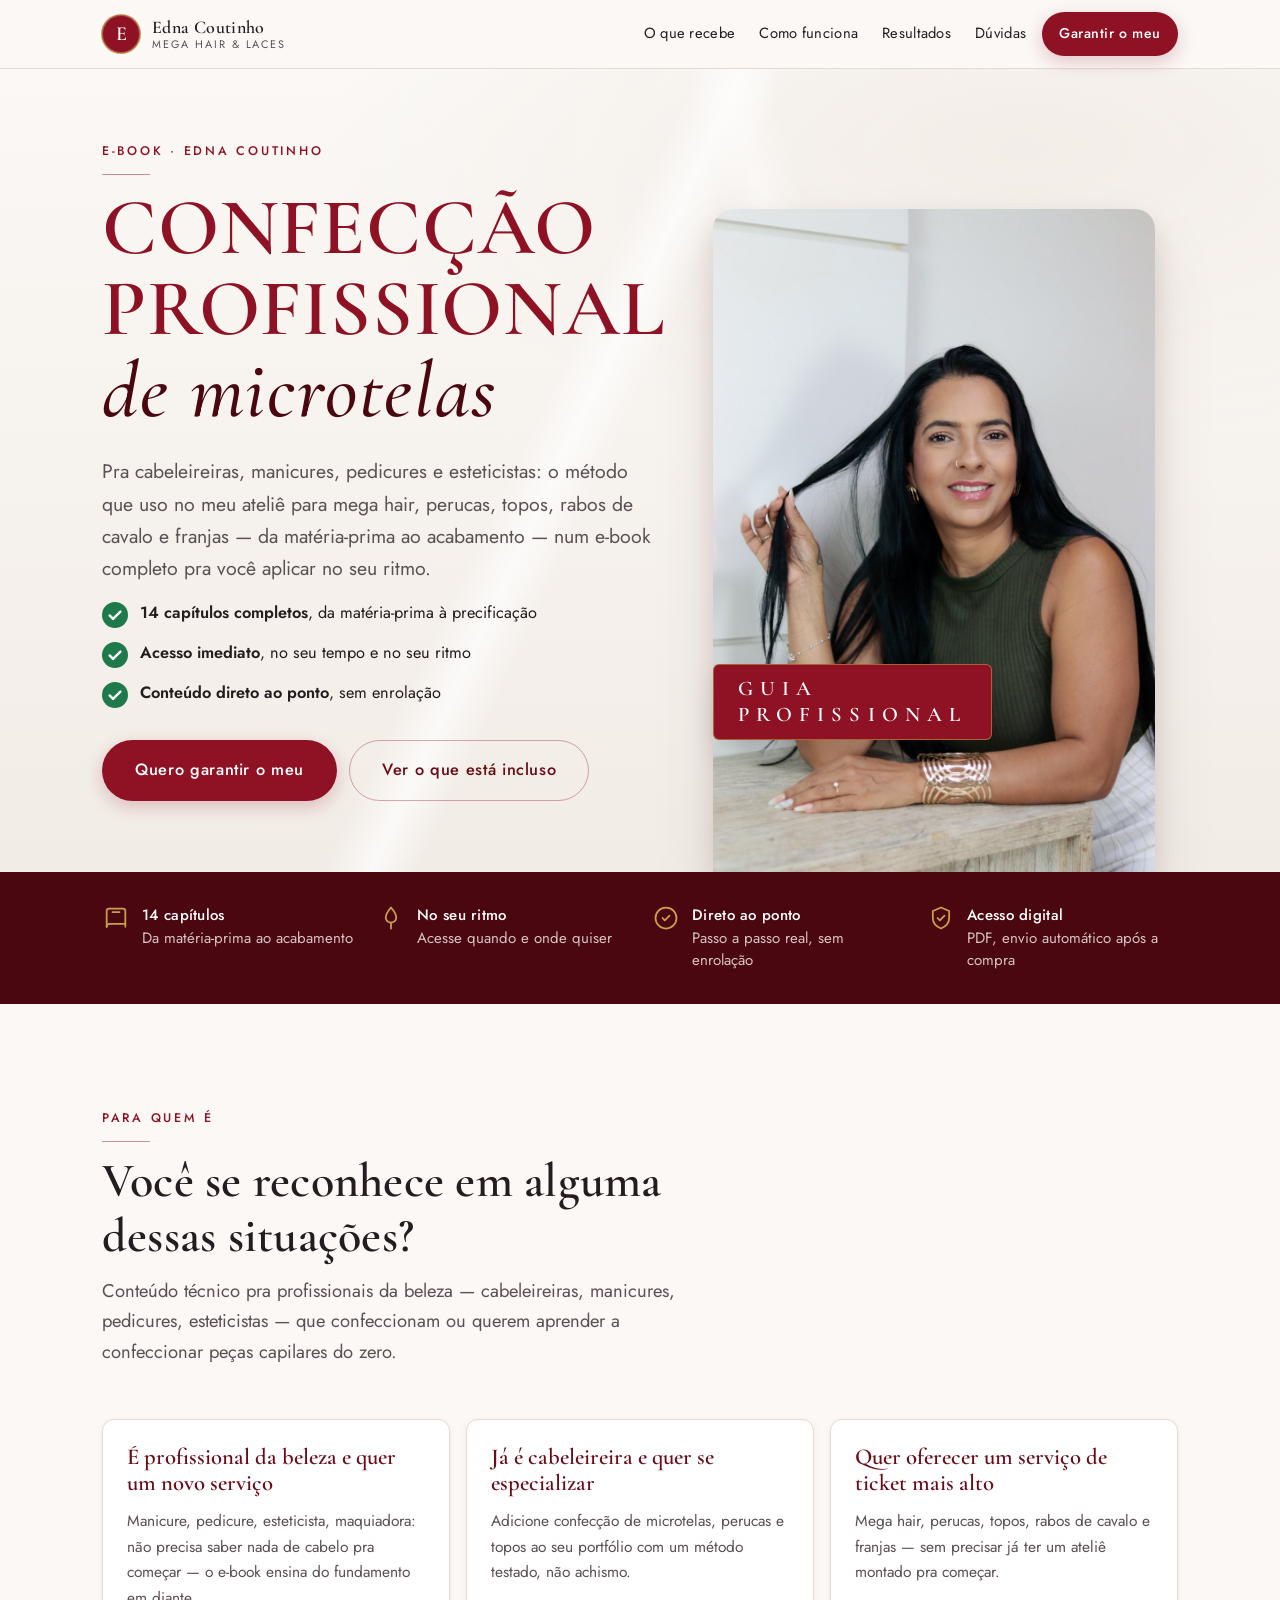
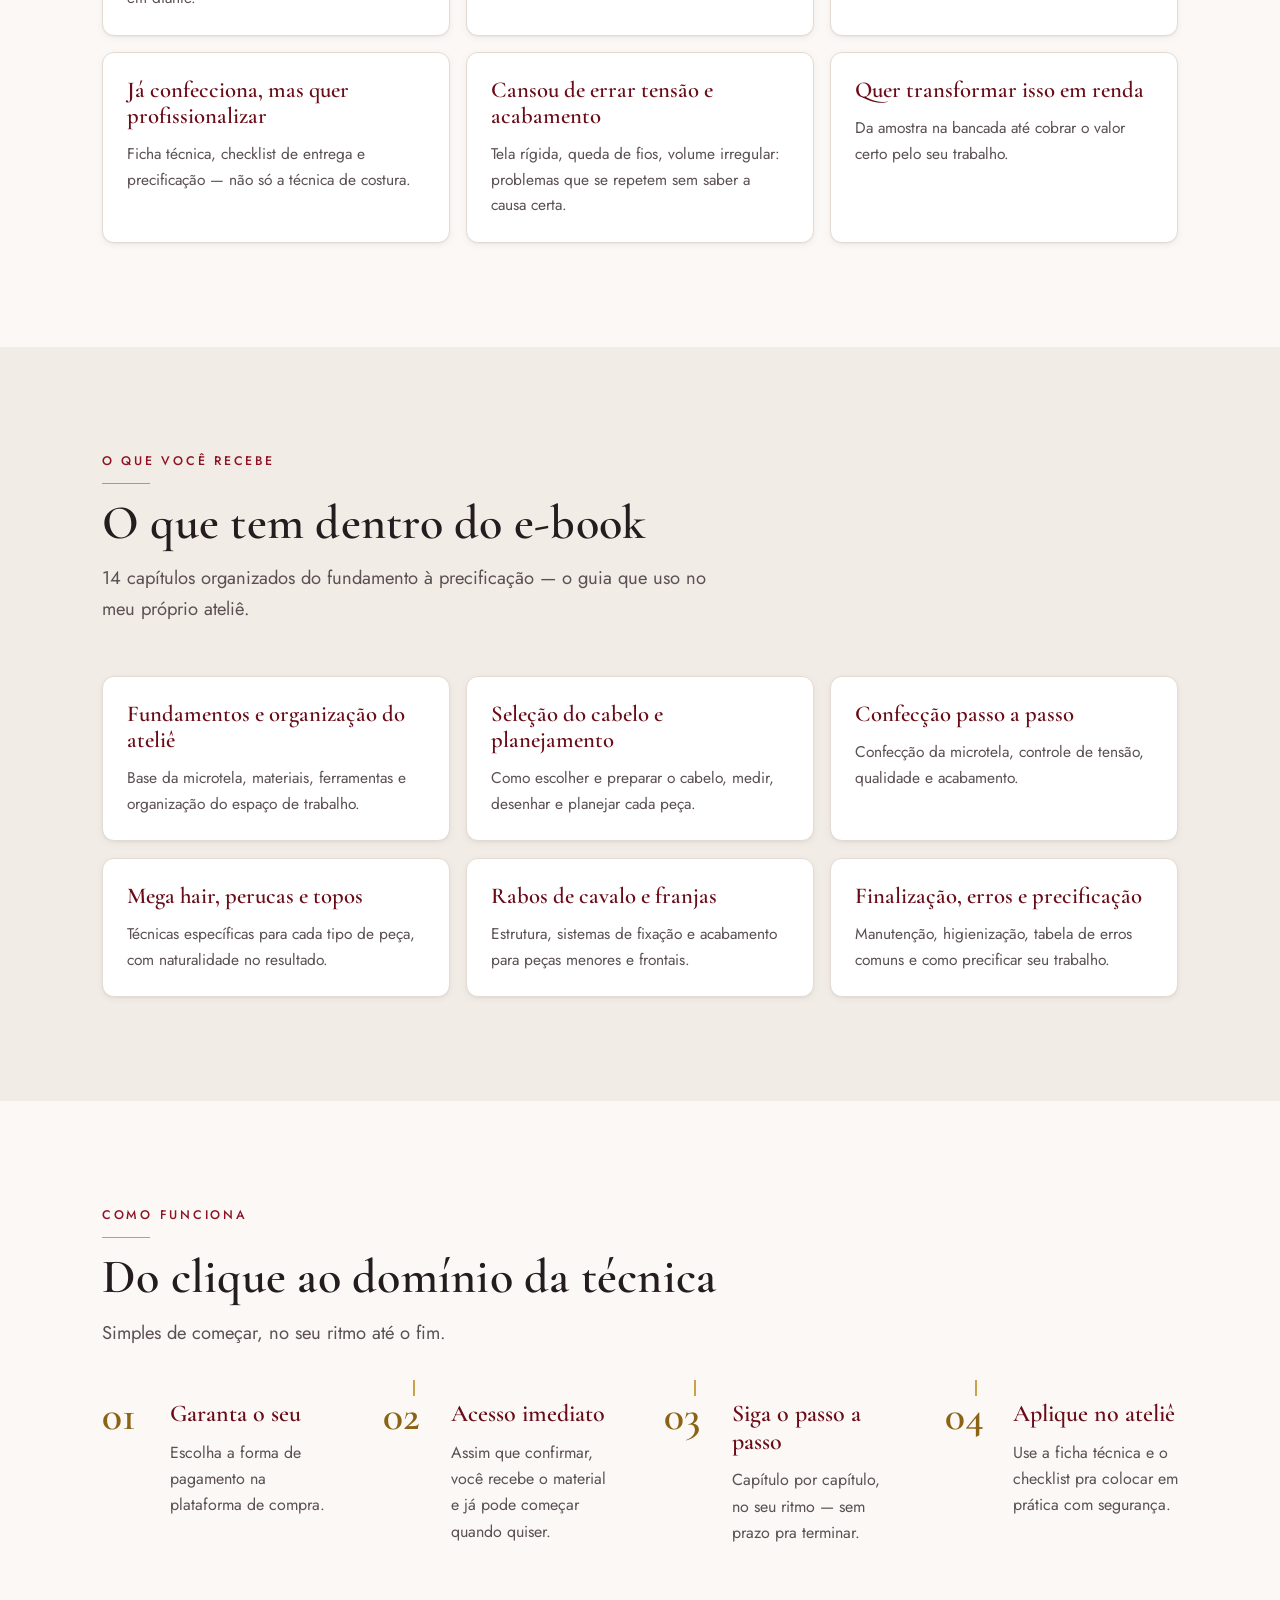
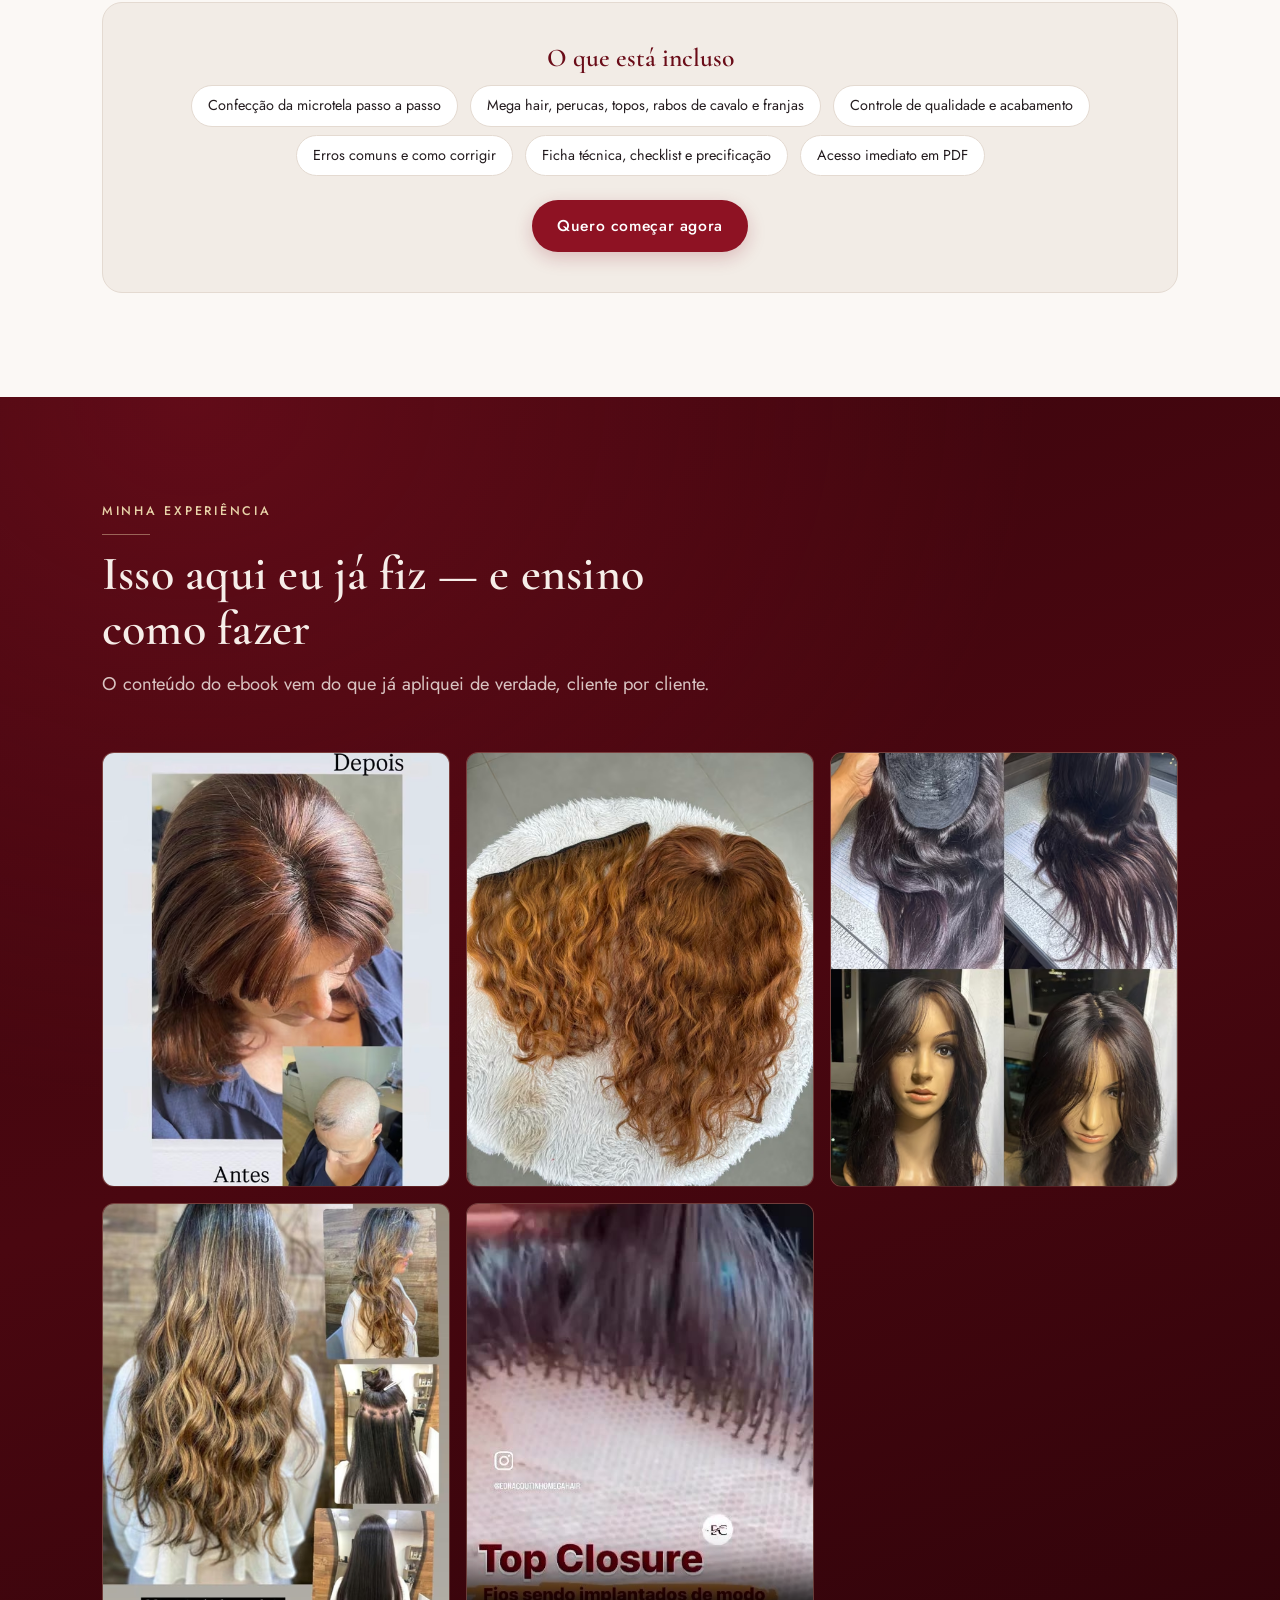
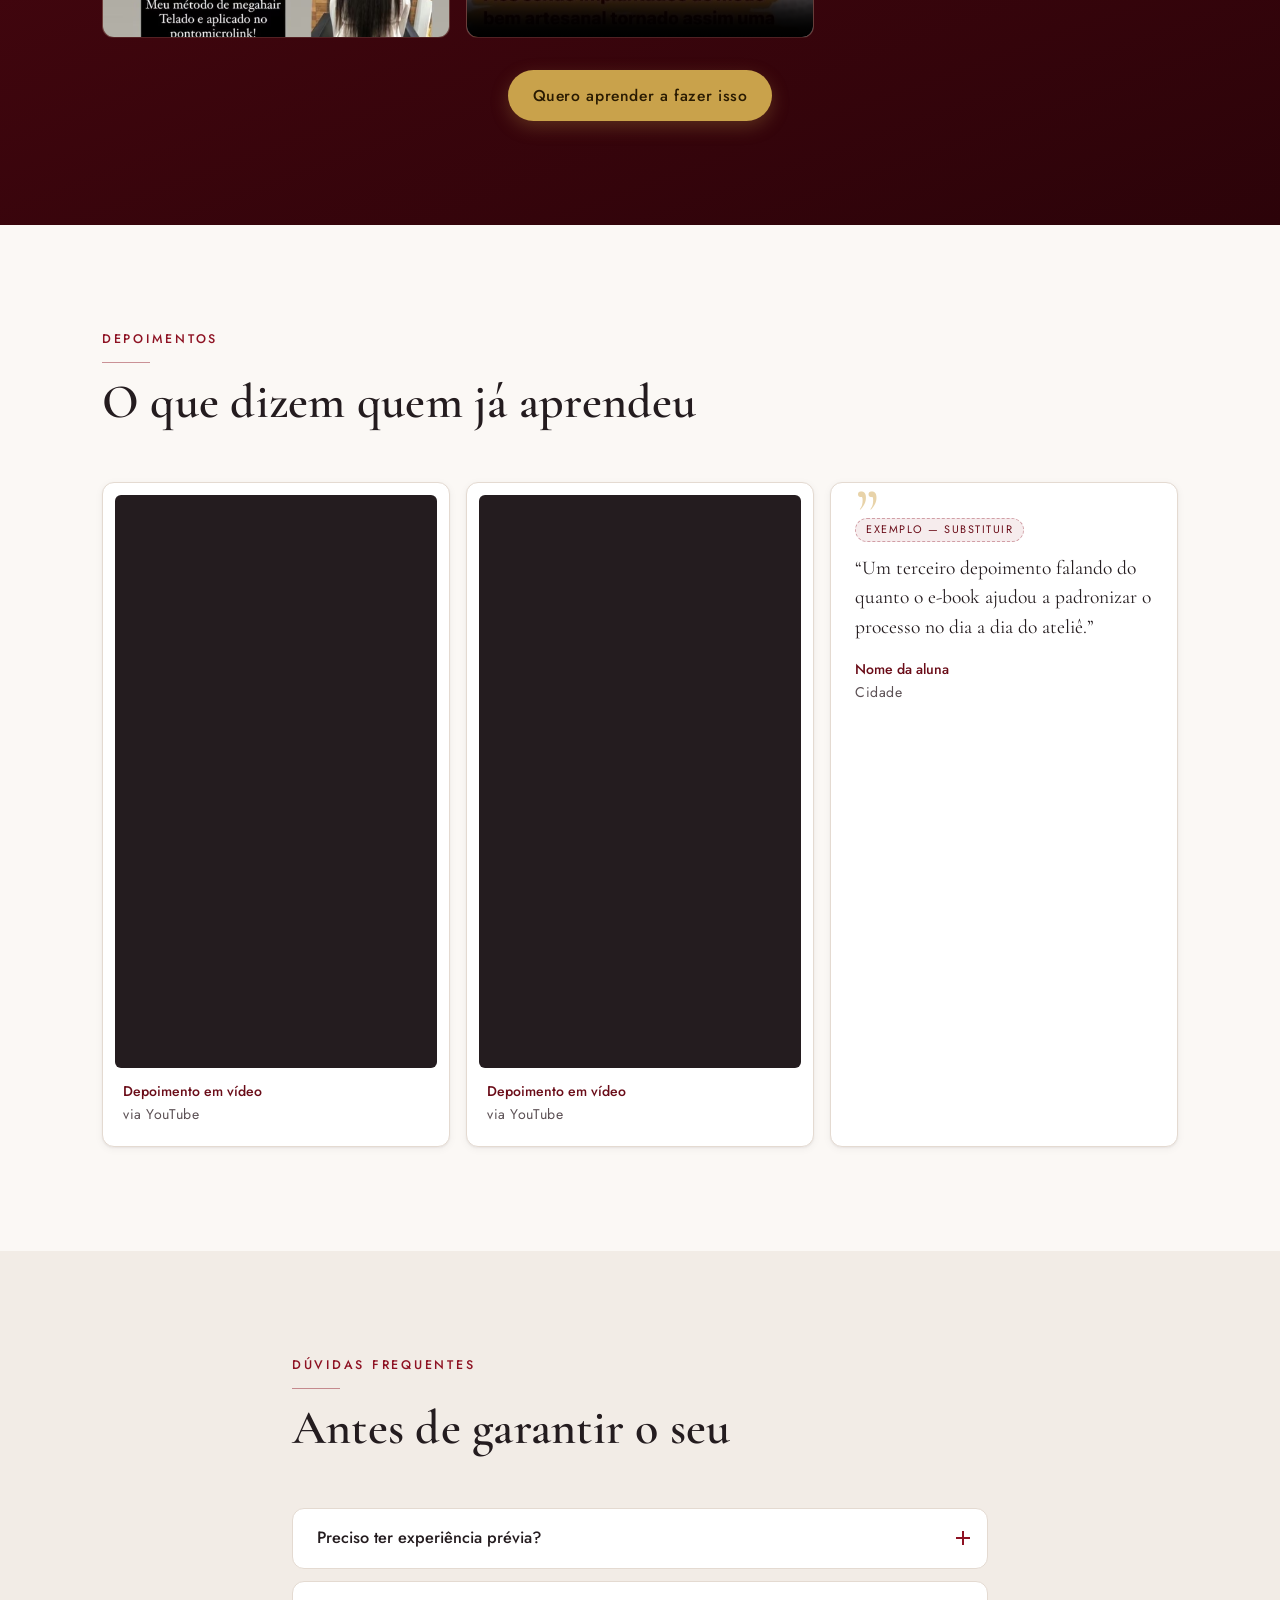
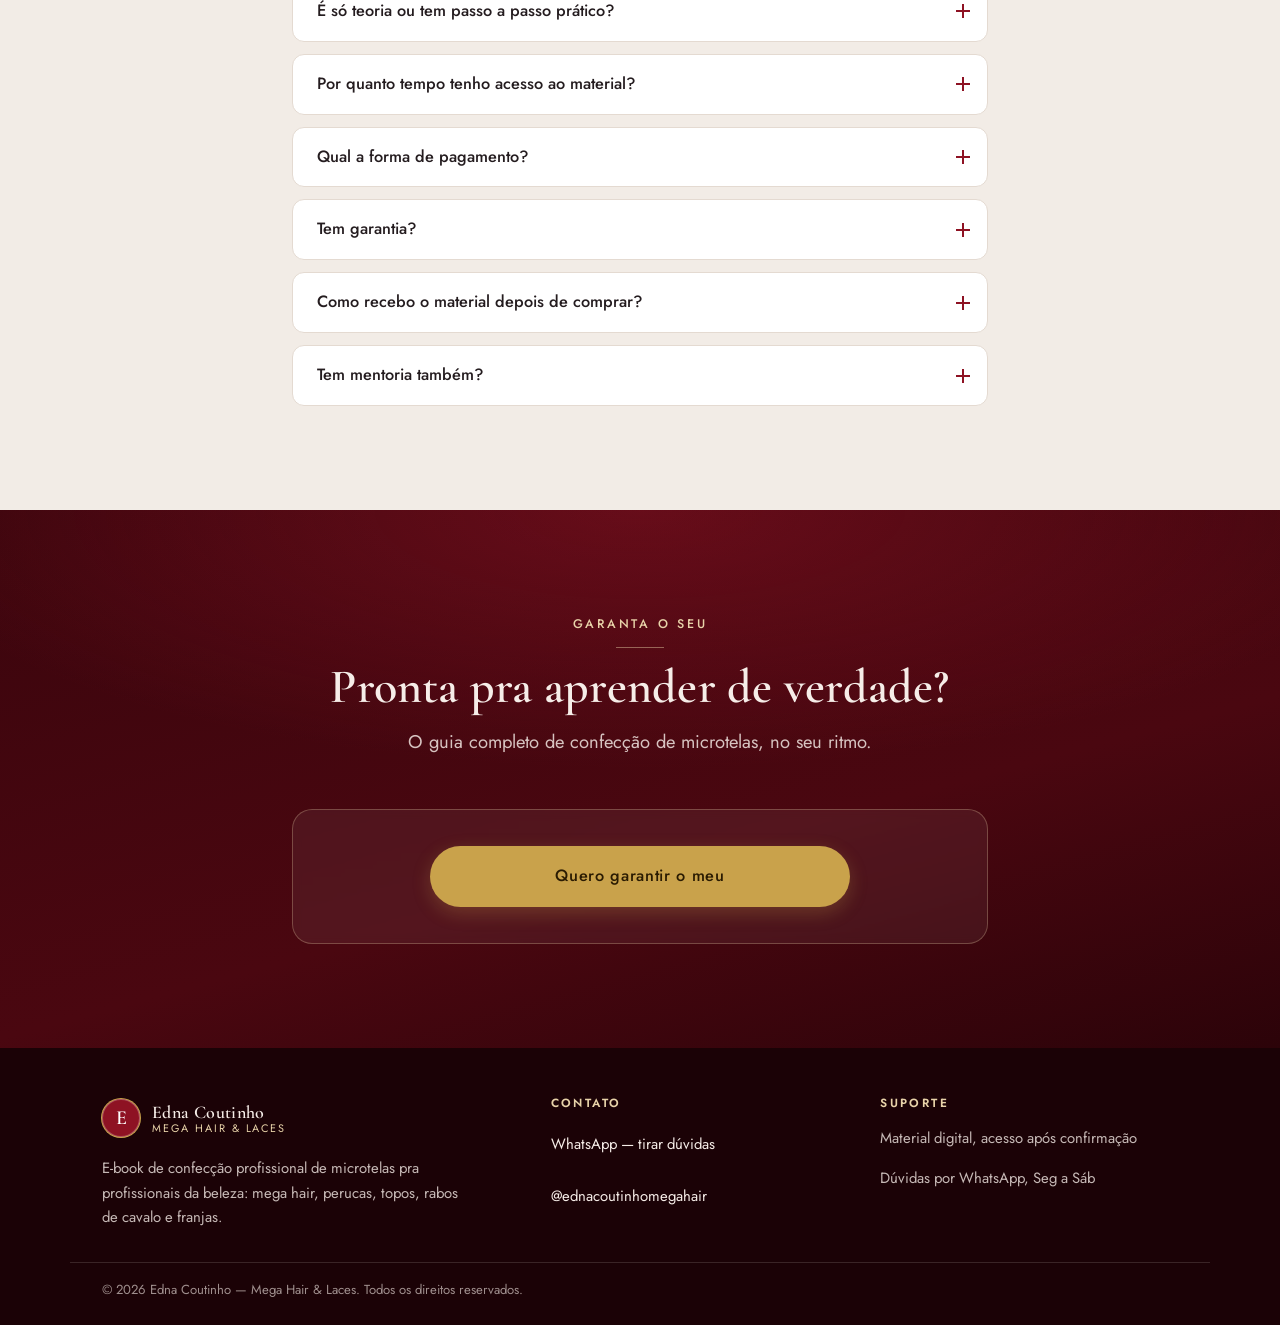
==== commit d38575d5: "Atualiza link de checkout do ebook (Hotmart) Co-Authored-By: Claude Sonnet 5.5 <noreply@anthropic.co" ====
--- a/ebook.html
+++ b/ebook.html
@@ -47,7 +47,7 @@
       <a href="#duvidas">Dúvidas</a>
     </nav>
 
-    <a class="btn btn--primary btn--sm site-header__cta" data-checkout="ebook" href="https://pay.hotmart.com/B107635545Y" target="_blank" rel="noopener">
+    <a class="btn btn--primary btn--sm site-header__cta" data-checkout="ebook" href="https://pay.hotmart.com/H107957378V" target="_blank" rel="noopener">
       Garantir o meu
     </a>
   </div>
@@ -88,7 +88,7 @@
       </ul>
 
       <div class="hero__actions reveal">
-        <a class="btn btn--primary btn--lg" data-checkout="ebook" href="https://pay.hotmart.com/B107635545Y" target="_blank" rel="noopener">
+        <a class="btn btn--primary btn--lg" data-checkout="ebook" href="https://pay.hotmart.com/H107957378V" target="_blank" rel="noopener">
           Quero garantir o meu
         </a>
         <a class="btn btn--ghost btn--lg" href="#incluso">Ver o que está incluso</a>
@@ -252,7 +252,7 @@
         <li>Ficha técnica, checklist e precificação</li>
         <li>Acesso imediato em PDF</li>
       </ul>
-      <a class="btn btn--primary" data-checkout="ebook" href="https://pay.hotmart.com/B107635545Y" target="_blank" rel="noopener">Quero começar agora</a>
+      <a class="btn btn--primary" data-checkout="ebook" href="https://pay.hotmart.com/H107957378V" target="_blank" rel="noopener">Quero começar agora</a>
     </div>
   </div>
 </section>
@@ -288,7 +288,7 @@
     </ul>
 
     <p class="gallery__cta reveal">
-      <a class="btn btn--gold" data-checkout="ebook" href="https://pay.hotmart.com/B107635545Y" target="_blank" rel="noopener">Quero aprender a fazer isso</a>
+      <a class="btn btn--gold" data-checkout="ebook" href="https://pay.hotmart.com/H107957378V" target="_blank" rel="noopener">Quero aprender a fazer isso</a>
     </p>
   </div>
 </section>
@@ -379,7 +379,7 @@
     </header>
 
     <div class="cta__buy reveal">
-      <a class="btn btn--gold btn--lg btn--block" data-checkout="ebook" href="https://pay.hotmart.com/B107635545Y" target="_blank" rel="noopener">
+      <a class="btn btn--gold btn--lg btn--block" data-checkout="ebook" href="https://pay.hotmart.com/H107957378V" target="_blank" rel="noopener">
         Quero garantir o meu
       </a>
     </div>
@@ -427,7 +427,7 @@
 
 <!-- Barra fixa de CTA no mobile -->
 <div class="sticky-cta">
-  <a class="btn btn--primary btn--block" data-checkout="ebook" href="https://pay.hotmart.com/B107635545Y" target="_blank" rel="noopener">
+  <a class="btn btn--primary btn--block" data-checkout="ebook" href="https://pay.hotmart.com/H107957378V" target="_blank" rel="noopener">
     Quero garantir o meu
   </a>
 </div>
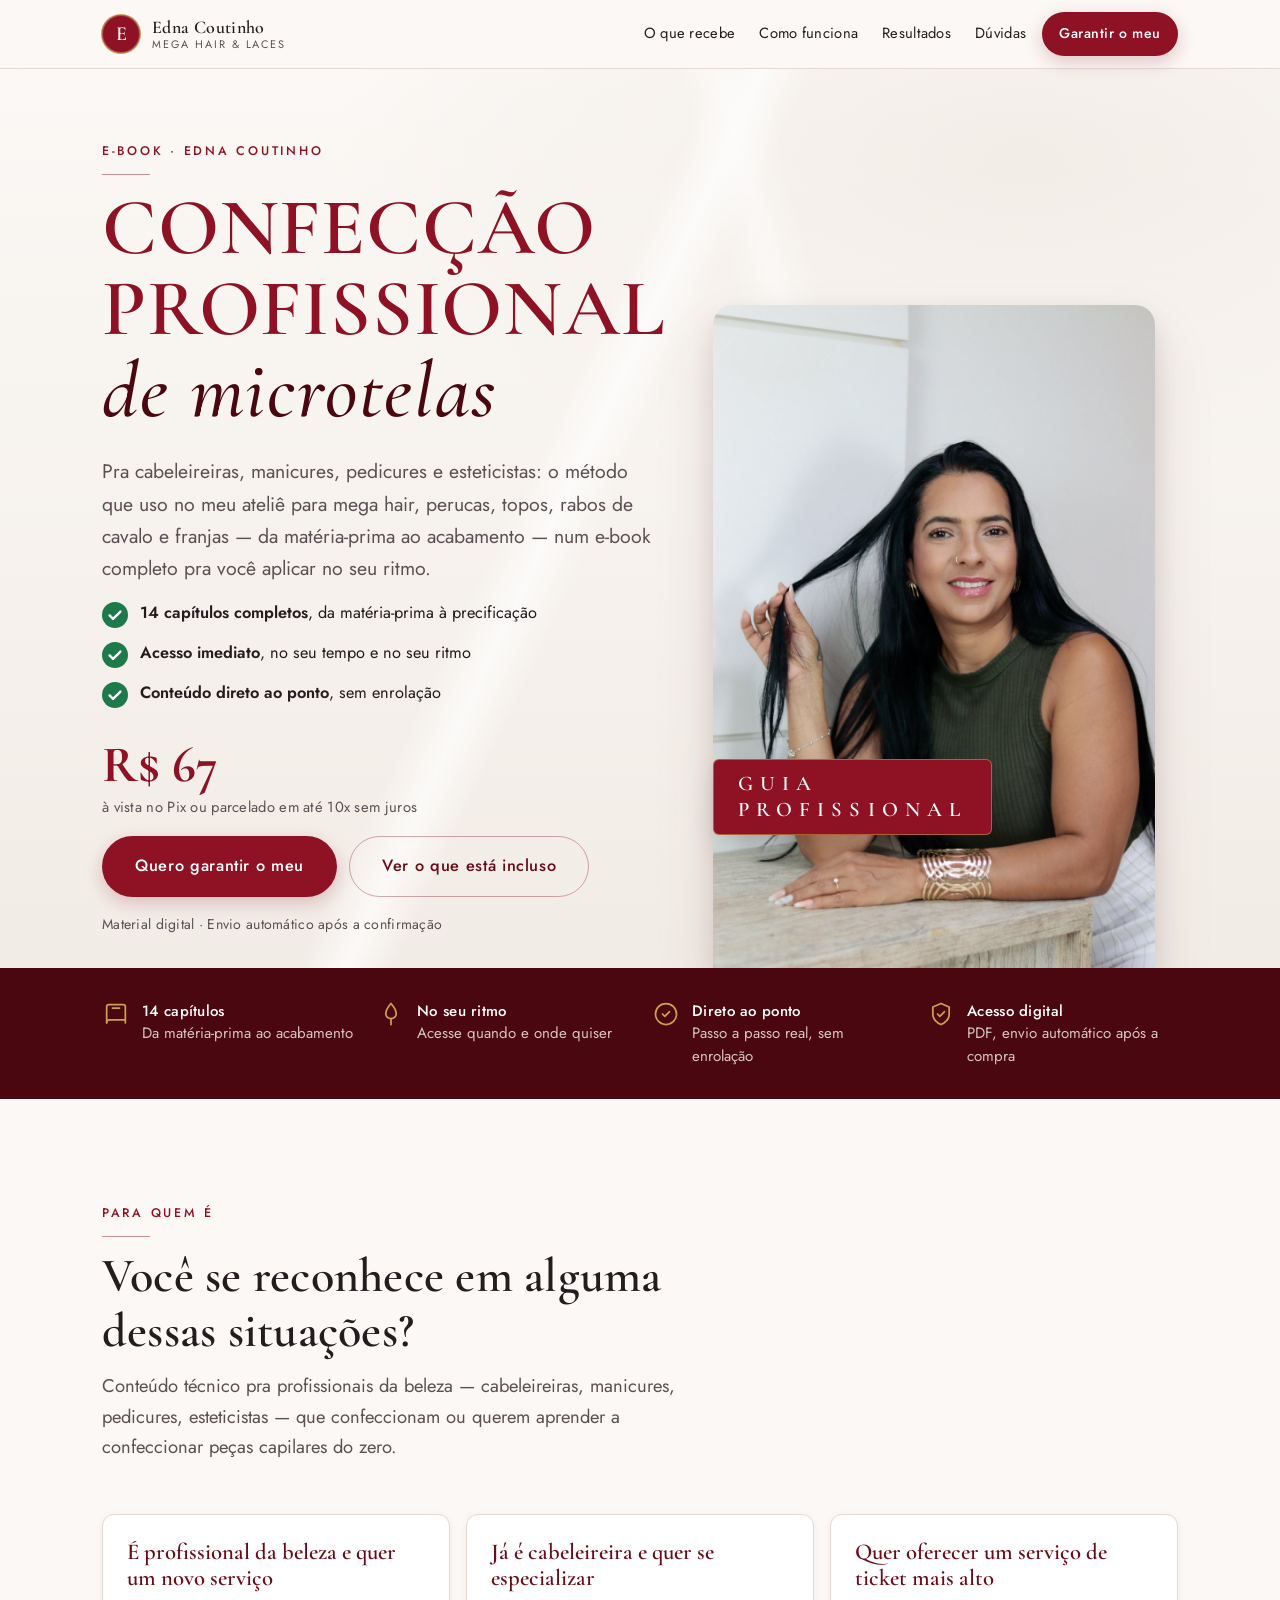
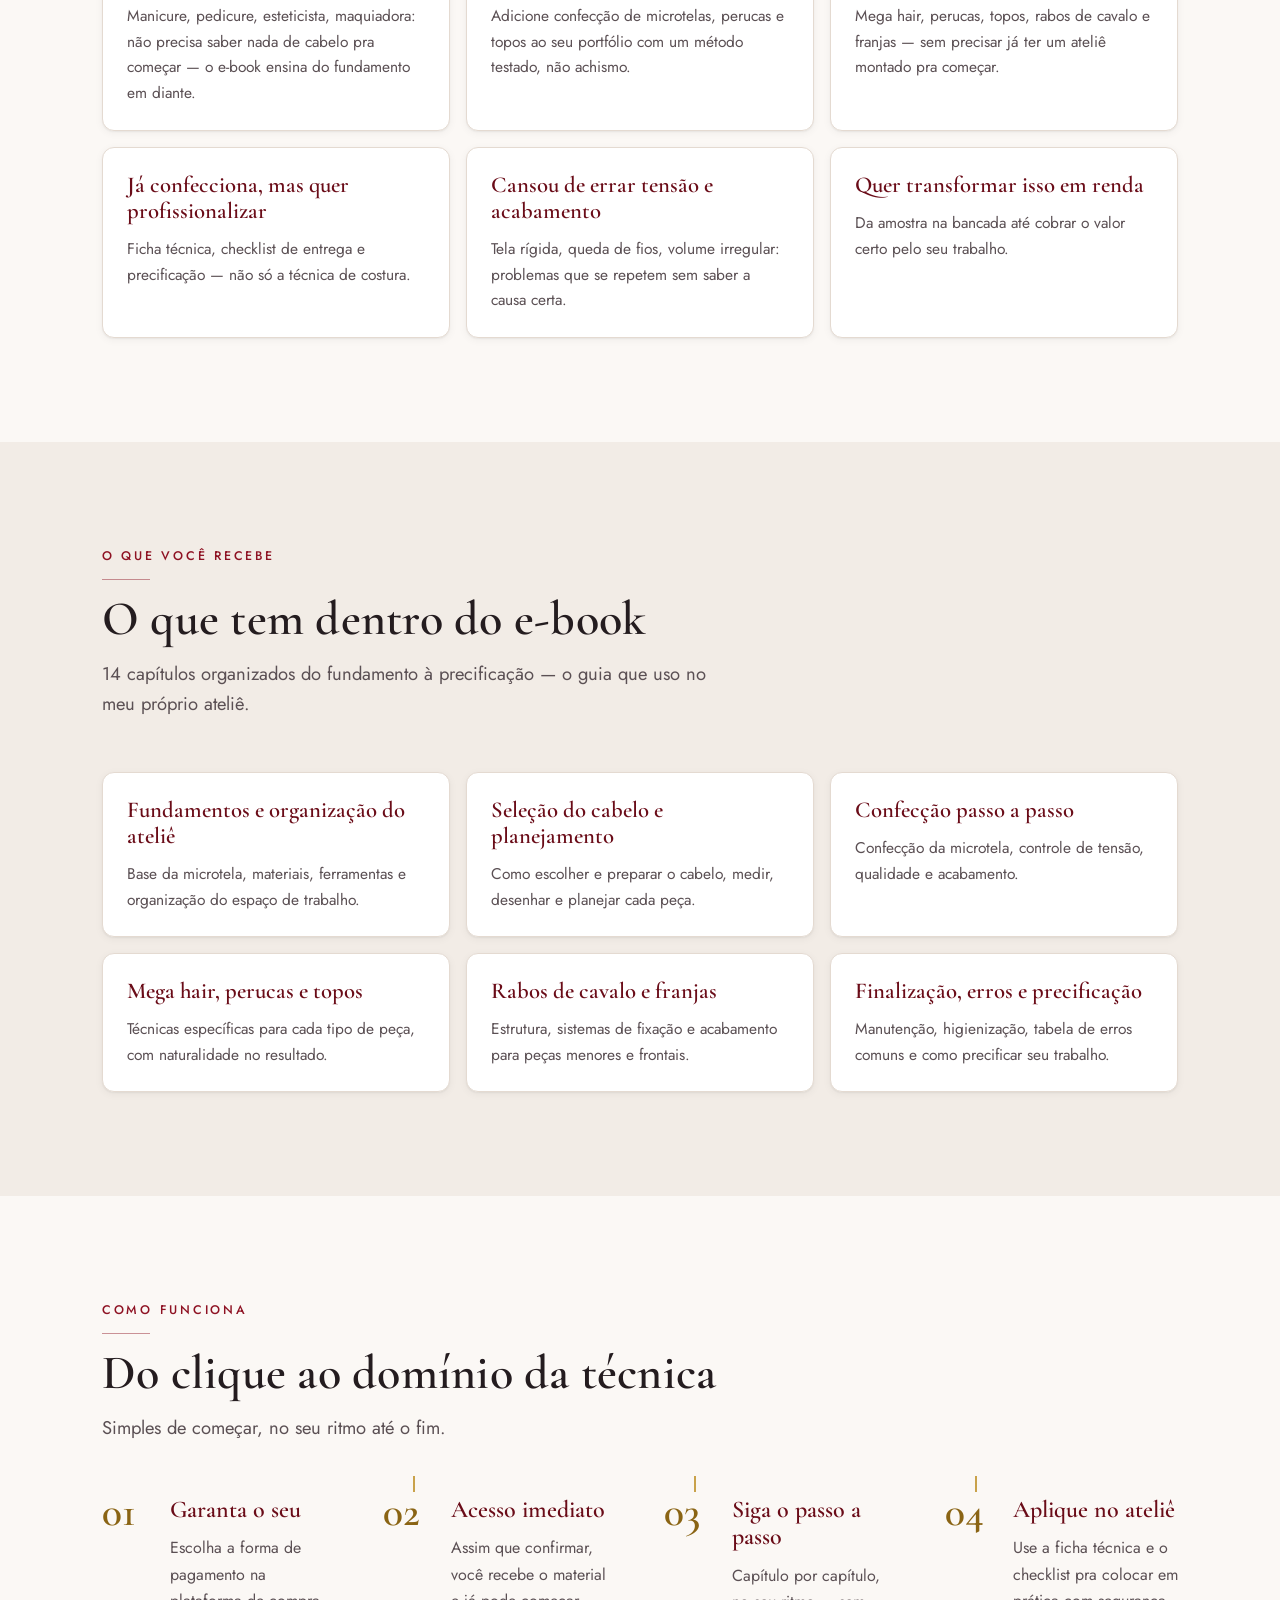
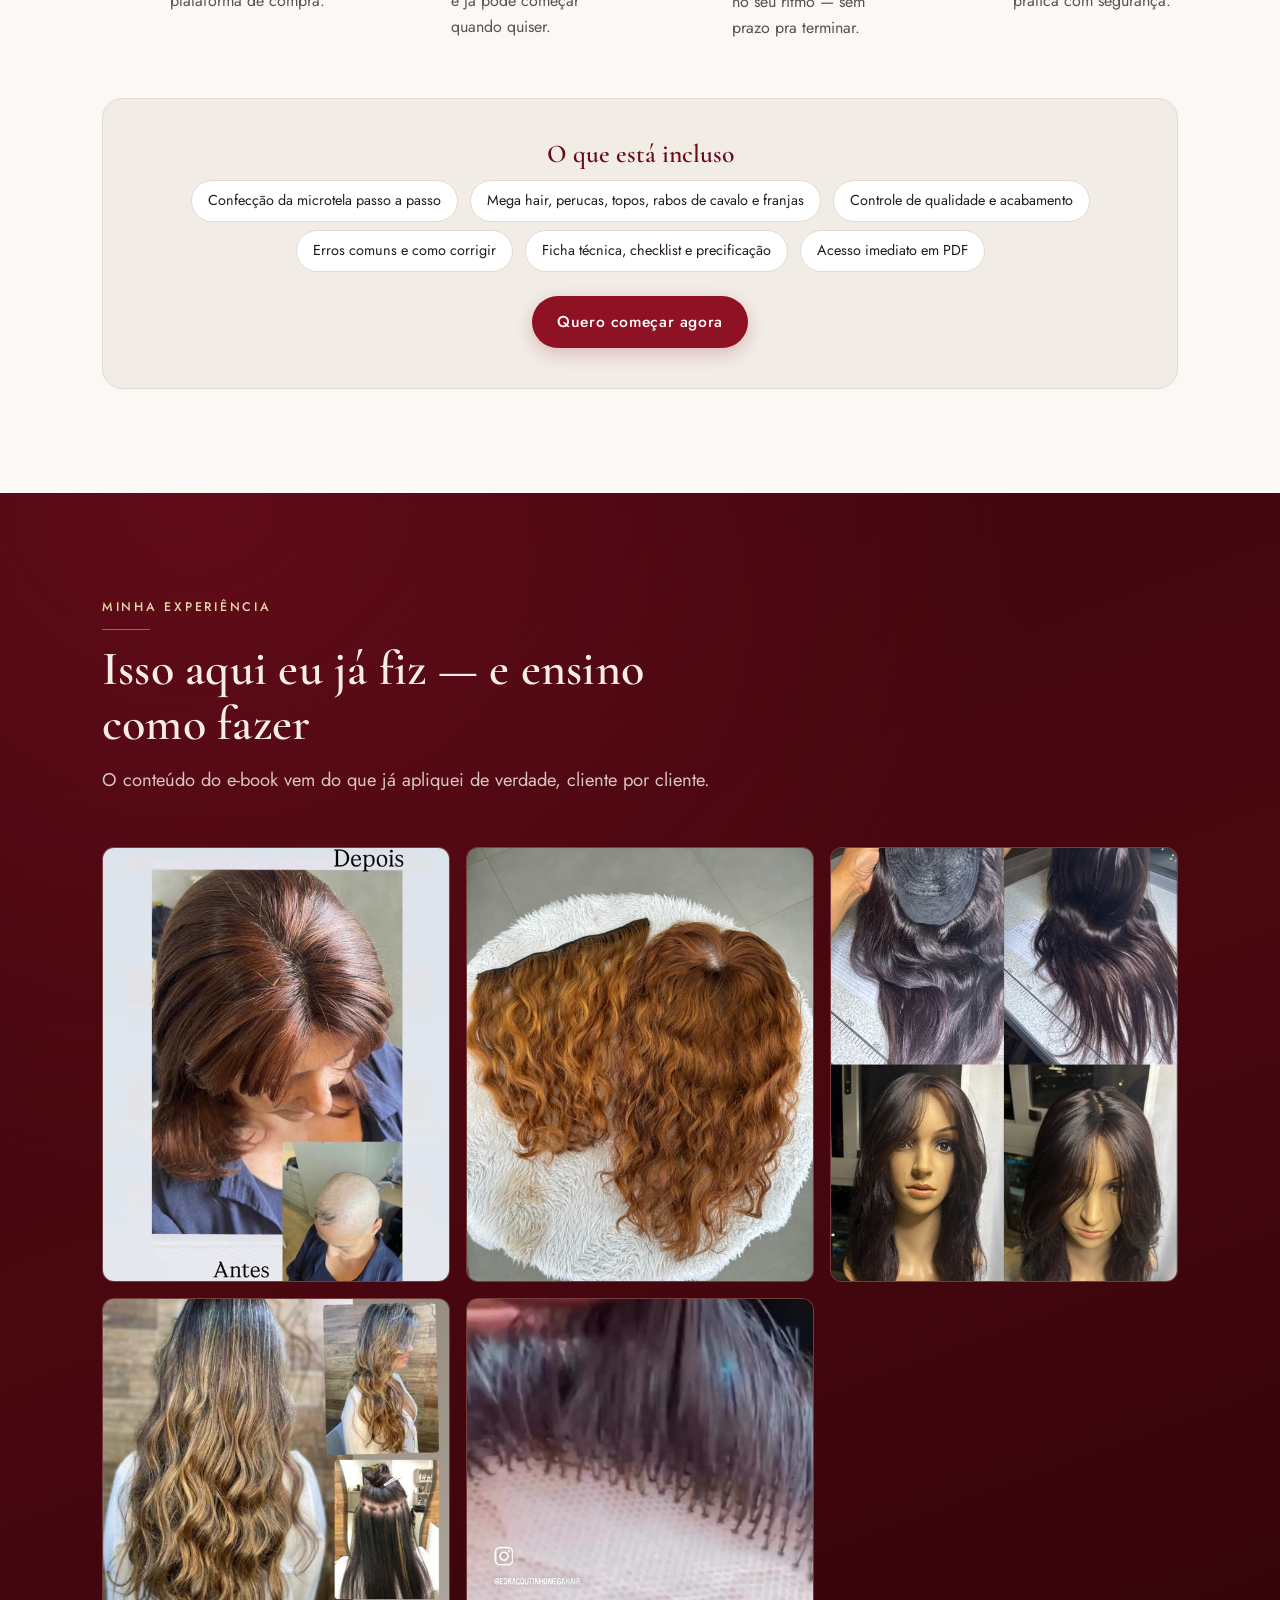
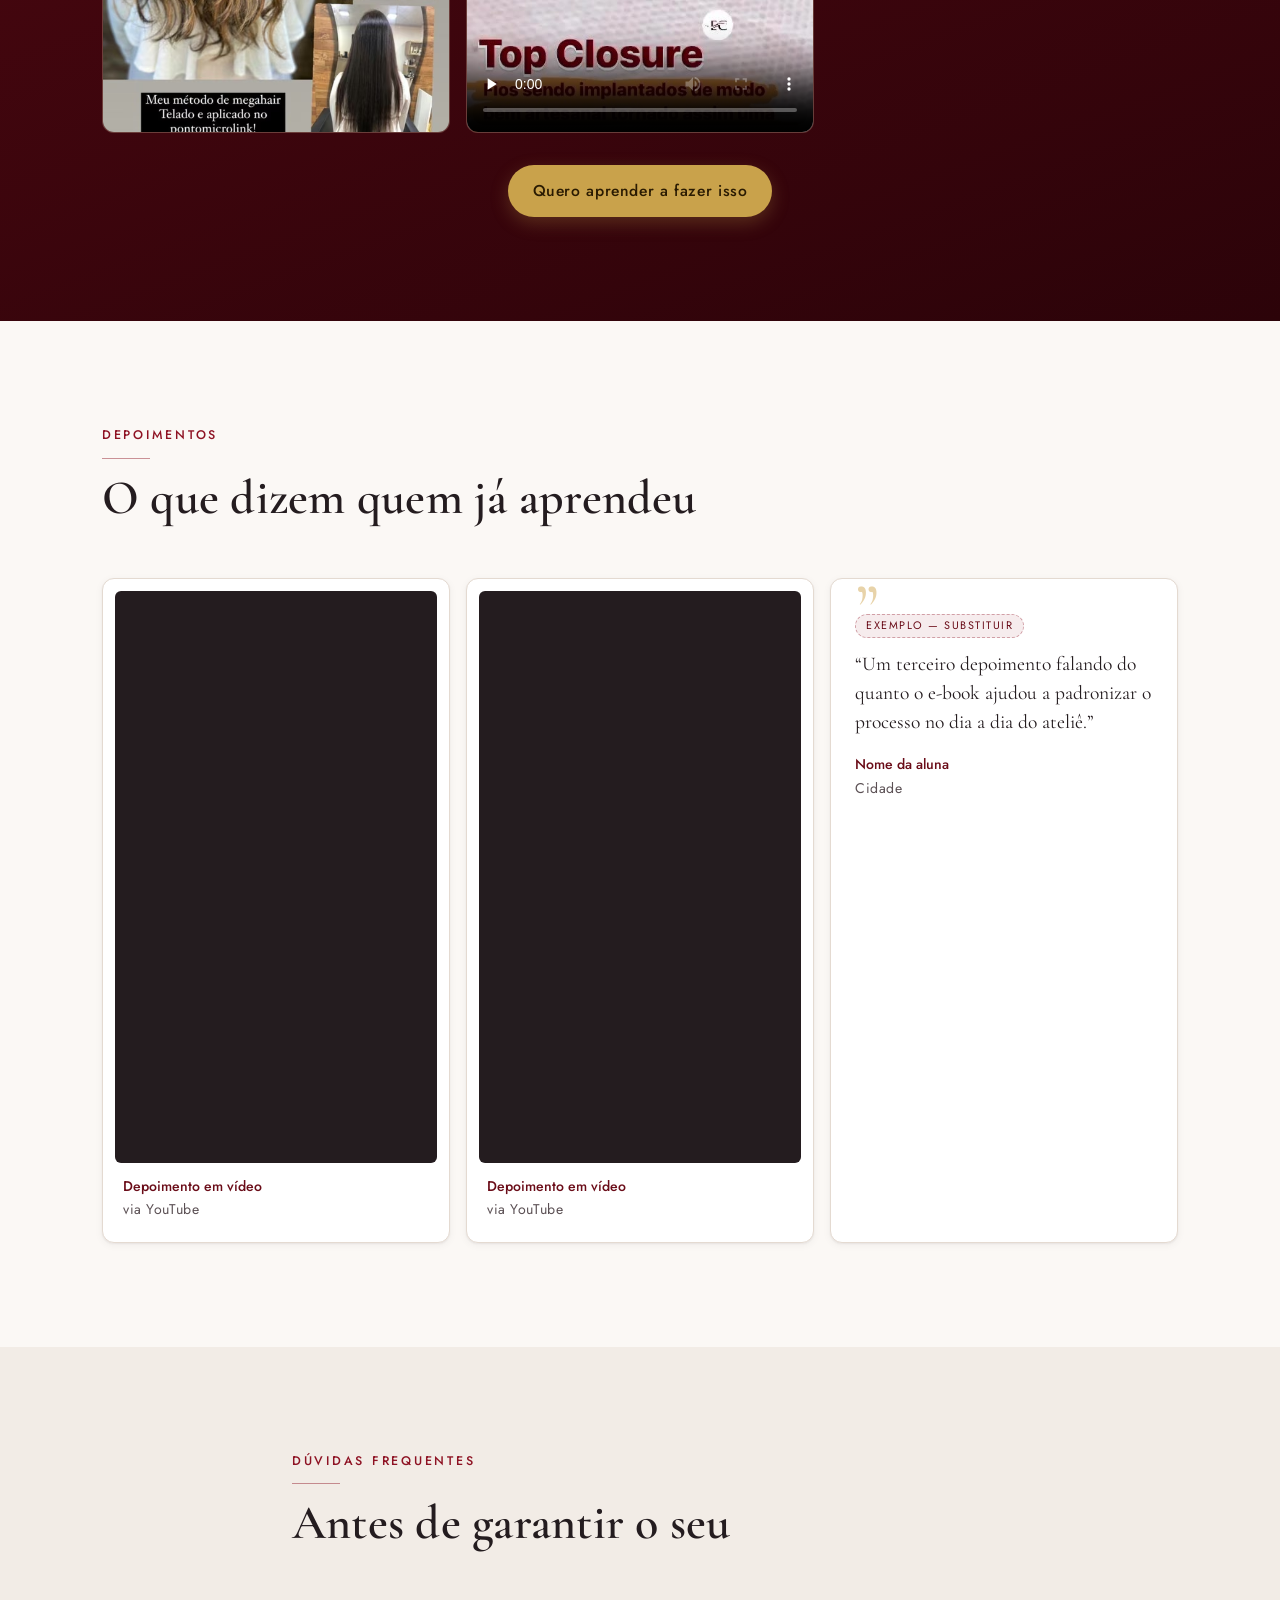
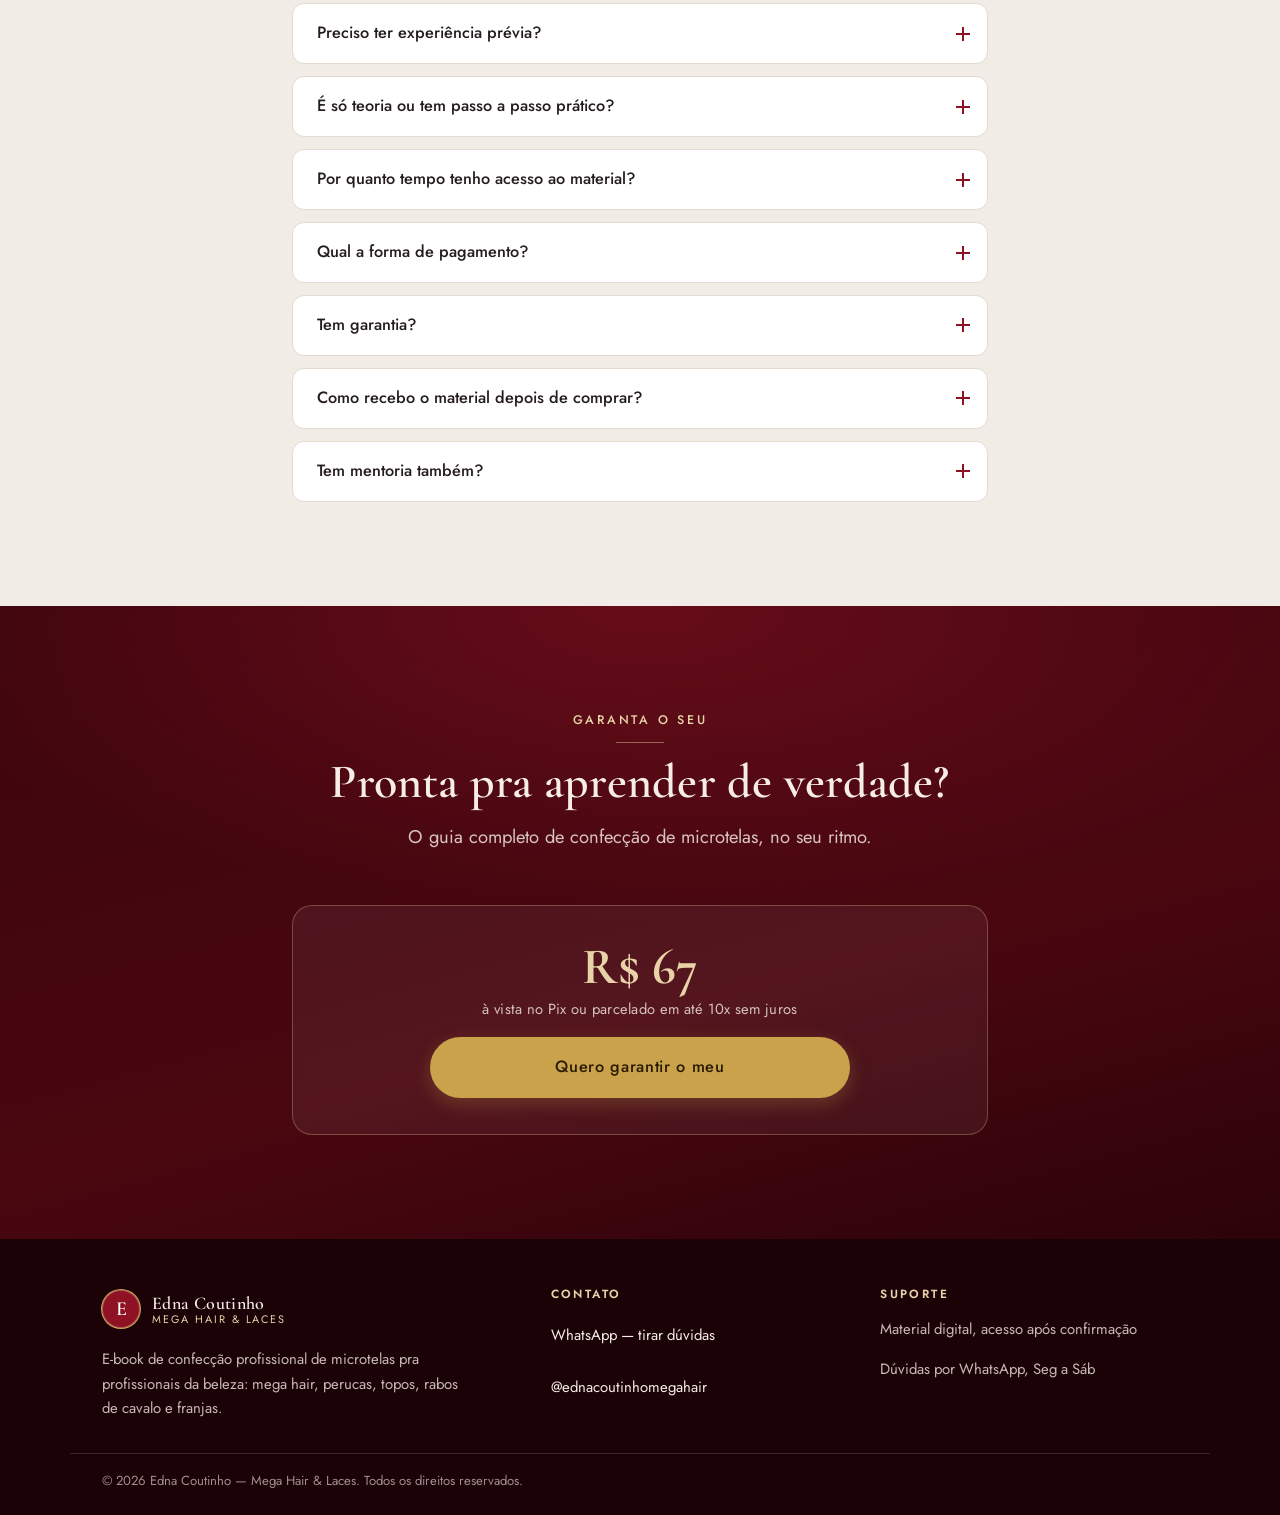
==== commit 6f1b7f13: "Mostra o preço R$ 67 na página do e-book Adiciona o valor no hero e no CTA final (com a menção a Pix" ====
--- a/ebook.html
+++ b/ebook.html
@@ -87,6 +87,11 @@
         </li>
       </ul>
 
+      <p class="price reveal">
+        <strong class="price__value">R$ 67</strong>
+        <span class="price__note">à vista no Pix ou parcelado em até 10x sem juros</span>
+      </p>
+
       <div class="hero__actions reveal">
         <a class="btn btn--primary btn--lg" data-checkout="ebook" href="https://pay.hotmart.com/H107957378V" target="_blank" rel="noopener">
           Quero garantir o meu
@@ -379,6 +384,10 @@
     </header>
 
     <div class="cta__buy reveal">
+      <p class="price price--on-dark">
+        <strong class="price__value">R$ 67</strong>
+        <span class="price__note">à vista no Pix ou parcelado em até 10x sem juros</span>
+      </p>
       <a class="btn btn--gold btn--lg btn--block" data-checkout="ebook" href="https://pay.hotmart.com/H107957378V" target="_blank" rel="noopener">
         Quero garantir o meu
       </a>
@@ -446,6 +455,8 @@
   "image": "https://ednacoutinho.com.br/assets/img/og-cover.jpg",
   "offers": {
     "@type": "Offer",
+    "price": "67.00",
+    "priceCurrency": "BRL",
     "availability": "https://schema.org/InStock"
   }
 }
--- a/assets/css/styles.css
+++ b/assets/css/styles.css
@@ -354,6 +354,18 @@
   margin-bottom: var(--sp-6);
 }
 
+.price { display: grid; gap: var(--sp-1); margin: 0 0 var(--sp-4); }
+.price__value {
+  font-family: var(--font-display);
+  font-size: clamp(2.4rem, 2rem + 2vw, 3.2rem);
+  font-weight: 700; line-height: 1;
+  color: var(--wine-700);
+}
+.price__note { font-size: .92rem; color: var(--text-muted); letter-spacing: .02em; }
+.price--on-dark { justify-items: center; text-align: center; margin-bottom: 0; }
+.price--on-dark .price__value { color: var(--gold-200); }
+.price--on-dark .price__note { color: rgba(246, 237, 232, .8); }
+
 .hero__media { position: relative; align-self: end; }
 .portrait {
   margin: 0;
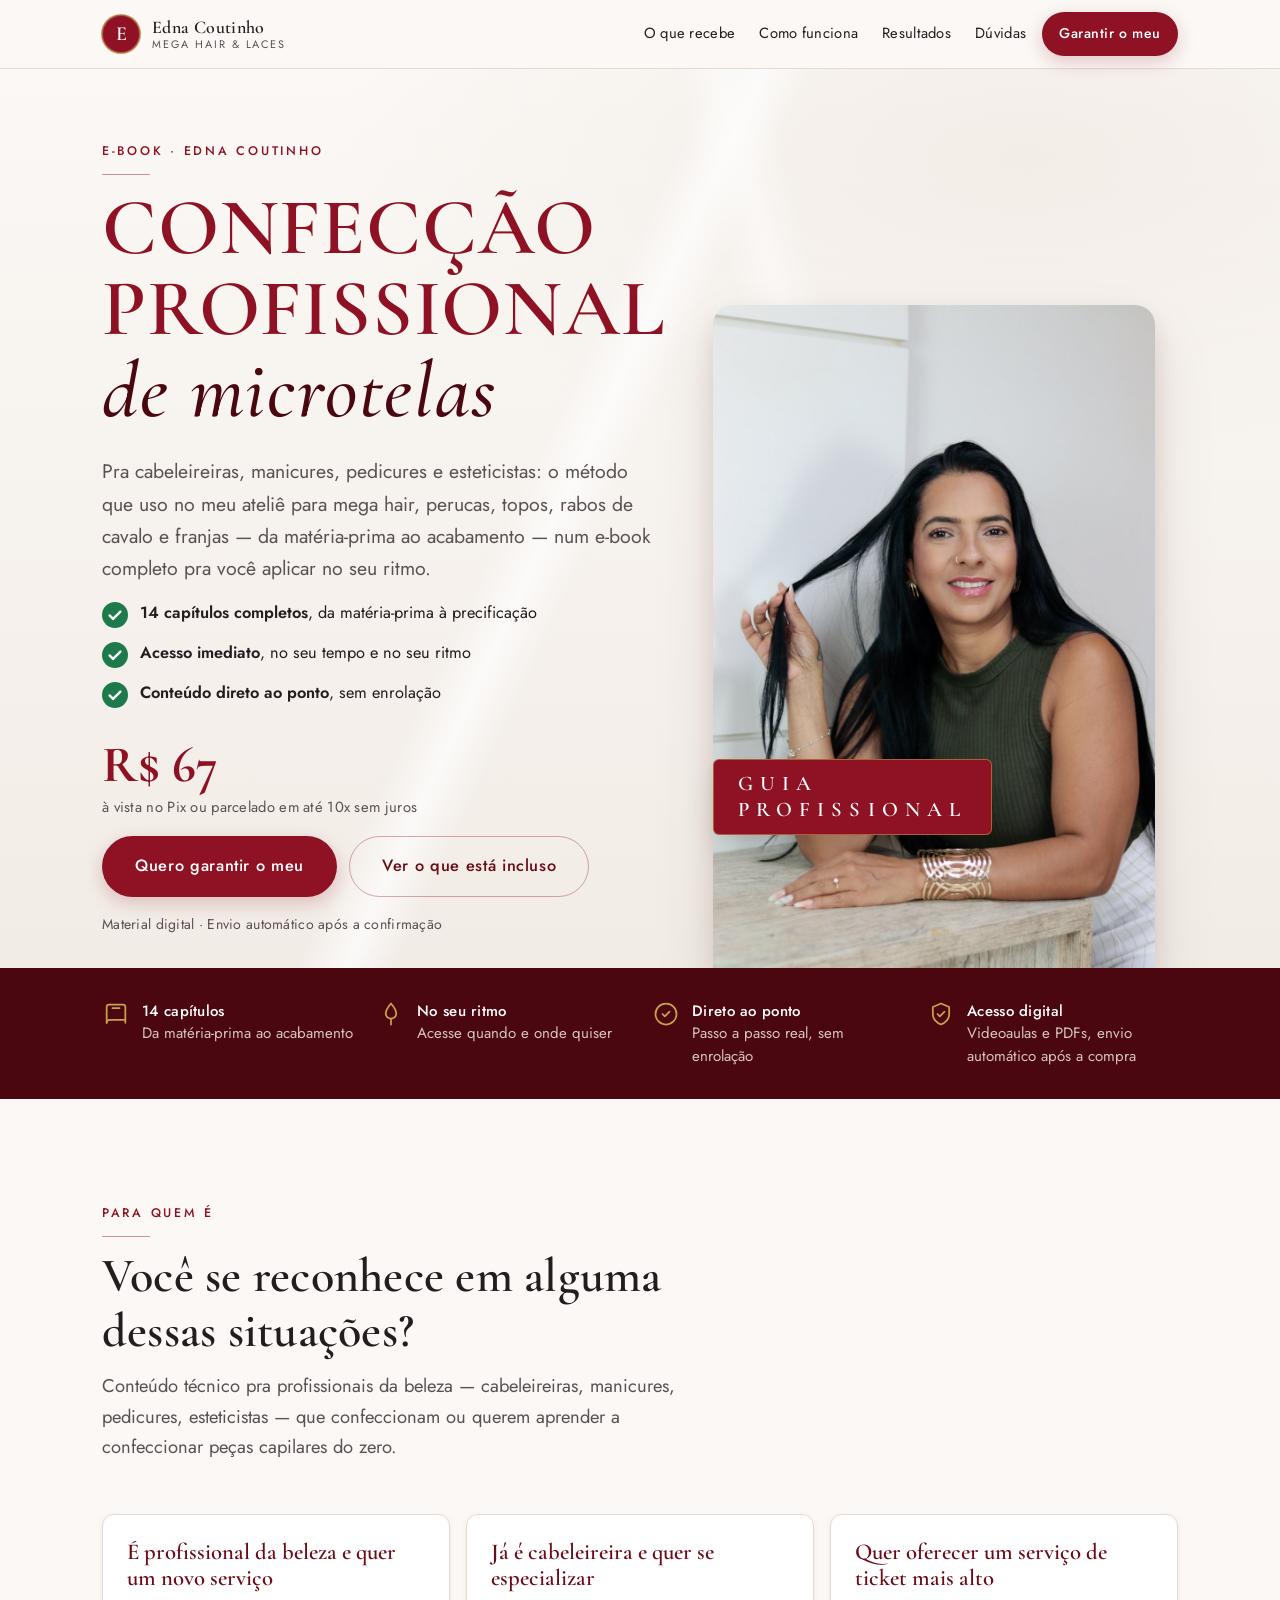
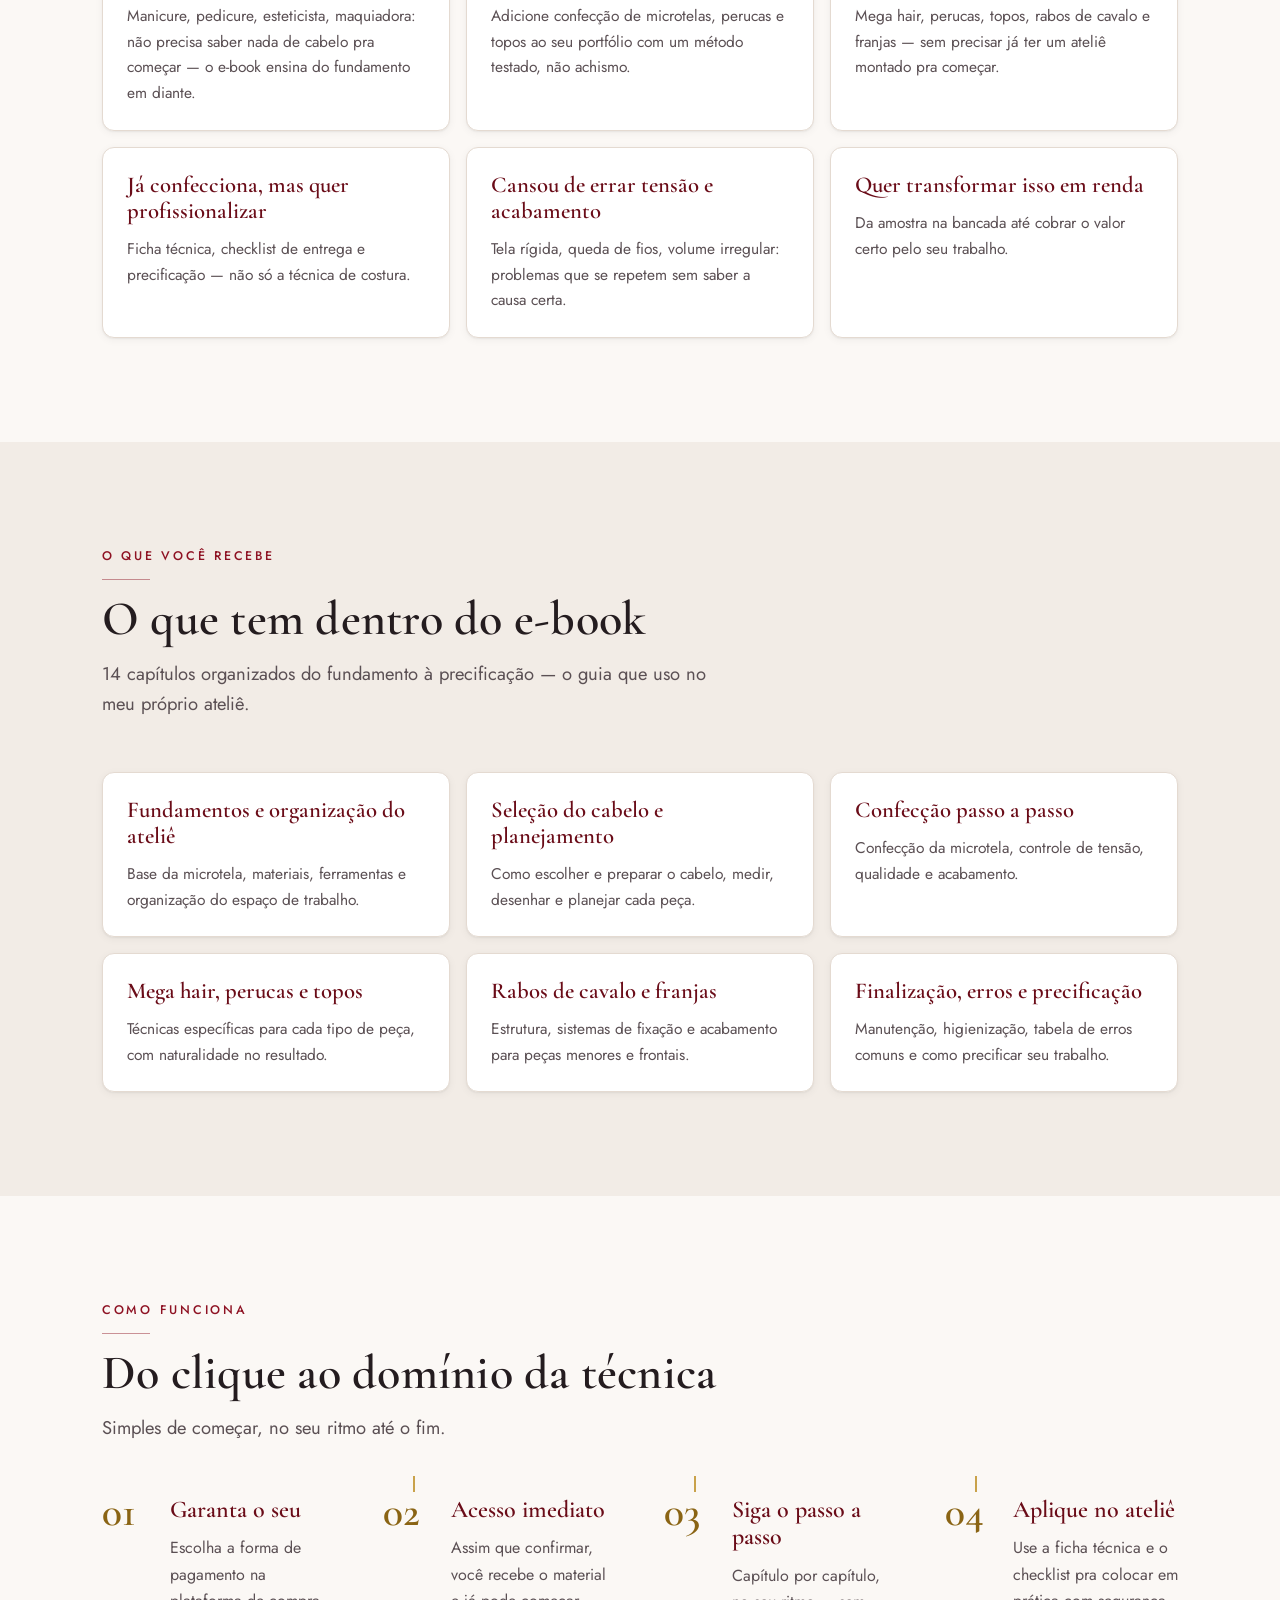
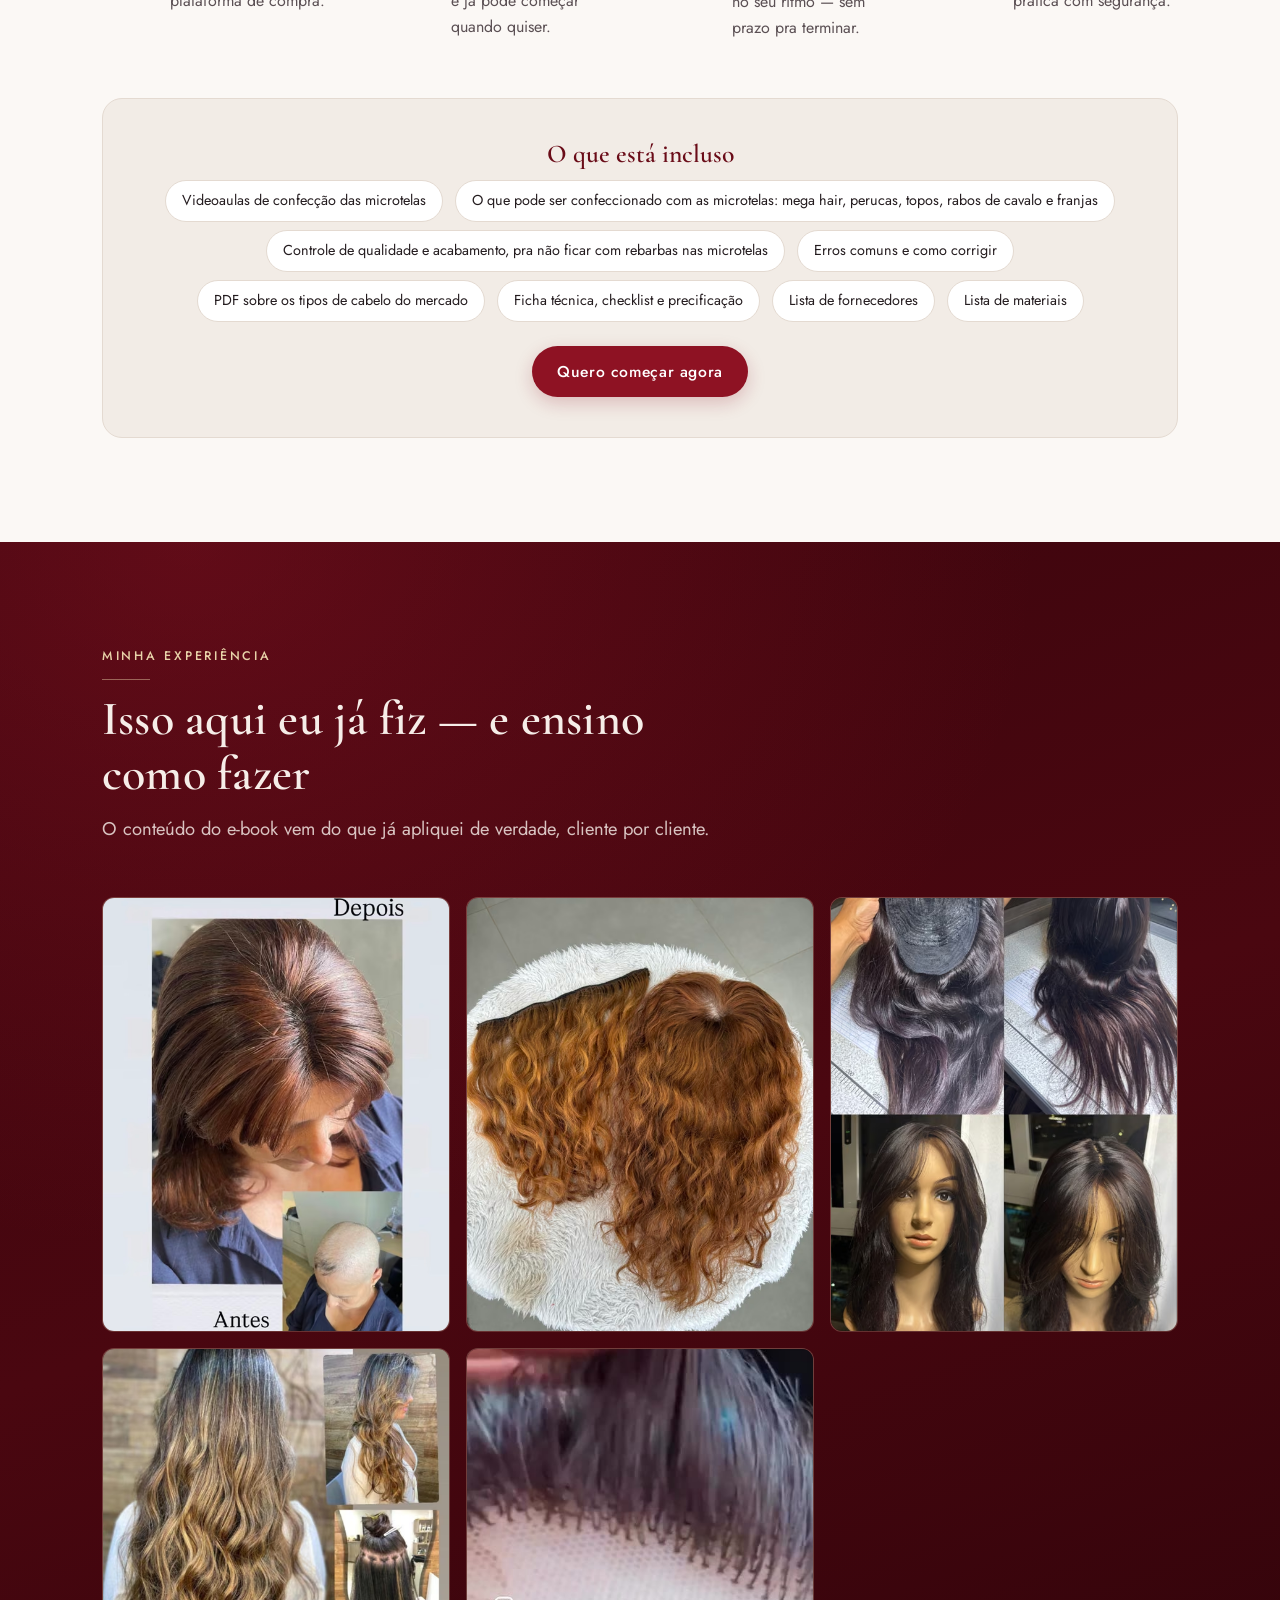
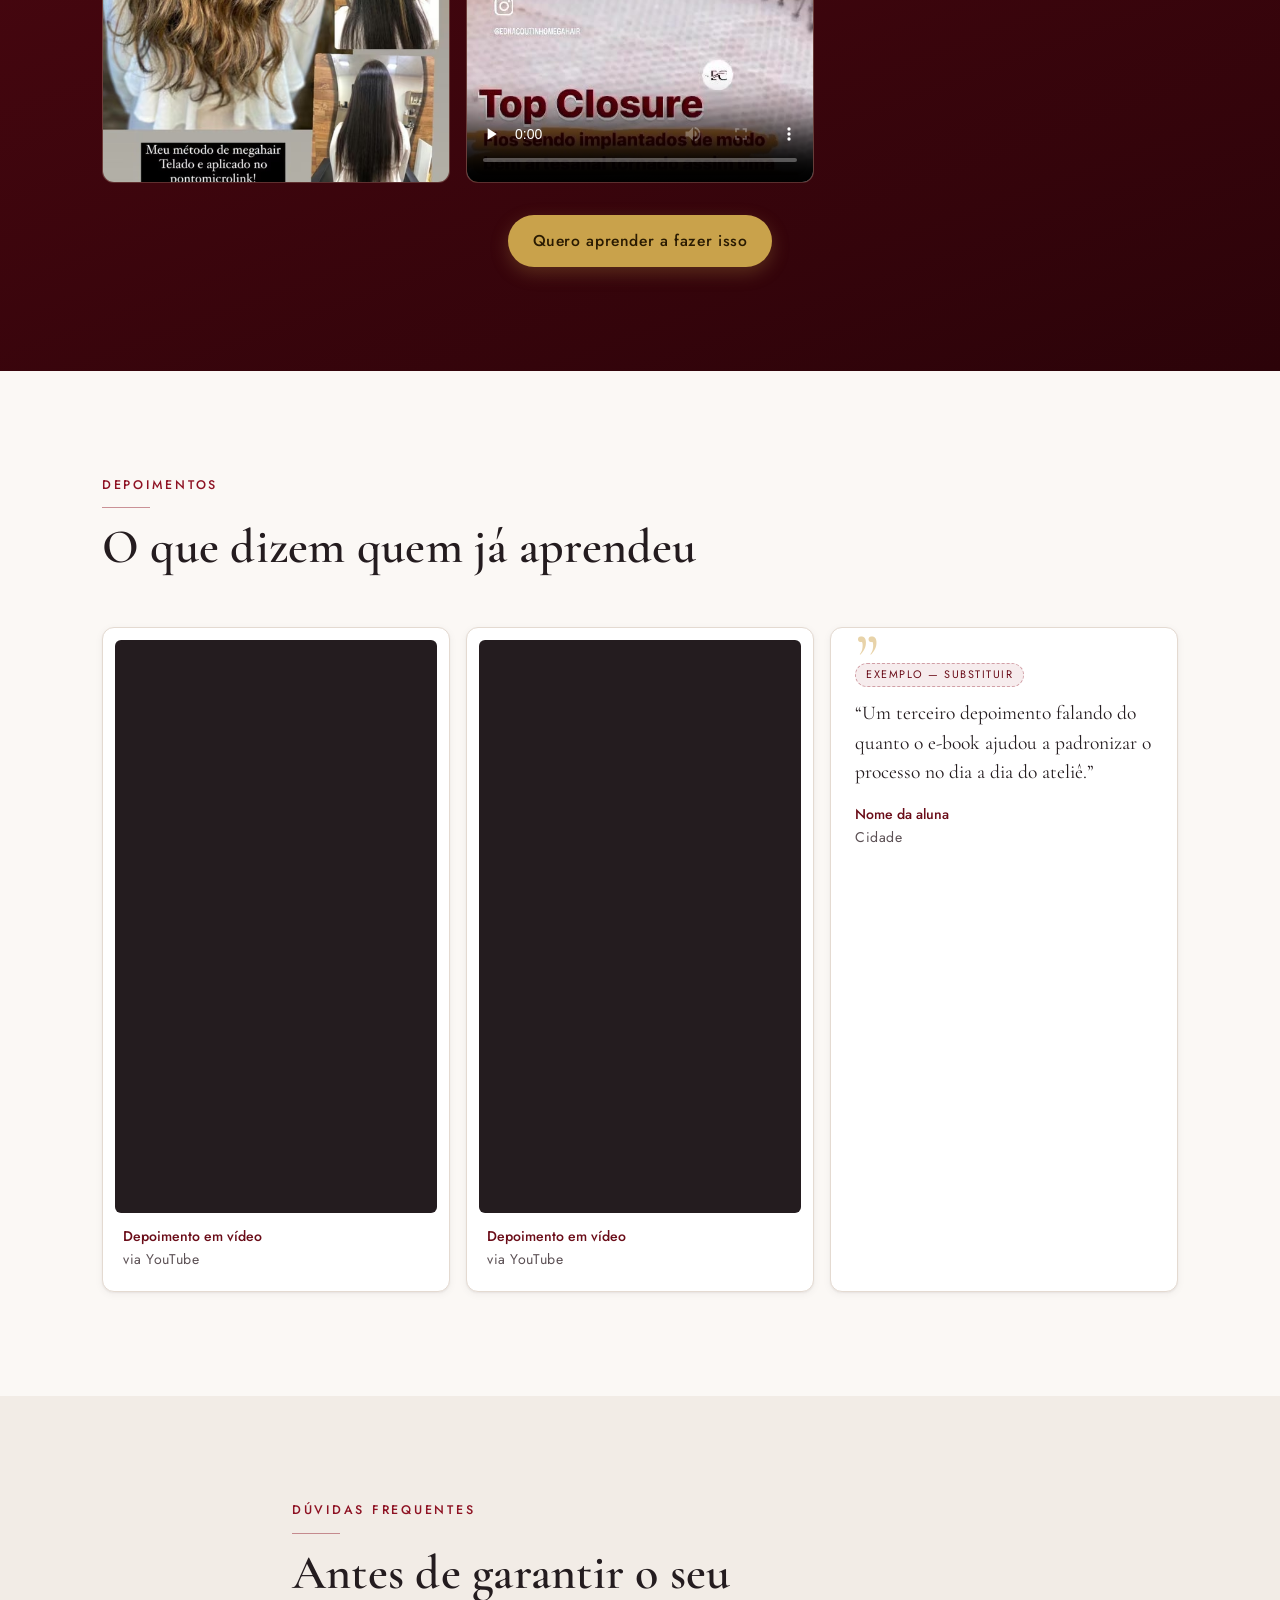
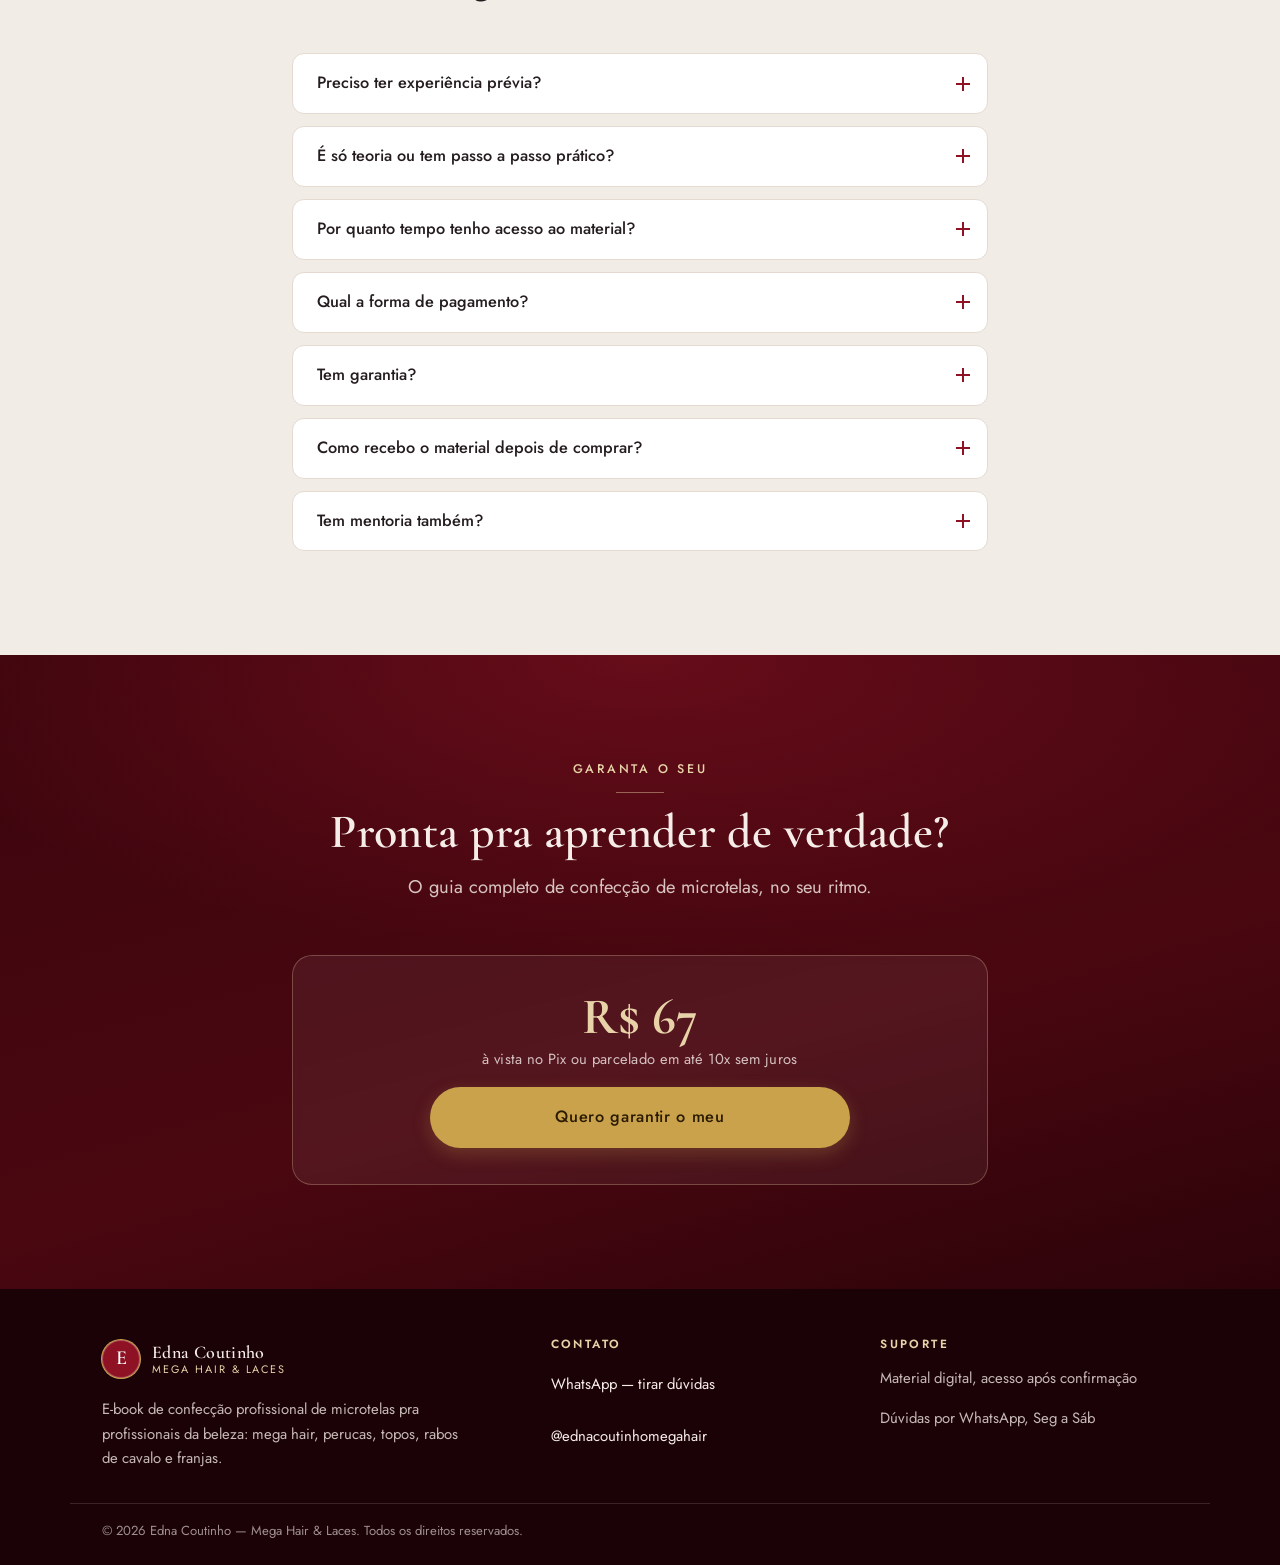
==== commit 1c66448c: "Atualiza lista "O que está incluso" do e-book conforme pedido da Edna Troca os 6 itens por 8: videoa" ====
--- a/ebook.html
+++ b/ebook.html
@@ -132,7 +132,7 @@
     </div>
     <div class="trust__item reveal">
       <svg class="ico-trust" viewBox="0 0 24 24" aria-hidden="true" fill="none" stroke="currentColor" stroke-width="1.5" stroke-linecap="round" stroke-linejoin="round"><path d="M12 3l7 3v6c0 4-3 7.3-7 9-4-1.7-7-5-7-9V6l7-3Z"/><path d="M9 12l2 2 4-4"/></svg>
-      <p><strong>Acesso digital</strong><br>PDF, envio automático após a compra</p>
+      <p><strong>Acesso digital</strong><br>Videoaulas e PDFs, envio automático após a compra</p>
     </div>
   </div>
 </section>
@@ -250,12 +250,14 @@
     <div class="included reveal">
       <h3 class="included__title">O que está incluso</h3>
       <ul class="included__list">
-        <li>Confecção da microtela passo a passo</li>
-        <li>Mega hair, perucas, topos, rabos de cavalo e franjas</li>
-        <li>Controle de qualidade e acabamento</li>
+        <li>Videoaulas de confecção das microtelas</li>
+        <li>O que pode ser confeccionado com as microtelas: mega hair, perucas, topos, rabos de cavalo e franjas</li>
+        <li>Controle de qualidade e acabamento, pra não ficar com rebarbas nas microtelas</li>
         <li>Erros comuns e como corrigir</li>
+        <li>PDF sobre os tipos de cabelo do mercado</li>
         <li>Ficha técnica, checklist e precificação</li>
-        <li>Acesso imediato em PDF</li>
+        <li>Lista de fornecedores</li>
+        <li>Lista de materiais</li>
       </ul>
       <a class="btn btn--primary" data-checkout="ebook" href="https://pay.hotmart.com/H107957378V" target="_blank" rel="noopener">Quero começar agora</a>
     </div>
--- a/assets/css/styles.css
+++ b/assets/css/styles.css
@@ -524,7 +524,7 @@
   padding: var(--sp-2) var(--sp-4);
   background: var(--surface);
   border: 1px solid var(--border);
-  border-radius: 999px;
+  border-radius: 1.5rem;   /* arredonda de ponta a ponta com 1 linha, sem virar "ovo" quando o texto quebra em 3 */
   font-size: .9rem;
 }
 
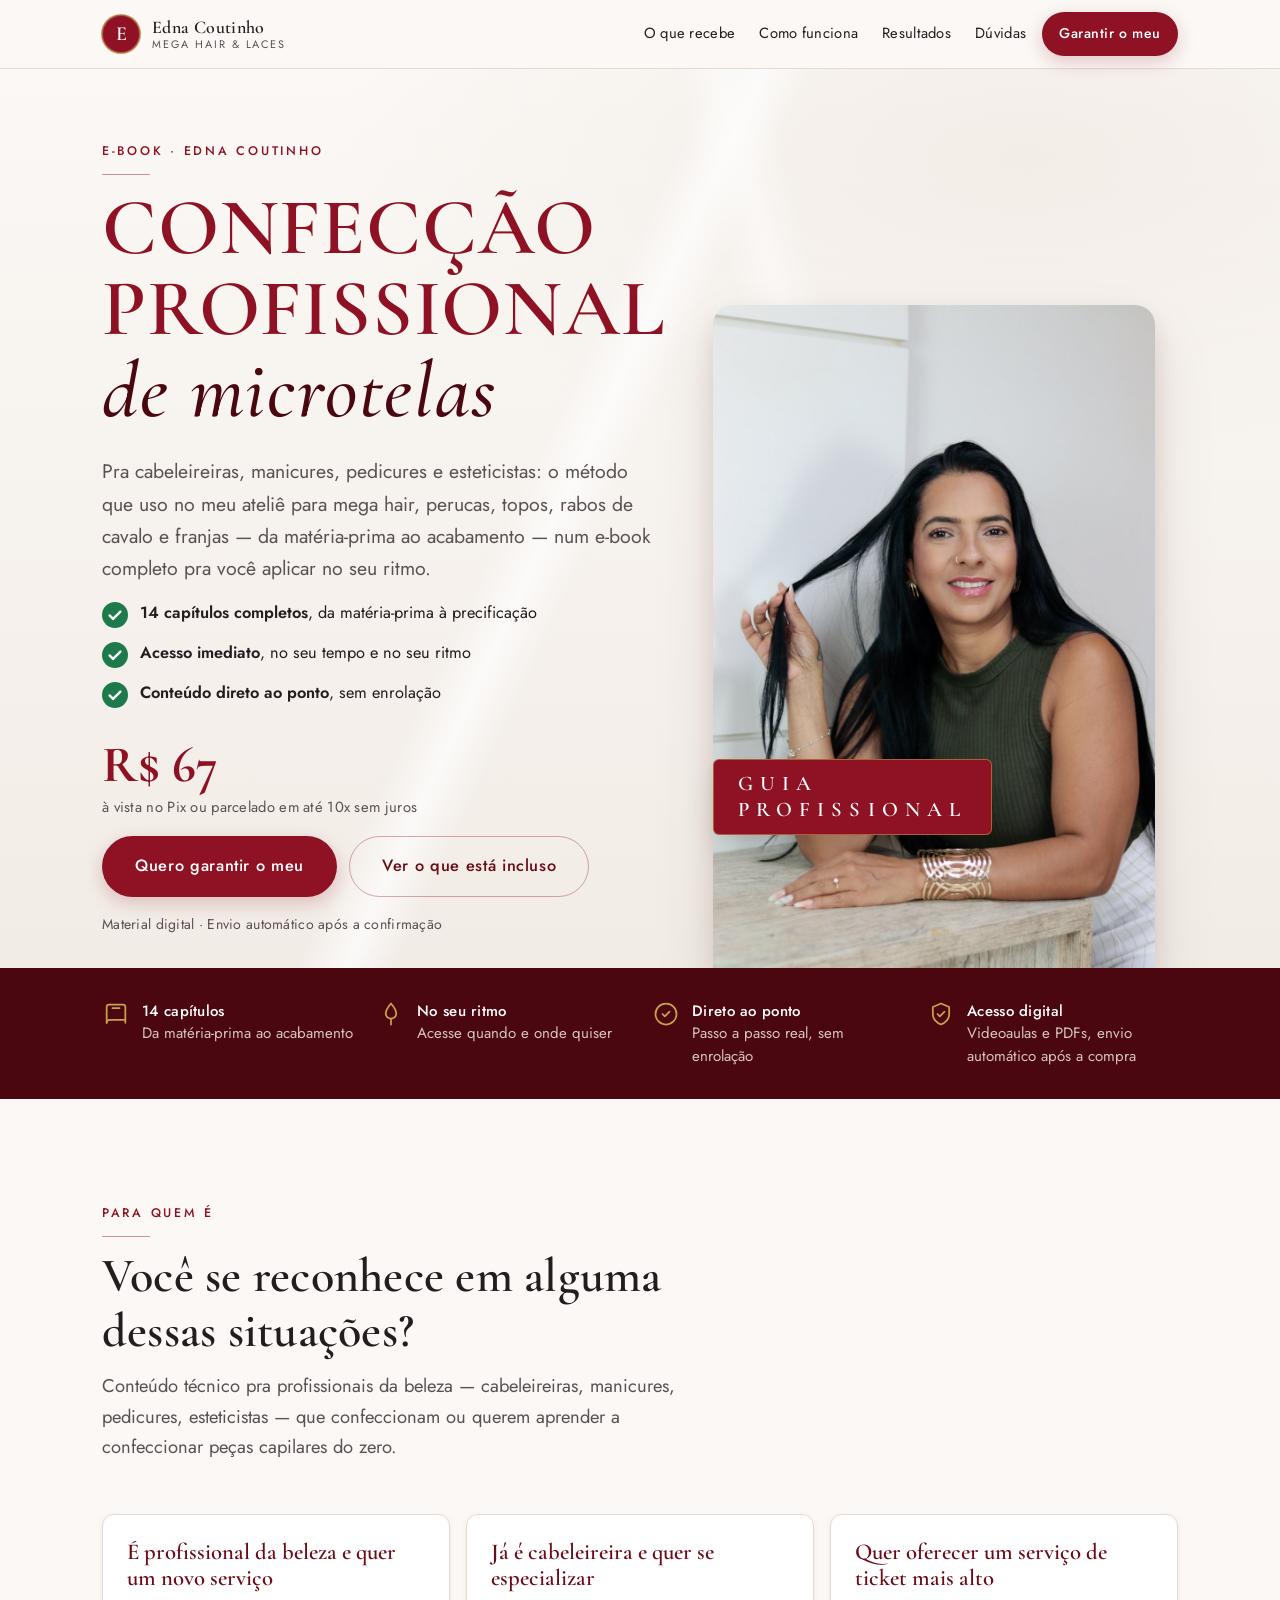
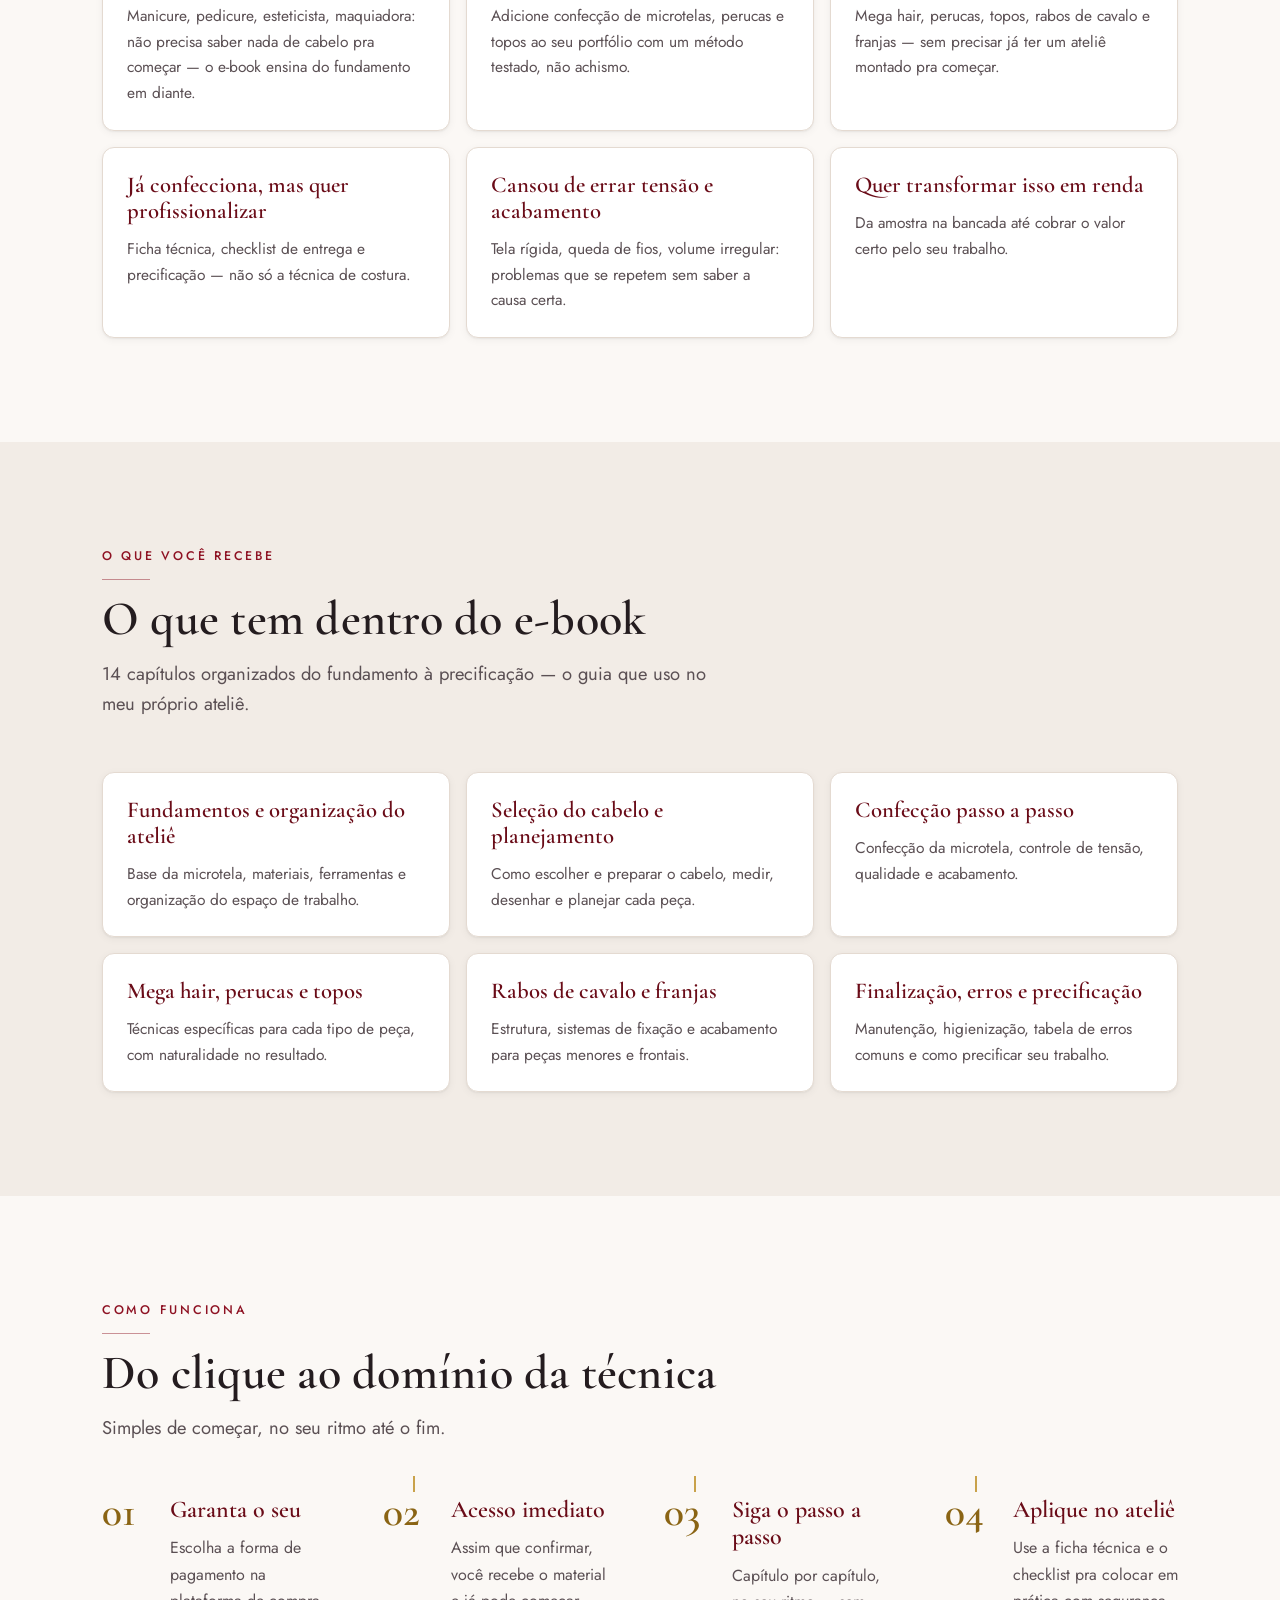
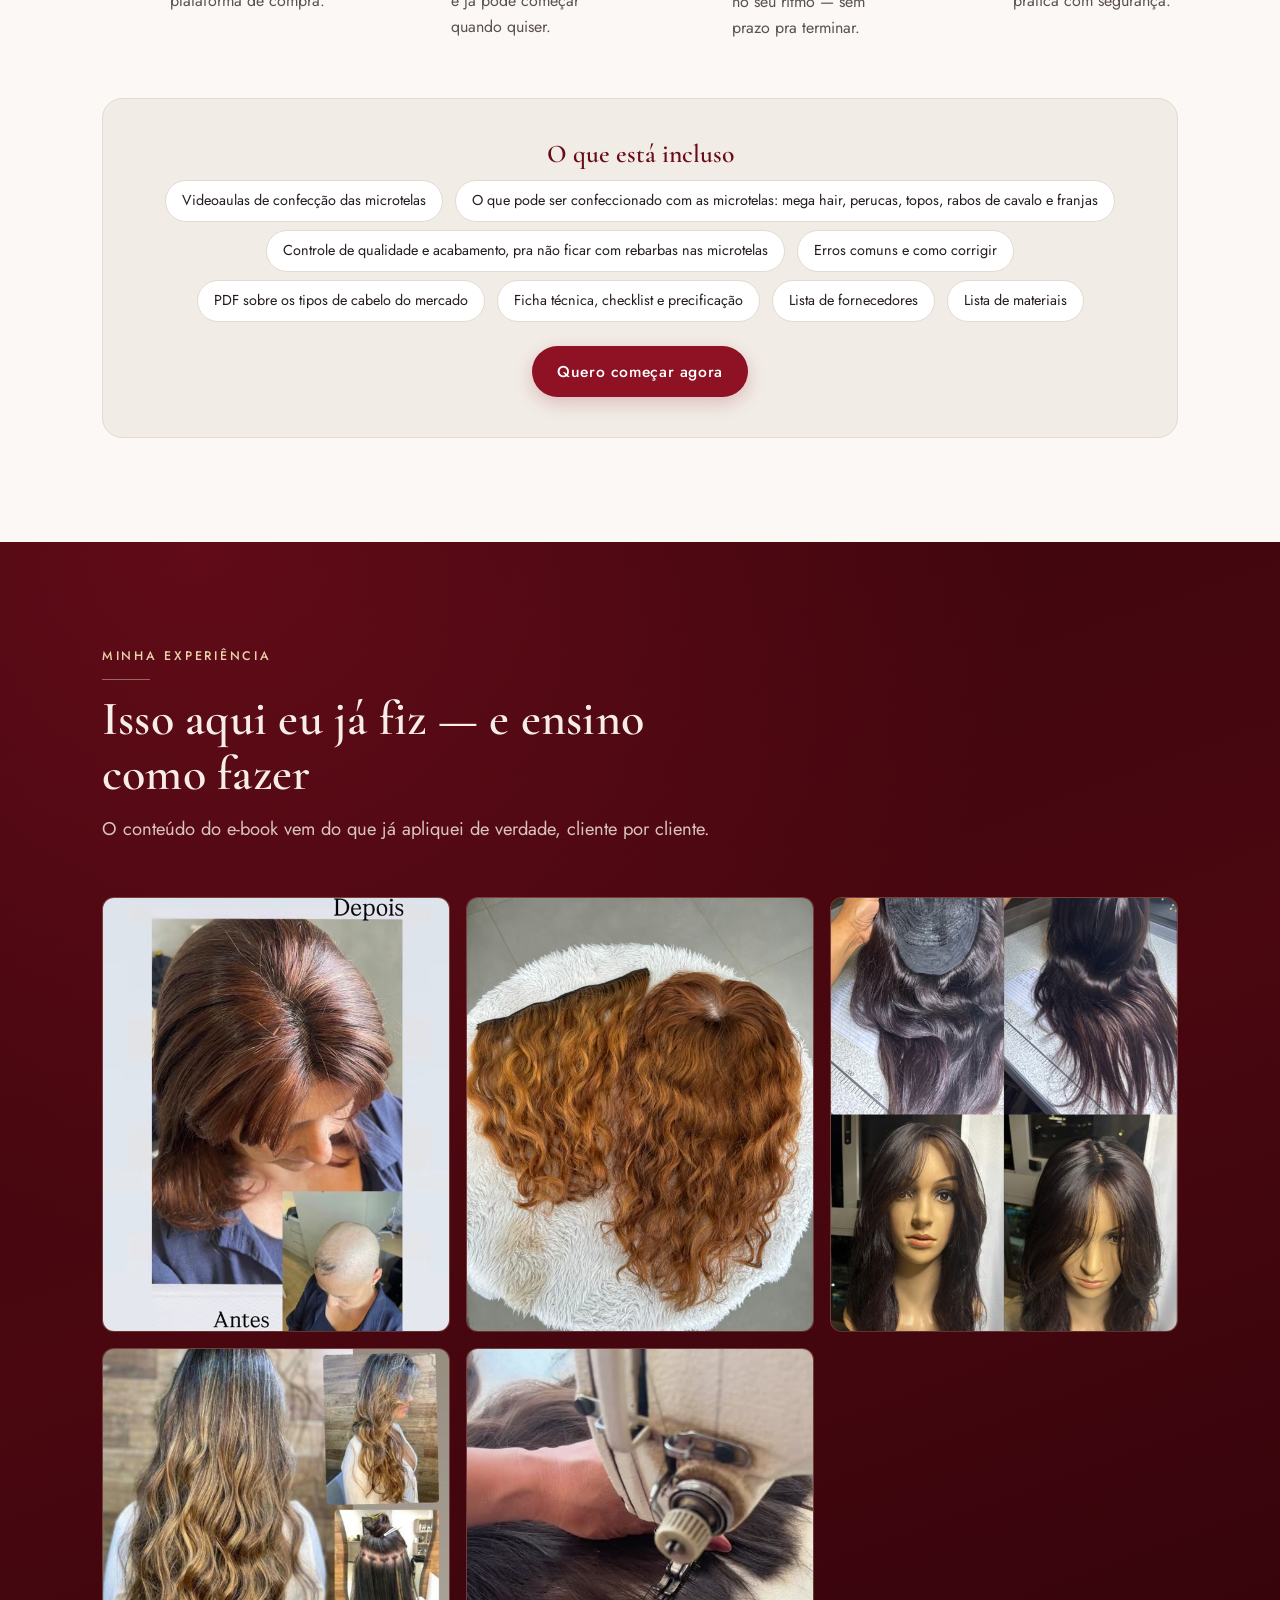
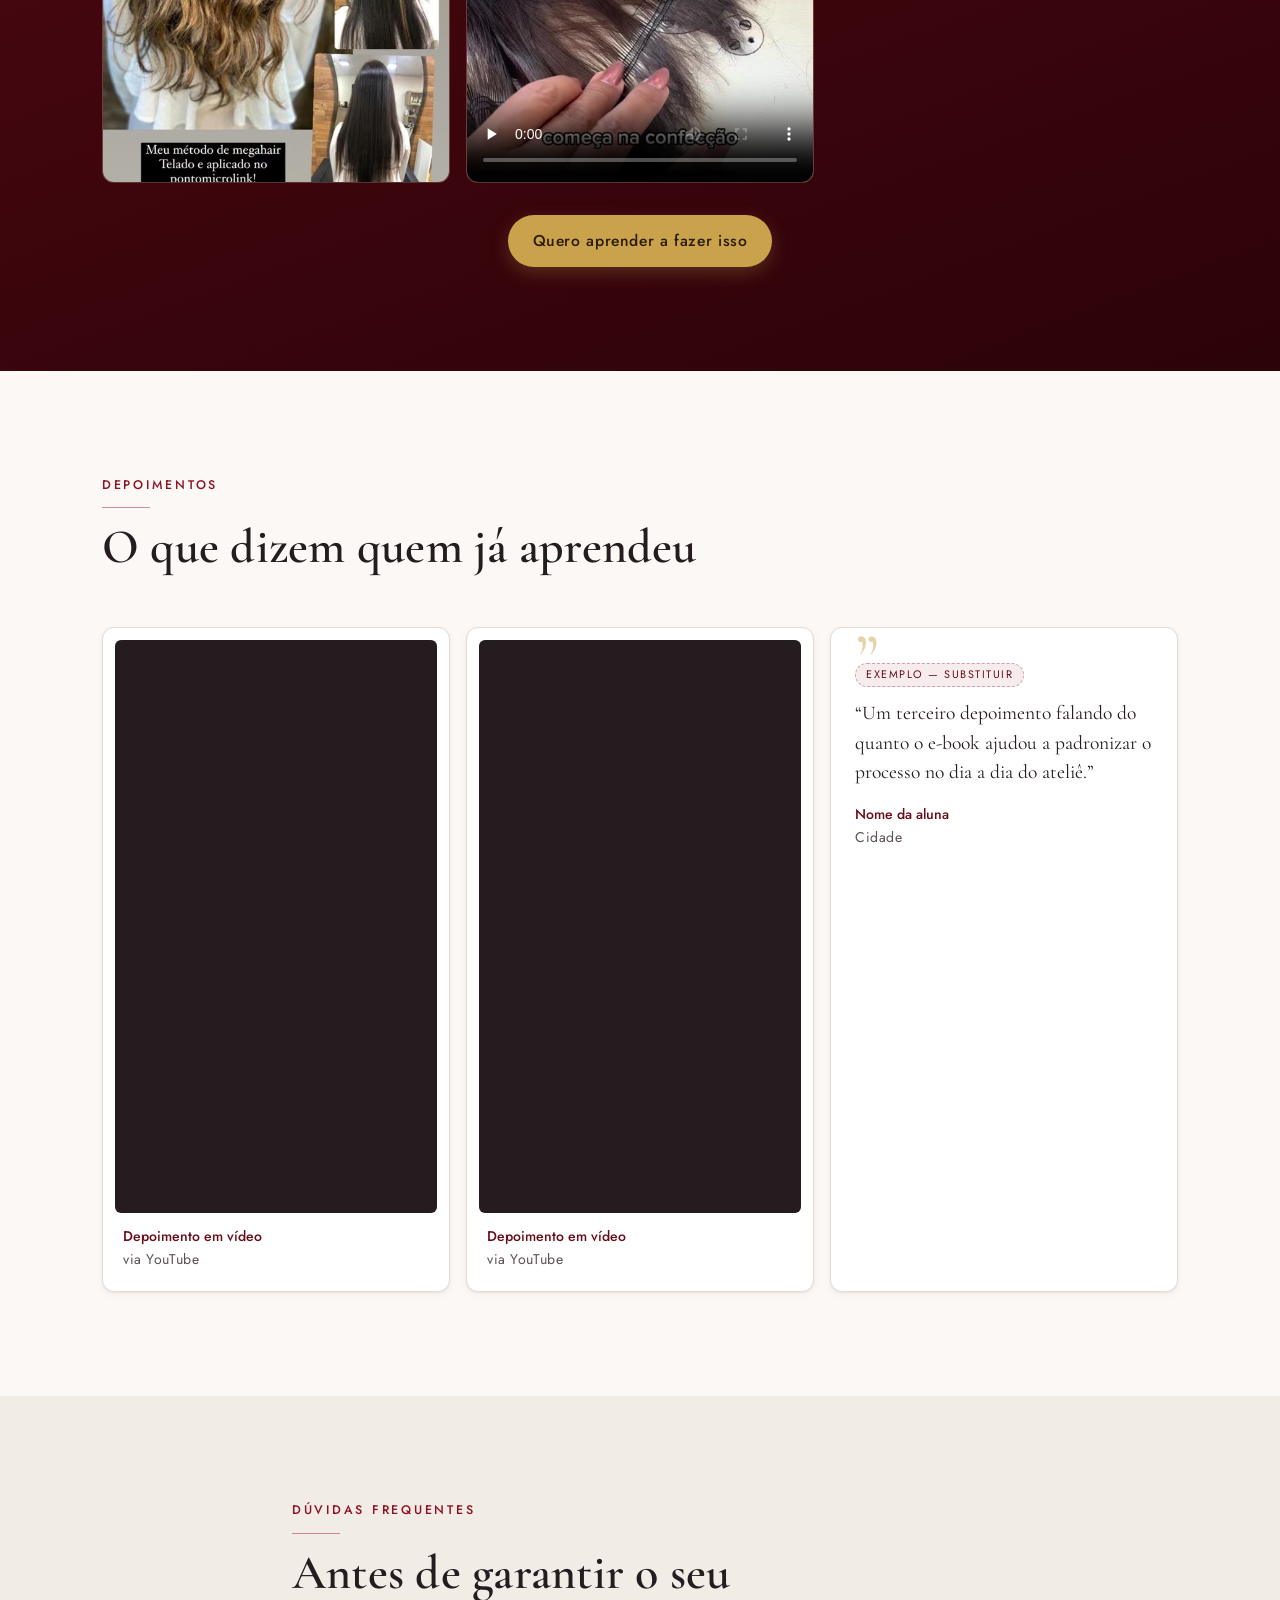
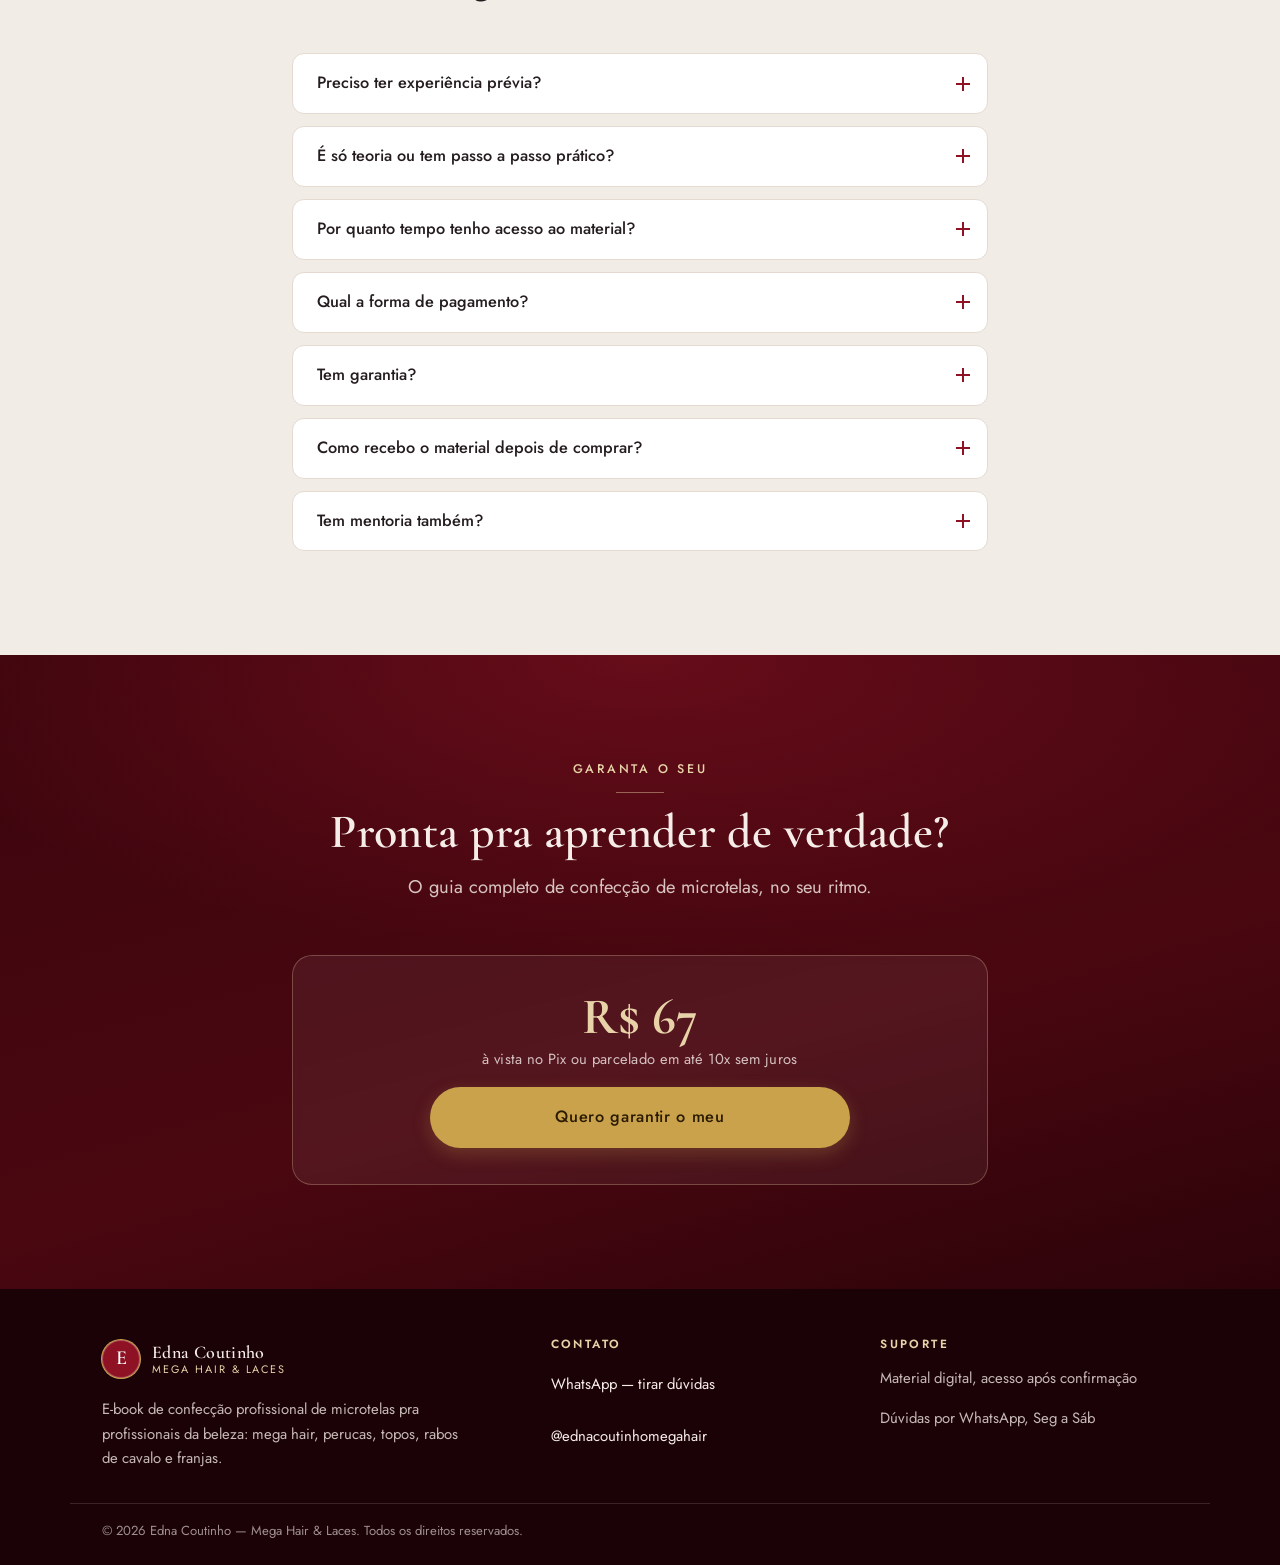
==== commit 671f8072: "Troca o vídeo da galeria do e-book pelo novo enviado pela Edna O vídeo da top closure dá lugar ao no" ====
--- a/ebook.html
+++ b/ebook.html
@@ -287,9 +287,9 @@
         <img src="assets/img/resultado-4.avif" width="560" height="996" loading="lazy" decoding="async" alt="Sequência de mega hair aplicado com micro link: cabelo castanho ondulado com luzes, de costas e de perfil">
       </li>
       <li class="gallery__item">
-        <video controls preload="none" playsinline poster="assets/img/servico-topclosure-poster.jpg" aria-label="Vídeo: fios implantados um a um em uma top closure, técnica artesanal explicada por Edna Coutinho">
-          <source src="assets/video/servico-topclosure.mp4" type="video/mp4">
-          Seu navegador não reproduz vídeo. <a href="assets/video/servico-topclosure.mp4">Baixar o vídeo</a>.
+        <video controls preload="none" playsinline poster="assets/img/servico-microtela-poster.jpg" aria-label="Vídeo: Edna Coutinho costurando uma microtela extremamente fina na máquina, com atenção aos detalhes">
+          <source src="assets/video/servico-microtela.mp4" type="video/mp4">
+          Seu navegador não reproduz vídeo. <a href="assets/video/servico-microtela.mp4">Baixar o vídeo</a>.
         </video>
       </li>
     </ul>
